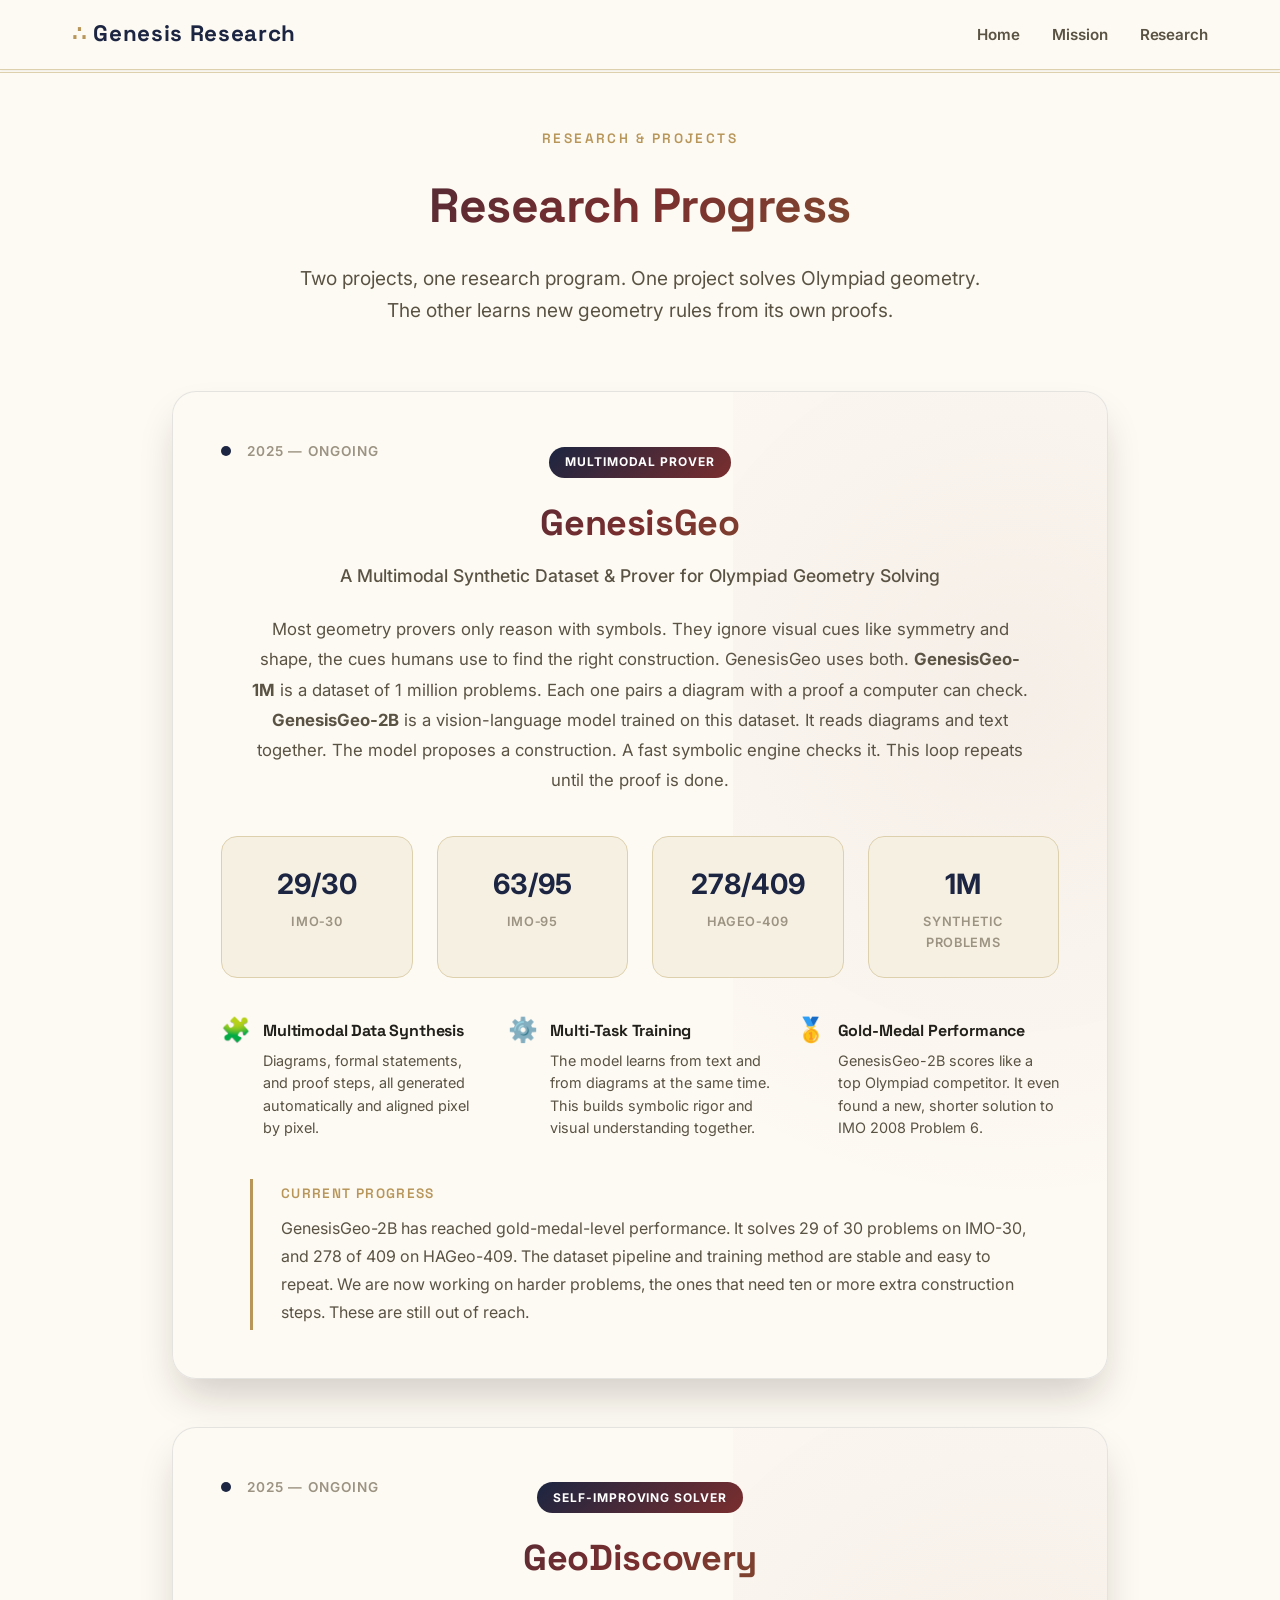
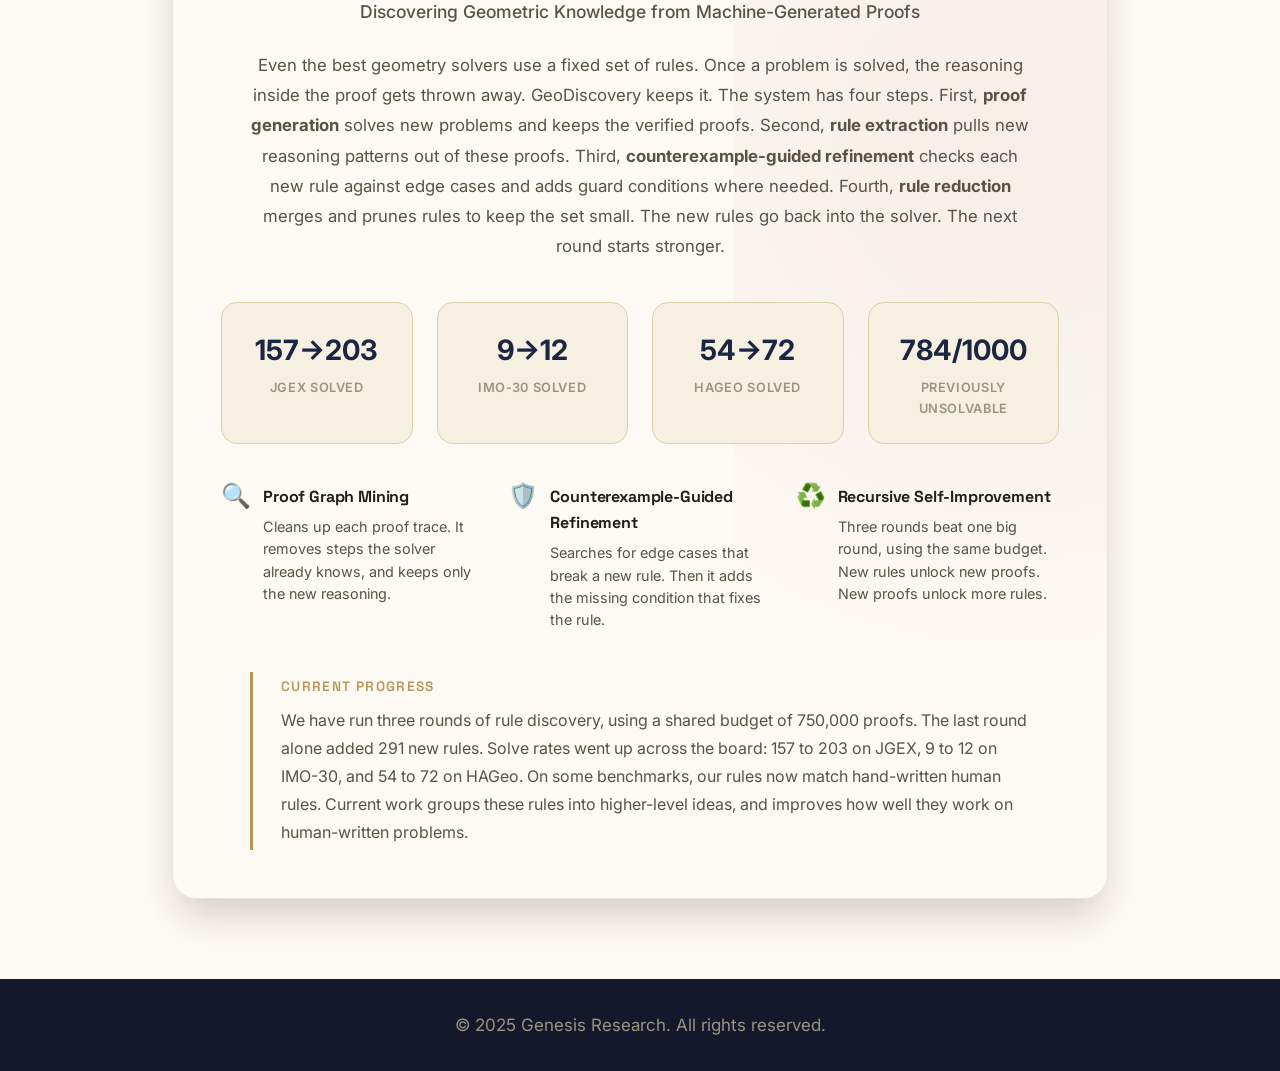
==== projects.html @ e5c0f978 "Redesign homepage and add projects page Rework the site into a startup-style homepage (Home / Missio" ====
<!DOCTYPE html>
<html lang="en">
<head>
    <meta charset="UTF-8">
    <meta name="viewport" content="width=device-width, initial-scale=1.0">
    <title>Projects — Genesis Research</title>
    <link href="https://fonts.googleapis.com/css2?family=Space+Grotesk:wght@500;600;700&family=Inter:wght@400;500;600;700&display=swap" rel="stylesheet">
    <link rel="stylesheet" href="styles.css">
</head>
<body>
    <header class="header">
        <nav class="nav">
            <div class="nav-brand">
                <a href="index.html#home" class="logo">Genesis Research</a>
            </div>
            <ul class="nav-menu">
                <li><a href="index.html#home" class="nav-link">Home</a></li>
                <li><a href="index.html#mission" class="nav-link">Mission</a></li>
                <li><a href="index.html#research" class="nav-link">Research</a></li>
            </ul>
        </nav>
    </header>

    <main>
        <section class="projects-page-hero">
            <span class="eyebrow">Research &amp; Projects</span>
            <h1>Research Progress</h1>
            <p>
                Two projects, one research program. One project solves Olympiad geometry. The other
                learns new geometry rules from its own proofs.
            </p>
        </section>

        <div class="projects-list">

            <!-- GenesisGeo -->
            <section class="project-showcase" id="genesisgeo">
                <div class="project-timeline-marker">2025 &mdash; Ongoing</div>
                <div class="project-showcase-header">
                    <div class="project-badge">Multimodal Prover</div>
                    <h3 class="project-title">GenesisGeo</h3>
                    <p class="project-subtitle">A Multimodal Synthetic Dataset &amp; Prover for Olympiad Geometry Solving</p>
                </div>

                <p class="project-description">
                    Most geometry provers only reason with symbols. They ignore visual cues like
                    symmetry and shape, the cues humans use to find the right construction. GenesisGeo
                    uses both. <strong>GenesisGeo-1M</strong> is a dataset of 1 million problems. Each
                    one pairs a diagram with a proof a computer can check.
                    <strong>GenesisGeo-2B</strong> is a vision-language model trained on this dataset.
                    It reads diagrams and text together. The model proposes a construction. A fast
                    symbolic engine checks it. This loop repeats until the proof is done.
                </p>

                <div class="project-stats">
                    <div class="project-stat">
                        <span class="stat-number">29/30</span>
                        <span class="stat-label">IMO&#8209;30</span>
                    </div>
                    <div class="project-stat">
                        <span class="stat-number">63/95</span>
                        <span class="stat-label">IMO&#8209;95</span>
                    </div>
                    <div class="project-stat">
                        <span class="stat-number">278/409</span>
                        <span class="stat-label">HAGeo&#8209;409</span>
                    </div>
                    <div class="project-stat">
                        <span class="stat-number">1M</span>
                        <span class="stat-label">Synthetic Problems</span>
                    </div>
                </div>

                <div class="project-highlights">
                    <div class="project-highlight">
                        <span class="highlight-icon">🧩</span>
                        <div>
                            <h4>Multimodal Data Synthesis</h4>
                            <p>Diagrams, formal statements, and proof steps, all generated automatically and aligned pixel by pixel.</p>
                        </div>
                    </div>
                    <div class="project-highlight">
                        <span class="highlight-icon">⚙️</span>
                        <div>
                            <h4>Multi-Task Training</h4>
                            <p>The model learns from text and from diagrams at the same time. This builds symbolic rigor and visual understanding together.</p>
                        </div>
                    </div>
                    <div class="project-highlight">
                        <span class="highlight-icon">🥇</span>
                        <div>
                            <h4>Gold-Medal Performance</h4>
                            <p>GenesisGeo-2B scores like a top Olympiad competitor. It even found a new, shorter solution to IMO 2008 Problem 6.</p>
                        </div>
                    </div>
                </div>

                <div class="progress-statement">
                    <span class="progress-label">Current Progress</span>
                    <p>GenesisGeo-2B has reached gold-medal-level performance. It solves 29 of 30
                    problems on IMO-30, and 278 of 409 on HAGeo-409. The dataset pipeline and training
                    method are stable and easy to repeat. We are now working on harder problems, the
                    ones that need ten or more extra construction steps. These are still out of reach.</p>
                </div>
            </section>

            <!-- GeoDiscovery -->
            <section class="project-showcase" id="geodiscovery">
                <div class="project-timeline-marker">2025 &mdash; Ongoing</div>
                <div class="project-showcase-header">
                    <div class="project-badge">Self-Improving Solver</div>
                    <h3 class="project-title">GeoDiscovery</h3>
                    <p class="project-subtitle">Discovering Geometric Knowledge from Machine-Generated Proofs</p>
                </div>

                <p class="project-description">
                    Even the best geometry solvers use a fixed set of rules. Once a problem is solved,
                    the reasoning inside the proof gets thrown away. GeoDiscovery keeps it. The system
                    has four steps. First, <strong>proof generation</strong> solves new problems and
                    keeps the verified proofs. Second, <strong>rule extraction</strong> pulls new
                    reasoning patterns out of these proofs. Third,
                    <strong>counterexample-guided refinement</strong> checks each new rule against edge
                    cases and adds guard conditions where needed. Fourth,
                    <strong>rule reduction</strong> merges and prunes rules to keep the set small. The
                    new rules go back into the solver. The next round starts stronger.
                </p>

                <div class="project-stats">
                    <div class="project-stat">
                        <span class="stat-number">157&rarr;203</span>
                        <span class="stat-label">JGEX Solved</span>
                    </div>
                    <div class="project-stat">
                        <span class="stat-number">9&rarr;12</span>
                        <span class="stat-label">IMO&#8209;30 Solved</span>
                    </div>
                    <div class="project-stat">
                        <span class="stat-number">54&rarr;72</span>
                        <span class="stat-label">HAGeo Solved</span>
                    </div>
                    <div class="project-stat">
                        <span class="stat-number">784/1000</span>
                        <span class="stat-label">Previously Unsolvable</span>
                    </div>
                </div>

                <div class="project-highlights">
                    <div class="project-highlight">
                        <span class="highlight-icon">🔍</span>
                        <div>
                            <h4>Proof Graph Mining</h4>
                            <p>Cleans up each proof trace. It removes steps the solver already knows, and keeps only the new reasoning.</p>
                        </div>
                    </div>
                    <div class="project-highlight">
                        <span class="highlight-icon">🛡️</span>
                        <div>
                            <h4>Counterexample-Guided Refinement</h4>
                            <p>Searches for edge cases that break a new rule. Then it adds the missing condition that fixes the rule.</p>
                        </div>
                    </div>
                    <div class="project-highlight">
                        <span class="highlight-icon">♻️</span>
                        <div>
                            <h4>Recursive Self-Improvement</h4>
                            <p>Three rounds beat one big round, using the same budget. New rules unlock new proofs. New proofs unlock more rules.</p>
                        </div>
                    </div>
                </div>

                <div class="progress-statement">
                    <span class="progress-label">Current Progress</span>
                    <p>We have run three rounds of rule discovery, using a shared budget of 750,000
                    proofs. The last round alone added 291 new rules. Solve rates went up across the
                    board: 157 to 203 on JGEX, 9 to 12 on IMO-30, and 54 to 72 on HAGeo. On some
                    benchmarks, our rules now match hand-written human rules. Current work groups these
                    rules into higher-level ideas, and improves how well they work on human-written
                    problems.</p>
                </div>
            </section>

        </div>
    </main>

    <footer class="footer">
        <div class="container">
            <p>&copy; 2025 Genesis Research. All rights reserved.</p>
        </div>
    </footer>

    <script src="script.js"></script>
</body>
</html>
---- styles.css ----
/* Reset and Base Styles */
* {
    margin: 0;
    padding: 0;
    box-sizing: border-box;
}

:root {
    /* Mathematician's study: ink, parchment, gold leaf, and a touch of burgundy */
    --primary-color: #1c2541;
    --primary-dark: #10182c;
    --secondary-color: #7a2e2e;
    --accent-color: #b8965a;
    --text-primary: #22201a;
    --text-secondary: #5a5344;
    --text-muted: #9c9382;
    --bg-primary: #fdfaf3;
    --bg-secondary: #f6f0e2;
    --bg-tertiary: #efe6d2;
    --bg-dark: #14182a;
    --border-color: #ddd0ad;
    --math-blue: #1c2541;
    --math-purple: #7a2e2e;
    --ai-green: #8a7433;
    --gold: #b8965a;
    --shadow-sm: 0 1px 2px 0 rgb(28 20 10 / 0.06);
    --shadow-md: 0 4px 10px -2px rgb(28 20 10 / 0.12);
    --shadow-lg: 0 12px 24px -6px rgb(28 20 10 / 0.16);
    --shadow-xl: 0 22px 40px -8px rgb(28 20 10 / 0.2);
}

html {
    scroll-behavior: smooth;
}

body {
    font-family: 'Inter', -apple-system, BlinkMacSystemFont, 'Segoe UI', Roboto, sans-serif;
    font-size: 1.0625rem;
    line-height: 1.65;
    color: var(--text-primary);
    background-color: var(--bg-primary);
    overflow-x: hidden;
    position: relative;
}

h1, h2, h3, h4, h5, h6,
.logo, .hero-title, .section-title, .history-title,
.project-title, .paradigm-content h3, .stage-content h3,
.revolution-card h3, .research-card h3, .projects-page-hero h1,
.tab-content h3, .paradigm-card h3, .stage-content h3,
.project-mini-card h3, .phase-header h3 {
    font-family: 'Space Grotesk', 'Inter', sans-serif;
    font-weight: 700;
    letter-spacing: -0.01em;
}

.eyebrow {
    display: block;
    font-family: 'Space Grotesk', sans-serif;
    font-size: 0.85rem;
    font-weight: 600;
    text-transform: uppercase;
    letter-spacing: 0.18em;
    color: var(--gold);
    margin-bottom: 1rem;
    text-align: center;
}

#home .eyebrow {
    text-align: left;
}

.section-intro {
    text-align: center;
    font-size: 1.15rem;
    line-height: 1.75;
    color: var(--text-secondary);
    margin-bottom: 3rem;
    max-width: 760px;
    margin-left: auto;
    margin-right: auto;
}

/* Header and Navigation */
.header {
    position: fixed;
    top: 0;
    left: 0;
    right: 0;
    background: rgba(253, 250, 243, 0.96);
    backdrop-filter: blur(10px);
    border-bottom: 1px solid var(--border-color);
    box-shadow: var(--shadow-sm);
    z-index: 1000;
    transition: all 0.3s ease;
}

.header::after {
    content: '';
    position: absolute;
    left: 0;
    right: 0;
    bottom: -4px;
    height: 1px;
    background: var(--border-color);
}

.nav {
    display: flex;
    justify-content: space-between;
    align-items: center;
    padding: 1rem 2rem;
    max-width: 1200px;
    margin: 0 auto;
}

.logo {
    font-size: 1.4rem;
    font-weight: 700;
    color: var(--primary-color);
    text-decoration: none;
    letter-spacing: 0.03em;
}

.logo::before {
    content: '∴ ';
    color: var(--gold);
}

.nav-menu {
    display: flex;
    list-style: none;
    gap: 2rem;
}

.nav-link {
    text-decoration: none;
    color: var(--text-secondary);
    font-weight: 600;
    font-size: 0.95rem;
    letter-spacing: -0.005em;
    transition: color 0.3s ease;
    position: relative;
}

.nav-link:hover {
    color: var(--secondary-color);
}

.nav-link::after {
    content: '';
    position: absolute;
    bottom: -4px;
    left: 0;
    width: 0;
    height: 1px;
    background: var(--gold);
    transition: width 0.3s ease;
}

.nav-link:hover::after {
    width: 100%;
}

/* Hero Section */
main {
    background: var(--bg-primary);
}

.hero {
    padding: 4rem 2rem 3rem;
    display: flex;
    align-items: center;
    position: relative;
    overflow: hidden;
}

#home.hero {
    min-height: 88vh;
}

.mission-section,
.research-section {
    background: var(--bg-secondary);
}

/* Mission Section */
.mission-statement {
    font-size: 1.3rem;
    line-height: 1.7;
    color: var(--text-primary);
    max-width: 760px;
    margin: 0 auto 3.5rem;
    text-align: center;
}

.mission-statement em {
    font-style: normal;
    color: var(--gold);
    font-weight: 600;
}

.mission-principles {
    display: grid;
    grid-template-columns: repeat(3, 1fr);
    gap: 2rem;
    max-width: 1000px;
    margin: 0 auto;
}

.mission-principle {
    padding: 0.5rem;
}

.principle-index {
    display: block;
    font-family: 'Space Grotesk', sans-serif;
    font-size: 0.9rem;
    font-weight: 700;
    color: var(--gold);
    margin-bottom: 0.75rem;
    letter-spacing: 0.05em;
}

.mission-principle h3 {
    font-size: 1.2rem;
    margin-bottom: 0.6rem;
    color: var(--text-primary);
}

.mission-principle p {
    font-size: 0.95rem;
    line-height: 1.65;
    color: var(--text-secondary);
}

@media (max-width: 768px) {
    .mission-principles {
        grid-template-columns: 1fr;
        gap: 2.5rem;
    }

    .mission-statement {
        font-size: 1.1rem;
    }
}

.hero-content {
    max-width: 1200px;
    margin: 0 auto;
    position: relative;
    z-index: 1;
    text-align: center;
}

/* Home section specific layout - two columns */
#home .hero-content {
    display: grid;
    grid-template-columns: 1fr 1fr;
    gap: 4rem;
    align-items: center;
    text-align: left;
}

/* History content specific layout */
.history-content {
    display: block;
    text-align: center;
    max-width: 1000px;
    margin: 0 auto;
}

.history-text {
    margin-bottom: 0;
}

.hero-title {
    font-size: 3.4rem;
    font-weight: 700;
    line-height: 1.12;
    letter-spacing: -0.02em;
    margin-bottom: 1.5rem;
    color: var(--primary-color);
}

.hero-description {
    font-size: 1.2rem;
    color: var(--text-secondary);
    margin-bottom: 2rem;
    line-height: 1.7;
    max-width: 520px;
}

.hero-buttons {
    display: flex;
    gap: 1rem;
    flex-wrap: wrap;
}

/* Mathematical Animation */
.mathematical-animation {
    position: relative;
    height: 500px;
    display: flex;
    align-items: center;
    justify-content: center;
}

.geometry-container {
    position: absolute;
    width: 100%;
    height: 100%;
    display: flex;
    align-items: center;
    justify-content: center;
}

.geometry-svg {
    width: 100%;
    height: 100%;
    max-width: 600px;
    max-height: 400px;
    overflow: visible;
}

/* Game of Life Styling */
.life-game-wrapper {
    display: flex;
    flex-direction: column;
    align-items: center;
    gap: 1rem;
    padding: 1rem;
    background: var(--bg-primary);
    border-radius: 12px;
    box-shadow: var(--shadow-md);
    border: 1px solid var(--border-color);
}


#life-canvas {
    border: 2px solid var(--border-color);
    border-radius: 8px;
    cursor: crosshair;
    transition: border-color 0.3s ease;
    background: var(--bg-secondary);
}

#life-canvas:hover {
    border-color: var(--primary-color);
}

.life-game-caption {
    font-size: 0.8rem;
    color: var(--text-muted);
    text-align: center;
    max-width: 420px;
}

/* Game of Life Animations */
@keyframes cell-birth {
    0% {
        transform: scale(0);
        opacity: 0;
    }
    50% {
        transform: scale(1.2);
    }
    100% {
        transform: scale(1);
        opacity: 1;
    }
}

@keyframes cell-death {
    0% {
        transform: scale(1);
        opacity: 1;
    }
    100% {
        transform: scale(0);
        opacity: 0;
    }
}


/* Game of Life Interactive Features */
.life-game-wrapper:hover {
    transform: translateY(-2px);
    box-shadow: var(--shadow-lg);
}


/* Buttons */
.btn {
    display: inline-flex;
    align-items: center;
    padding: 0.75rem 1.75rem;
    border: none;
    border-radius: 2px;
    text-decoration: none;
    font-weight: 600;
    font-size: 0.85rem;
    text-transform: uppercase;
    letter-spacing: 0.1em;
    cursor: pointer;
    transition: all 0.3s ease;
}

.btn-primary {
    background: var(--primary-color);
    color: var(--bg-primary);
    box-shadow: var(--shadow-md);
    position: relative;
    overflow: hidden;
    border: 1px solid var(--primary-color);
}

.btn-primary::before {
    content: '';
    position: absolute;
    top: 0;
    left: -100%;
    width: 100%;
    height: 100%;
    background: linear-gradient(90deg, transparent, rgba(253, 250, 243, 0.2), transparent);
    transition: left 0.5s;
}

.btn-primary:hover::before {
    left: 100%;
}

.btn-primary:hover {
    background: var(--primary-dark);
    transform: translateY(-2px);
    box-shadow: var(--shadow-lg);
}

.btn-secondary {
    background: rgba(253, 250, 243, 0.8);
    color: var(--primary-color);
    border: 2px solid var(--primary-color);
    backdrop-filter: blur(10px);
}

.btn-secondary:hover {
    background: var(--primary-color);
    color: white;
    transform: translateY(-2px);
}

.btn-small {
    padding: 0.5rem 1rem;
    font-size: 0.875rem;
}

/* Container */
.container {
    max-width: 1200px;
    margin: 0 auto;
    padding: 0 2rem;
}

/* Section Styles */
section {
    padding: 3rem 0;
}

.section-title {
    font-size: 2.5rem;
    font-weight: 700;
    letter-spacing: -0.015em;
    text-align: center;
    margin-bottom: 1.25rem;
    color: var(--text-primary);
}

.research-title-outside {
    background: var(--bg-primary);
    padding: 2rem 0;
    margin: 0;
    position: relative;
    z-index: 10;
}

/* Revolution Cards for History */
.revolution-cards {
    display: grid;
    grid-template-columns: 1fr 1fr;
    gap: 2rem;
    margin-top: 3rem;
}

.revolution-card {
    background: var(--bg-primary);
    padding: 2rem;
    border-radius: 16px;
    box-shadow: var(--shadow-xl);
    border: 1px solid rgba(28, 37, 65, 0.1);
    transition: transform 0.3s ease;
}

.revolution-card:hover {
    transform: translateY(-4px);
    box-shadow: var(--shadow-xl);
}

.revolution-card h3 {
    font-size: 1.25rem;
    font-weight: 700;
    color: var(--text-primary);
    margin-bottom: 1rem;
}

.revolution-card p {
    color: var(--text-secondary);
    line-height: 1.7;
}

/* Paradigms Section */
.paradigms-content {
    max-width: 1000px;
    margin: 0 auto;
}

.paradigms-intro {
    text-align: center;
    font-size: 1.125rem;
    line-height: 1.8;
    color: var(--text-secondary);
    margin-bottom: 3rem;
    max-width: 800px;
    margin-left: auto;
    margin-right: auto;
}

.paradigm-tabs {
    display: grid;
    grid-template-columns: repeat(auto-fit, minmax(250px, 1fr));
    gap: 1rem;
    margin-bottom: 3rem;
}

.paradigm-tab {
    display: flex;
    align-items: center;
    gap: 1rem;
    padding: 1.5rem;
    background: rgba(253, 250, 243, 0.8);
    border: 2px solid transparent;
    border-radius: 16px;
    cursor: pointer;
    transition: all 0.3s ease;
    box-shadow: var(--shadow-md);
    backdrop-filter: blur(10px);
}

.paradigm-tab:hover {
    transform: translateY(-2px);
    box-shadow: var(--shadow-lg);
    border-color: rgba(28, 37, 65, 0.2);
}

.paradigm-tab.active {
    background: var(--primary-color);
    color: white;
    border-color: var(--primary-color);
    transform: translateY(-4px);
}

.paradigm-tab.active:nth-child(2) {
    background: var(--secondary-color);
    border-color: var(--secondary-color);
}

.paradigm-tab.active:nth-child(3) {
    background: var(--accent-color);
    border-color: var(--accent-color);
}

.paradigm-icon {
    font-size: 2rem;
    flex-shrink: 0;
}

.paradigm-label h3 {
    font-size: 1.125rem;
    font-weight: 700;
    margin: 0 0 0.25rem 0;
}

.paradigm-label p {
    font-size: 0.875rem;
    opacity: 0.8;
    margin: 0;
}

.paradigm-content {
    background: var(--bg-primary);
    padding: 3rem;
    border-radius: 20px;
    box-shadow: var(--shadow-xl);
    border: 1px solid rgba(28, 37, 65, 0.1);
    min-height: 200px;
    transition: opacity 0.3s ease;
}

.paradigm-content h3 {
    font-size: 1.75rem;
    font-weight: 700;
    color: var(--text-primary);
    margin-bottom: 1.5rem;
    display: flex;
    align-items: center;
    gap: 1rem;
}

.paradigm-content p {
    font-size: 1.125rem;
    line-height: 1.7;
    color: var(--text-secondary);
}

/* Future Section */
.future-intro {
    text-align: center;
    font-size: 1.125rem;
    line-height: 1.8;
    color: var(--text-secondary);
    margin-bottom: 4rem;
    max-width: 800px;
    margin-left: auto;
    margin-right: auto;
}

.future-roadmap {
    position: relative;
    max-width: 900px;
    margin: 0 auto;
}

.roadmap-line {
    position: absolute;
    top: 50%;
    left: 0;
    right: 0;
    height: 3px;
    background: linear-gradient(90deg, var(--primary-color), var(--secondary-color), var(--accent-color));
    transform: translateY(-50%);
    border-radius: 2px;
    opacity: 0.3;
}

.roadmap-stages {
    display: flex;
    justify-content: space-between;
    align-items: flex-start;
    position: relative;
    z-index: 2;
}

.roadmap-stage {
    flex: 1;
    display: flex;
    flex-direction: column;
    align-items: center;
    text-align: center;
    max-width: 280px;
}

.stage-marker {
    width: 60px;
    height: 60px;
    background: var(--primary-color);
    color: white;
    border-radius: 50%;
    display: flex;
    align-items: center;
    justify-content: center;
    font-size: 1.5rem;
    font-weight: 700;
    margin-bottom: 1.5rem;
    box-shadow: var(--shadow-lg);
}

.roadmap-stage:nth-child(2) .stage-marker {
    background: var(--secondary-color);
}

.roadmap-stage:nth-child(3) .stage-marker {
    background: var(--accent-color);
}

.stage-content h3 {
    font-size: 1.25rem;
    font-weight: 700;
    color: var(--text-primary);
    margin-bottom: 1rem;
}

.stage-content p {
    color: var(--text-secondary);
    line-height: 1.6;
    font-size: 0.95rem;
}

/* Projects Section */
.projects-intro {
    text-align: center;
    font-size: 1.125rem;
    line-height: 1.8;
    color: var(--text-secondary);
    margin-bottom: 3rem;
    max-width: 800px;
    margin-left: auto;
    margin-right: auto;
}

.project-showcase {
    max-width: 1000px;
    margin: 0 auto;
    background: rgba(253, 250, 243, 0.9);
    border-radius: 24px;
    padding: 3rem;
    box-shadow: var(--shadow-xl);
    border: 1px solid rgba(28, 37, 65, 0.1);
    backdrop-filter: blur(10px);
    position: relative;
    overflow: hidden;
    scroll-margin-top: 100px;
}

.project-showcase::before {
    content: '';
    position: absolute;
    top: -40%;
    right: -20%;
    width: 60%;
    height: 140%;
    background: radial-gradient(circle, rgba(122, 46, 46, 0.06) 0%, transparent 70%);
    pointer-events: none;
}

.project-showcase-header {
    text-align: center;
    margin-bottom: 1.5rem;
    position: relative;
    z-index: 1;
}

.project-badge {
    display: inline-block;
    padding: 0.35rem 1rem;
    background: linear-gradient(135deg, var(--math-blue), var(--math-purple));
    color: white;
    font-size: 0.75rem;
    font-weight: 700;
    text-transform: uppercase;
    letter-spacing: 0.08em;
    border-radius: 999px;
    margin-bottom: 1rem;
}

.project-title {
    font-size: 2.25rem;
    font-weight: 700;
    background: linear-gradient(135deg, var(--math-blue) 0%, var(--math-purple) 50%, var(--ai-green) 100%);
    -webkit-background-clip: text;
    -webkit-text-fill-color: transparent;
    background-clip: text;
    margin-bottom: 0.5rem;
}

.project-subtitle {
    font-size: 1.1rem;
    color: var(--text-secondary);
    font-weight: 500;
}

.project-description {
    font-size: 1.05rem;
    line-height: 1.8;
    color: var(--text-secondary);
    max-width: 780px;
    margin: 0 auto 2.5rem;
    text-align: center;
    position: relative;
    z-index: 1;
}

.project-stats {
    display: grid;
    grid-template-columns: repeat(4, 1fr);
    gap: 1.5rem;
    margin-bottom: 2.5rem;
    position: relative;
    z-index: 1;
}

.project-stat {
    text-align: center;
    padding: 1.5rem 1rem;
    background: var(--bg-secondary);
    border-radius: 16px;
    border: 1px solid var(--border-color);
    transition: transform 0.3s ease, box-shadow 0.3s ease;
}

.project-stat:hover {
    transform: translateY(-4px);
    box-shadow: var(--shadow-lg);
}

.stat-number {
    display: block;
    font-size: 1.75rem;
    font-weight: 700;
    color: var(--math-blue);
    margin-bottom: 0.25rem;
}

.stat-label {
    display: block;
    font-size: 0.8rem;
    color: var(--text-muted);
    text-transform: uppercase;
    letter-spacing: 0.05em;
    font-weight: 600;
}

.project-highlights {
    display: grid;
    grid-template-columns: repeat(3, 1fr);
    gap: 1.5rem;
    margin-bottom: 2.5rem;
    position: relative;
    z-index: 1;
}

.project-highlight {
    display: flex;
    gap: 0.75rem;
    align-items: flex-start;
}

.highlight-icon {
    font-size: 1.5rem;
    flex-shrink: 0;
    line-height: 1;
}

.project-highlight h4 {
    font-size: 1rem;
    font-weight: 700;
    color: var(--text-primary);
    margin-bottom: 0.35rem;
}

.project-highlight p {
    font-size: 0.9rem;
    color: var(--text-secondary);
    line-height: 1.55;
}

.project-links {
    display: flex;
    justify-content: center;
    gap: 1rem;
    flex-wrap: wrap;
    position: relative;
    z-index: 1;
}

.progress-statement {
    position: relative;
    z-index: 1;
    border-left: 3px solid var(--gold);
    padding: 0.25rem 0 0.25rem 1.75rem;
    max-width: 780px;
    margin: 0 auto;
}

.progress-label {
    display: block;
    font-family: 'Space Grotesk', sans-serif;
    font-weight: 600;
    font-size: 0.85rem;
    text-transform: uppercase;
    letter-spacing: 0.1em;
    color: var(--gold);
    margin-bottom: 0.5rem;
}

.progress-statement p {
    font-size: 1rem;
    line-height: 1.75;
    color: var(--text-secondary);
}

@media (max-width: 768px) {
    .project-showcase {
        padding: 2rem 1.5rem;
    }

    .project-stats {
        grid-template-columns: repeat(2, 1fr);
    }

    .project-highlights {
        grid-template-columns: 1fr;
    }

    .project-title {
        font-size: 1.75rem;
    }
}

/* Projects Teaser (Homepage) */
.project-teaser-grid {
    display: grid;
    grid-template-columns: repeat(2, 1fr);
    gap: 2rem;
    max-width: 900px;
    margin: 0 auto 2.5rem;
}

.project-teaser-card {
    background: rgba(253, 250, 243, 0.85);
    border-radius: 20px;
    padding: 2rem;
    box-shadow: var(--shadow-lg);
    border: 1px solid rgba(28, 37, 65, 0.1);
    backdrop-filter: blur(10px);
    transition: transform 0.3s ease, box-shadow 0.3s ease;
}

.project-teaser-card:hover {
    transform: translateY(-6px);
    box-shadow: var(--shadow-xl);
}

.project-teaser-card h3 {
    font-size: 1.5rem;
    font-weight: 700;
    color: var(--text-primary);
    margin: 0.75rem 0;
}

.project-teaser-card p {
    color: var(--text-secondary);
    line-height: 1.65;
    font-size: 0.95rem;
}

@media (max-width: 768px) {
    .project-teaser-grid {
        grid-template-columns: 1fr;
    }
}

/* Projects Page */
.projects-page-hero {
    padding: 8rem 2rem 3rem;
    text-align: center;
}

.projects-page-hero h1 {
    font-size: 3rem;
    font-weight: 700;
    background: linear-gradient(135deg, var(--math-blue) 0%, var(--math-purple) 50%, var(--ai-green) 100%);
    -webkit-background-clip: text;
    -webkit-text-fill-color: transparent;
    background-clip: text;
    margin-bottom: 1rem;
}

.projects-page-hero p {
    font-size: 1.2rem;
    color: var(--text-secondary);
    max-width: 700px;
    margin: 0 auto;
    line-height: 1.7;
}

.projects-list {
    display: flex;
    flex-direction: column;
    gap: 3rem;
    padding: 1rem 2rem 5rem;
    max-width: 1000px;
    margin: 0 auto;
}

.project-timeline-marker {
    display: flex;
    align-items: center;
    gap: 1rem;
    margin-bottom: -1rem;
    color: var(--text-muted);
    font-size: 0.85rem;
    font-weight: 600;
    text-transform: uppercase;
    letter-spacing: 0.08em;
}

.project-timeline-marker::before {
    content: '';
    width: 10px;
    height: 10px;
    border-radius: 50%;
    background: var(--primary-color);
    flex-shrink: 0;
}

/* Research Section */
.research {
    position: relative;
}

.research-grid {
    display: grid;
    grid-template-columns: repeat(auto-fit, minmax(280px, 1fr));
    gap: 2rem;
}

.research-card {
    background: rgba(253, 250, 243, 0.8);
    padding: 2rem;
    border-radius: 16px;
    box-shadow: var(--shadow-md);
    transition: all 0.3s ease;
    border: 1px solid rgba(229, 231, 235, 0.5);
    position: relative;
    overflow: hidden;
    backdrop-filter: blur(10px);
}

.research-card::before {
    content: '';
    position: absolute;
    top: 0;
    left: 0;
    right: 0;
    bottom: 0;
    background: linear-gradient(135deg, rgba(28, 37, 65, 0.03) 0%, rgba(122, 46, 46, 0.03) 100%);
    opacity: 0;
    transition: opacity 0.3s ease;
}

.research-card:hover::before {
    opacity: 1;
}

.research-card:hover {
    transform: translateY(-8px);
    box-shadow: var(--shadow-xl);
    border-color: var(--primary-color);
}

.card-icon {
    font-size: 3rem;
    margin-bottom: 1rem;
}

.research-card h3 {
    font-size: 1.5rem;
    font-weight: 600;
    margin-bottom: 1rem;
    color: var(--text-primary);
}

.research-card p {
    color: var(--text-secondary);
    line-height: 1.6;
}

.research-card-featured {
    display: block;
    text-decoration: none;
    color: inherit;
}

.research-card-tag {
    display: inline-block;
    font-size: 0.7rem;
    font-weight: 700;
    text-transform: uppercase;
    letter-spacing: 0.08em;
    color: var(--gold);
    margin-bottom: 0.5rem;
}

.research-card-stats {
    display: flex;
    gap: 1.5rem;
    font-size: 0.85rem;
    color: var(--text-muted);
    border-top: 1px solid var(--border-color);
    margin-top: 1.5rem;
    padding-top: 1rem;
    position: relative;
    z-index: 1;
}

.research-card-stats strong {
    color: var(--primary-color);
    font-family: 'Space Grotesk', sans-serif;
}

.research-card-link {
    display: inline-flex;
    align-items: center;
    gap: 0.35rem;
    margin-top: 1rem;
    font-size: 0.9rem;
    font-weight: 600;
    color: var(--primary-color);
    transition: transform 0.25s ease, color 0.25s ease;
    position: relative;
    z-index: 1;
}

.research-card-featured:hover .research-card-link {
    transform: translateX(4px);
    color: var(--gold);
}

/* Publications Section */
.publications-list {
    space-y: 2rem;
}

.publication-item {
    background: var(--bg-primary);
    padding: 2rem;
    border-radius: 12px;
    box-shadow: var(--shadow-sm);
    border: 1px solid var(--border-color);
    margin-bottom: 2rem;
    display: flex;
    justify-content: space-between;
    align-items: flex-start;
    gap: 2rem;
}

.publication-content {
    flex: 1;
}

.publication-title {
    font-size: 1.25rem;
    font-weight: 600;
    color: var(--text-primary);
    margin-bottom: 0.5rem;
}

.publication-authors {
    color: var(--text-secondary);
    font-weight: 500;
    margin-bottom: 0.25rem;
}

.publication-venue {
    color: var(--primary-color);
    font-weight: 500;
    margin-bottom: 1rem;
}

.publication-abstract {
    color: var(--text-secondary);
    line-height: 1.6;
}

.publication-links {
    display: flex;
    gap: 0.5rem;
    flex-shrink: 0;
}

/* Demos Section */
.demos {
    background: var(--bg-secondary);
}

.demos-grid {
    display: grid;
    grid-template-columns: repeat(auto-fit, minmax(350px, 1fr));
    gap: 2rem;
}

.demo-card {
    background: var(--bg-primary);
    padding: 2rem;
    border-radius: 12px;
    box-shadow: var(--shadow-md);
    border: 1px solid var(--border-color);
    text-align: center;
}

.demo-card h3 {
    font-size: 1.5rem;
    font-weight: 600;
    margin-bottom: 1rem;
    color: var(--text-primary);
}

.demo-card p {
    color: var(--text-secondary);
    margin-bottom: 1.5rem;
}

.demo-preview {
    background: var(--bg-dark);
    border-radius: 8px;
    padding: 1.5rem;
    margin-bottom: 2rem;
    min-height: 120px;
    display: flex;
    align-items: center;
    justify-content: center;
}

.code-block {
    display: flex;
    flex-direction: column;
    gap: 0.5rem;
    font-family: 'Monaco', 'Menlo', monospace;
    font-size: 0.875rem;
}

.code-line {
    color: #8a7433;
    text-align: left;
}

.equation-solver {
    display: flex;
    align-items: center;
    gap: 1rem;
    color: white;
    font-size: 1.1rem;
}

.solver-input {
    color: #b8965a;
}

.solver-arrow {
    color: #8a7433;
    font-size: 1.5rem;
}

.solver-output {
    color: #7a2e2e;
}

.pattern-display {
    display: flex;
    flex-direction: column;
    gap: 1rem;
    color: white;
}

.sequence {
    color: #b8965a;
    font-family: monospace;
    font-size: 1.1rem;
}

.pattern-result {
    color: #8a7433;
    font-weight: 600;
}

/* Contact Section */
.contact {
    background: var(--bg-primary);
    position: relative;
}

.contact-content {
    display: grid;
    grid-template-columns: 1fr 1fr;
    gap: 4rem;
    align-items: start;
}

.contact-info h3 {
    font-size: 1.5rem;
    font-weight: 600;
    margin-bottom: 1rem;
    color: var(--text-primary);
}

.contact-info p {
    color: var(--text-secondary);
    line-height: 1.6;
    margin-bottom: 1rem;
}

.contact-details {
    margin-top: 2rem;
}

.contact-form {
    display: flex;
    flex-direction: column;
    gap: 1rem;
}

.form-group input,
.form-group textarea {
    width: 100%;
    padding: 1rem;
    border: 1px solid var(--border-color);
    border-radius: 8px;
    font-size: 1rem;
    transition: border-color 0.3s ease;
    font-family: inherit;
    background: var(--bg-primary);
    color: var(--text-primary);
}

.form-group input:focus,
.form-group textarea:focus {
    outline: none;
    border-color: var(--primary-color);
    box-shadow: 0 0 0 3px rgba(28, 37, 65, 0.1);
}

/* Footer */
.footer {
    background: var(--bg-dark);
    color: var(--text-muted);
    text-align: center;
    padding: 2rem 0;
}

/* Responsive Design */
@media (max-width: 768px) {
    .nav {
        flex-direction: column;
        gap: 1rem;
        padding: 1rem;
    }
    
    .nav-menu {
        gap: 1rem;
    }
    
    .hero {
        padding: 6rem 1rem 4rem;
        text-align: center;
    }
    
    .hero-content {
        grid-template-columns: 1fr;
        gap: 3rem;
    }
    
    .hero-title {
        font-size: 2.5rem;
        min-height: 2.75rem;
    }
    
    .mathematical-animation {
        height: 300px;
    }
    
    .floating-equation {
        font-size: 0.9rem;
    }
    
    .research-grid {
        grid-template-columns: 1fr;
    }
    
    .demos-grid {
        grid-template-columns: 1fr;
    }
    
    .publication-item {
        flex-direction: column;
        gap: 1rem;
    }
    
    .contact-content {
        grid-template-columns: 1fr;
        gap: 2rem;
    }
    
    .container {
        padding: 0 1rem;
    }
}

@media (max-width: 480px) {
    .hero-title {
        font-size: 2rem;
        min-height: 2.2rem;
    }
    
    .section-title {
        font-size: 2rem;
    }
    
    .hero-buttons {
        justify-content: center;
    }
}

/* History Section */
.history {
    position: relative;
}


.history-title {
    font-size: 2.5rem;
    font-weight: 700;
    font-style: italic;
    color: var(--text-primary);
    margin-bottom: 2rem;
    text-align: center;
    position: relative;
    padding-bottom: 1.25rem;
}

.history-title::before {
    display: block;
    font-family: 'EB Garamond', serif;
    font-style: normal;
    font-size: 0.8rem;
    letter-spacing: 0.25em;
    text-transform: uppercase;
    color: var(--gold);
    margin-bottom: 0.75rem;
}

.history-title::after {
    content: '';
    position: absolute;
    bottom: 0;
    left: 50%;
    transform: translateX(-50%);
    width: 60px;
    height: 1px;
    background: var(--gold);
}

.history-intro {
    font-size: 1.125rem;
    line-height: 1.8;
    color: var(--text-secondary);
    margin-bottom: 2rem;
}

.discovery-highlight {
    background: var(--bg-primary);
    padding: 2rem;
    border-radius: 16px;
    box-shadow: var(--shadow-md);
    border-left: 4px solid var(--primary-color);
}

.discovery-highlight h3 {
    font-size: 1.5rem;
    color: var(--text-primary);
    margin-bottom: 1rem;
    font-weight: 600;
}

.discovery-highlight p {
    margin-bottom: 1.5rem;
    color: var(--text-secondary);
}

.btn-outline {
    background: transparent;
    color: var(--primary-color);
    border: 2px solid var(--primary-color);
    padding: 0.75rem 1.5rem;
    border-radius: 8px;
    text-decoration: none;
    font-weight: 500;
    transition: all 0.3s ease;
    display: inline-block;
}

.btn-outline:hover {
    background: var(--primary-color);
    color: white;
    transform: translateY(-2px);
    box-shadow: var(--shadow-lg);
}

.history-timeline {
    list-style: none;
    padding-left: 1.5rem;
    margin-bottom: 2rem;
    position: relative;
}

.history-timeline::before {
    content: '';
    position: absolute;
    left: 0;
    top: 0.5rem;
    bottom: 0;
    width: 2px;
    background: var(--primary-color);
}

.history-timeline li {
    position: relative;
    padding-left: 2rem;
    margin-bottom: 1rem;
    color: var(--text-secondary);
    line-height: 1.6;
}

.history-timeline li::before {
    content: '';
    position: absolute;
    left: -0.5rem;
    top: 0.5rem;
    width: 10px;
    height: 10px;
    background: var(--primary-color);
    border-radius: 50%;
    border: 3px solid var(--bg-primary);
}


/* Future Section */
.future {
    position: relative;
}

.future-content {
    position: relative;
    z-index: 1;
    max-width: 1000px;
    margin: 0 auto;
}

.research-description {
    text-align: center;
    margin-bottom: 4rem;
}

.research-description p {
    font-size: 1.125rem;
    line-height: 1.8;
    color: var(--text-secondary);
}

/* Master Plan Section */
.master-plan-content {
    max-width: 1200px;
    margin: 0 auto;
}

.research-description {
    text-align: center;
    margin-bottom: 4rem;
}

.research-description p {
    font-size: 1.125rem;
    line-height: 1.8;
    color: var(--text-secondary);
}

.tab-container {
    background: rgba(253, 250, 243, 0.95);
    border-radius: 20px;
    box-shadow: var(--shadow-xl);
    overflow: hidden;
    border: 1px solid rgba(28, 37, 65, 0.1);
    backdrop-filter: blur(10px);
}

.tab-navigation {
    display: flex;
    background: rgba(248, 250, 252, 0.8);
    border-bottom: 1px solid rgba(28, 37, 65, 0.1);
    backdrop-filter: blur(5px);
}

.tab-button {
    flex: 1;
    display: flex;
    align-items: center;
    gap: 1rem;
    padding: 2rem;
    background: transparent;
    border: none;
    cursor: pointer;
    transition: all 0.3s ease;
    position: relative;
    border-bottom: 3px solid transparent;
}

.tab-button:hover {
    background: rgba(28, 37, 65, 0.05);
}

.tab-button.active {
    background: rgba(253, 250, 243, 0.9);
    border-bottom-color: var(--primary-color);
    backdrop-filter: blur(5px);
}

.tab-button.active:nth-child(2) {
    border-bottom-color: var(--secondary-color);
}

.tab-button.active:nth-child(3) {
    border-bottom-color: var(--accent-color);
}

.tab-icon {
    font-size: 2rem;
    flex-shrink: 0;
}

.tab-content h3 {
    font-size: 1.25rem;
    font-weight: 700;
    color: var(--text-primary);
    margin: 0 0 0.25rem 0;
    text-align: left;
}

.tab-content p {
    font-size: 0.95rem;
    color: var(--text-secondary);
    margin: 0;
    text-align: left;
}

.tab-panels {
    position: relative;
}

.tab-panel {
    display: none;
    padding: 3rem;
    animation: fadeIn 0.3s ease;
}

.tab-panel.active {
    display: block;
    background: transparent;
}

@keyframes fadeIn {
    from { opacity: 0; transform: translateY(10px); }
    to { opacity: 1; transform: translateY(0); }
}

/* Paradigms grid (inside Program tabs) */
.paradigm-grid {
    display: grid;
    grid-template-columns: repeat(3, 1fr);
    gap: 1.5rem;
}

.paradigm-card {
    background: var(--bg-primary);
    padding: 2rem;
    border-radius: 12px;
    border: 1px solid var(--border-color);
    transition: transform 0.25s ease, box-shadow 0.25s ease;
}

.paradigm-card:hover {
    transform: translateY(-4px);
    box-shadow: var(--shadow-lg);
}

.paradigm-symbol {
    display: inline-block;
    font-size: 1.75rem;
    color: var(--gold);
    margin-bottom: 0.75rem;
}

.paradigm-card h3 {
    font-size: 1.15rem;
    margin-bottom: 0.6rem;
    color: var(--text-primary);
}

.paradigm-card p {
    font-size: 0.95rem;
    line-height: 1.6;
    color: var(--text-secondary);
}

/* Projects strip (inside merged Research section) */
.projects-strip {
    display: grid;
    grid-template-columns: repeat(2, 1fr);
    gap: 1.5rem;
    max-width: 900px;
    margin: 3rem auto 0;
}

.project-mini-card {
    display: block;
    background: var(--bg-primary);
    border: 1px solid var(--border-color);
    border-radius: 14px;
    padding: 1.75rem;
    text-decoration: none;
    color: inherit;
    transition: transform 0.25s ease, box-shadow 0.25s ease, border-color 0.25s ease;
}

.project-mini-card:hover {
    transform: translateY(-4px);
    box-shadow: var(--shadow-lg);
    border-color: var(--gold);
}

.project-mini-top {
    display: flex;
    justify-content: space-between;
    align-items: center;
    margin-bottom: 0.75rem;
}

.project-mini-badge {
    font-size: 0.7rem;
    font-weight: 700;
    text-transform: uppercase;
    letter-spacing: 0.08em;
    color: var(--gold);
}

.project-mini-arrow {
    color: var(--text-muted);
    transition: transform 0.25s ease, color 0.25s ease;
}

.project-mini-card:hover .project-mini-arrow {
    transform: translateX(4px);
    color: var(--gold);
}

.project-mini-card h3 {
    font-size: 1.3rem;
    margin-bottom: 0.5rem;
    color: var(--text-primary);
}

.project-mini-card p {
    font-size: 0.92rem;
    line-height: 1.55;
    color: var(--text-secondary);
    margin-bottom: 1.25rem;
}

.project-mini-stats {
    display: flex;
    gap: 1.5rem;
    font-size: 0.85rem;
    color: var(--text-muted);
    border-top: 1px solid var(--border-color);
    padding-top: 1rem;
}

.project-mini-stats strong {
    color: var(--primary-color);
    font-family: 'Space Grotesk', sans-serif;
}

@media (max-width: 768px) {
    .paradigm-grid {
        grid-template-columns: 1fr;
    }

    .projects-strip {
        grid-template-columns: 1fr;
    }
}

.phase-details {
    max-width: 800px;
    margin: 0 auto;
}

.phase-header {
    display: flex;
    justify-content: space-between;
    align-items: center;
    margin-bottom: 2rem;
}

.phase-header h3 {
    font-size: 2rem;
    font-weight: 700;
    color: var(--text-primary);
    margin: 0;
}

.phase-period {
    background: var(--primary-color);
    color: white;
    padding: 0.5rem 1rem;
    border-radius: 20px;
    font-size: 0.875rem;
    font-weight: 600;
}

.phase-description {
    margin-bottom: 2.5rem;
}

.phase-description p {
    font-size: 1.125rem;
    line-height: 1.7;
    color: var(--text-secondary);
}

.phase-objectives {
    margin-bottom: 2.5rem;
}

.phase-objectives h4 {
    font-size: 1.25rem;
    font-weight: 600;
    color: var(--text-primary);
    margin-bottom: 1rem;
}

.phase-objectives ul {
    list-style: none;
    padding: 0;
}

.phase-objectives li {
    padding: 0.75rem 0;
    padding-left: 2rem;
    position: relative;
    color: var(--text-secondary);
    line-height: 1.6;
}

.phase-objectives li::before {
    content: '✓';
    position: absolute;
    left: 0;
    color: var(--accent-color);
    font-weight: bold;
    font-size: 1.2rem;
}

.phase-metrics {
    display: flex;
    gap: 2rem;
    justify-content: center;
}

.metric-card {
    background: var(--bg-secondary);
    padding: 2rem;
    border-radius: 16px;
    text-align: center;
    min-width: 150px;
    box-shadow: var(--shadow-md);
    border: 2px solid transparent;
    transition: all 0.3s ease;
}

.metric-card:hover {
    transform: translateY(-4px);
    box-shadow: var(--shadow-lg);
    border-color: rgba(28, 37, 65, 0.2);
}

.metric-number {
    display: block;
    font-size: 2.5rem;
    font-weight: 700;
    color: var(--primary-color);
    line-height: 1;
    margin-bottom: 0.5rem;
}

.metric-label {
    display: block;
    font-size: 0.875rem;
    color: var(--text-muted);
    text-transform: uppercase;
    letter-spacing: 0.05em;
    font-weight: 600;
}


/* Responsive styles for new sections */
@media (max-width: 768px) {
    .history-title {
        font-size: 2rem;
    }
    
    .revolution-cards {
        grid-template-columns: 1fr;
        gap: 1.5rem;
    }
    
    .paradigm-tabs {
        grid-template-columns: 1fr;
        gap: 1rem;
    }
    
    .paradigm-tab {
        padding: 1.25rem;
    }
    
    .paradigm-content {
        padding: 2rem;
    }
    
    .paradigm-content h3 {
        font-size: 1.5rem;
    }
    
    .roadmap-stages {
        flex-direction: column;
        align-items: center;
        gap: 3rem;
    }
    
    .roadmap-stage {
        max-width: 100%;
    }
    
    .roadmap-line {
        display: none;
    }
}

@media (max-width: 480px) {
    .tab-button {
        padding: 1rem;
        gap: 0.75rem;
    }
    
    .tab-icon {
        font-size: 1.5rem;
    }
    
    .tab-content h3 {
        font-size: 1rem;
    }
    
    .tab-content p {
        font-size: 0.85rem;
    }
    
    .tab-panel {
        padding: 1.5rem;
    }
    
    .phase-header h3 {
        font-size: 1.5rem;
    }
    
    .phase-metrics {
        gap: 1rem;
    }
    
    .metric-card {
        padding: 1.5rem;
        min-width: 140px;
    }
    
    .metric-number {
        font-size: 2rem;
    }
}
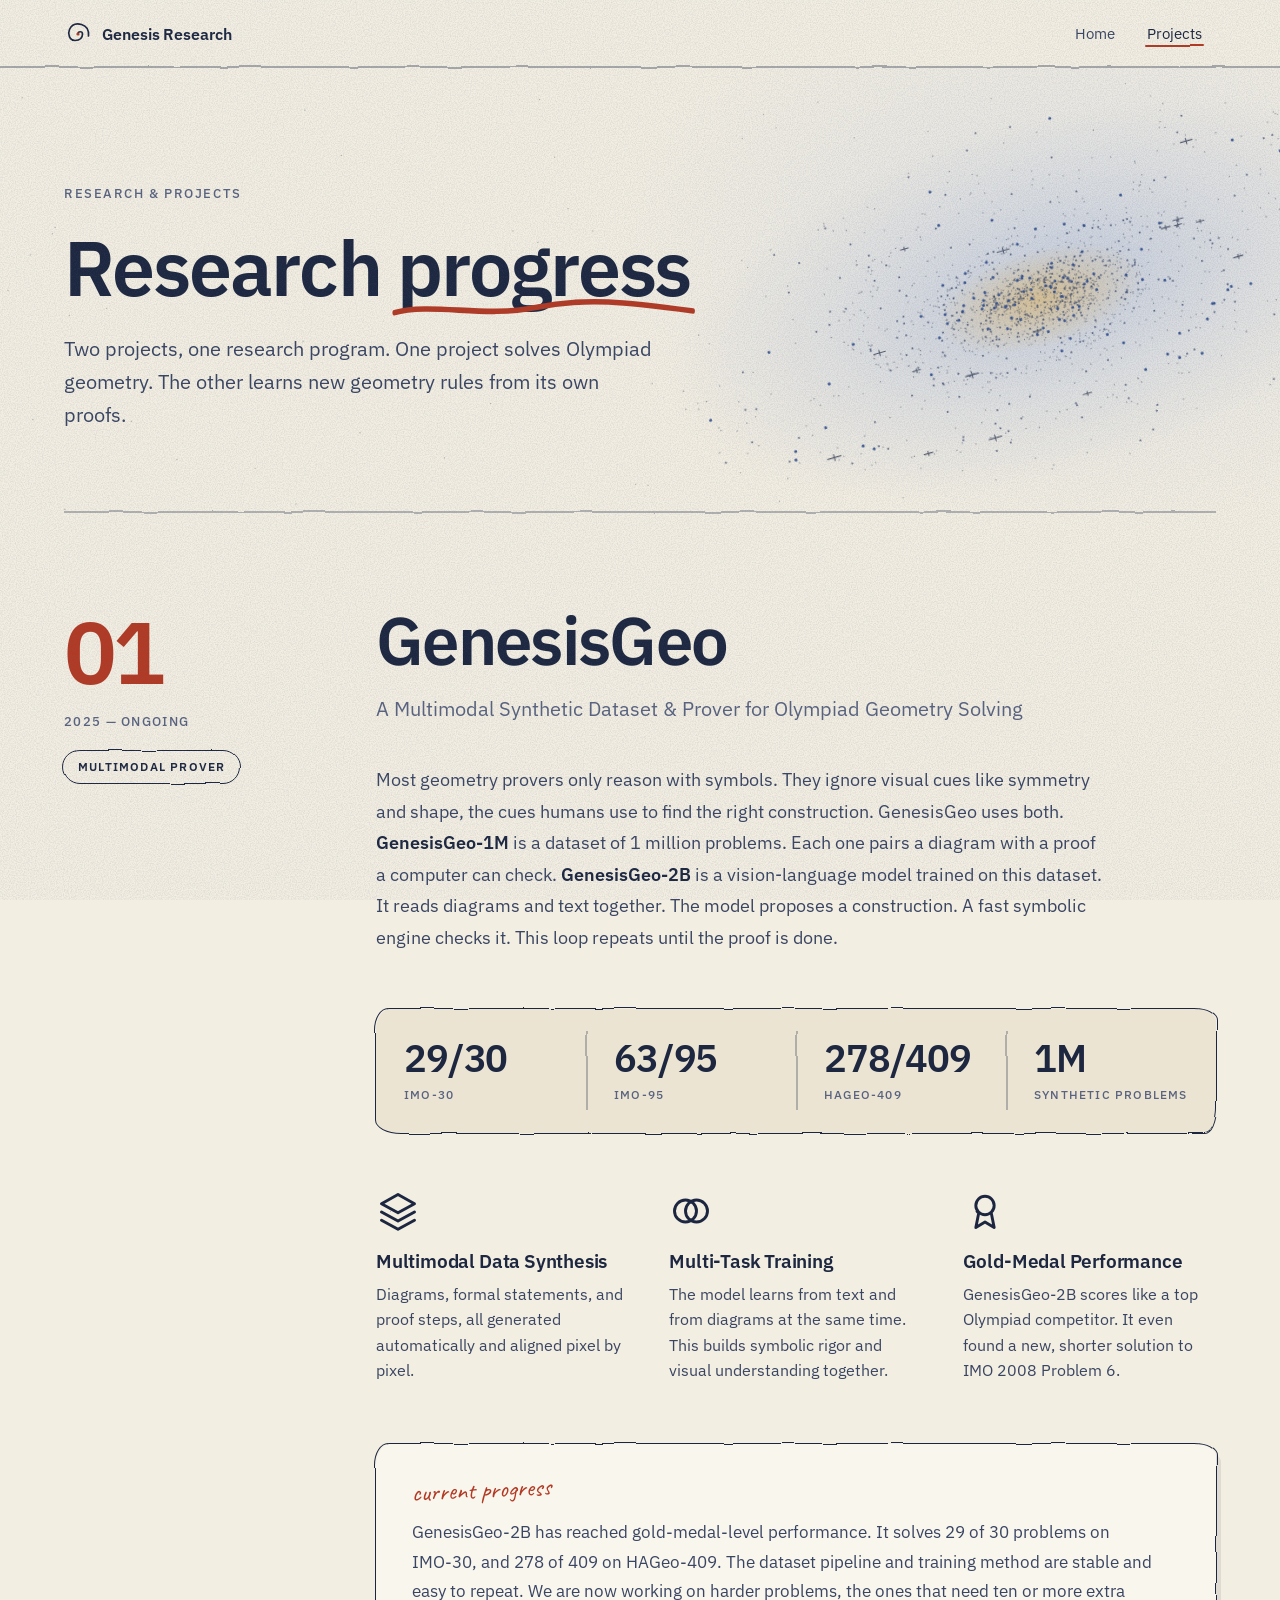
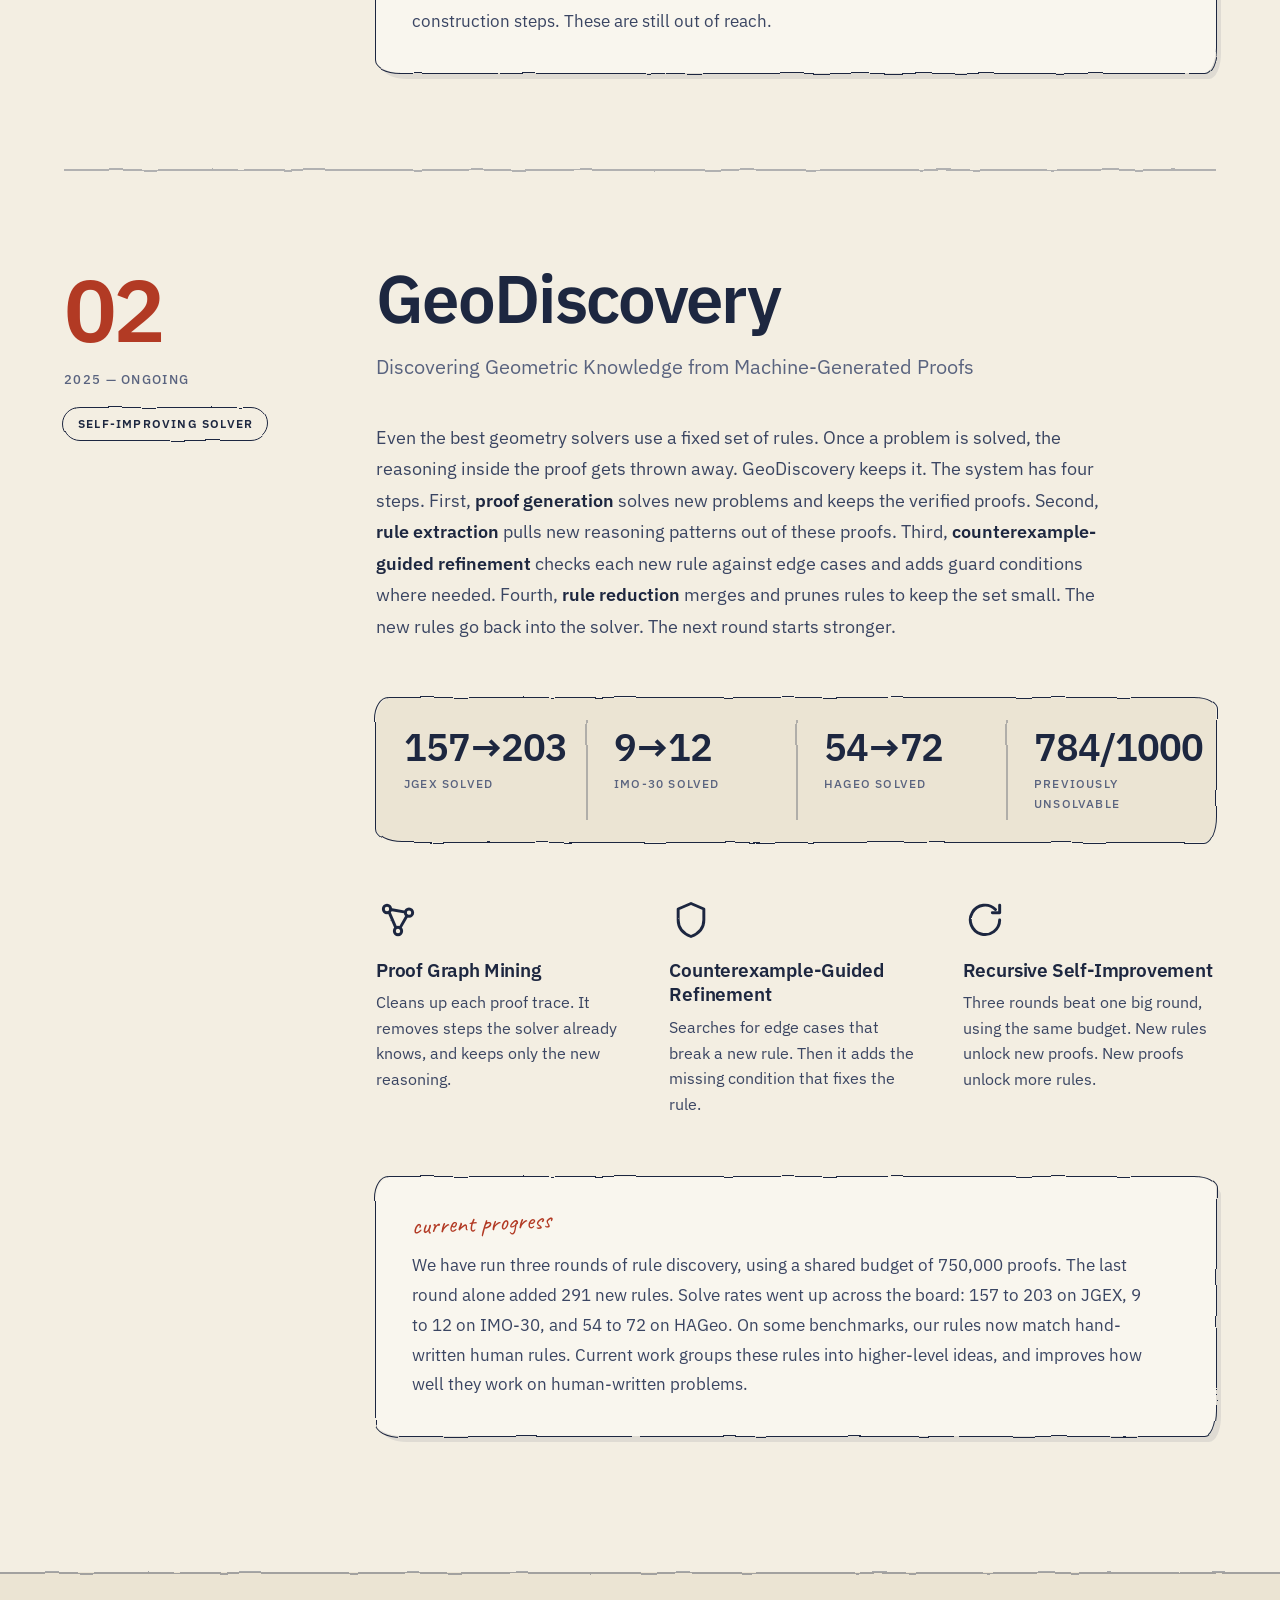
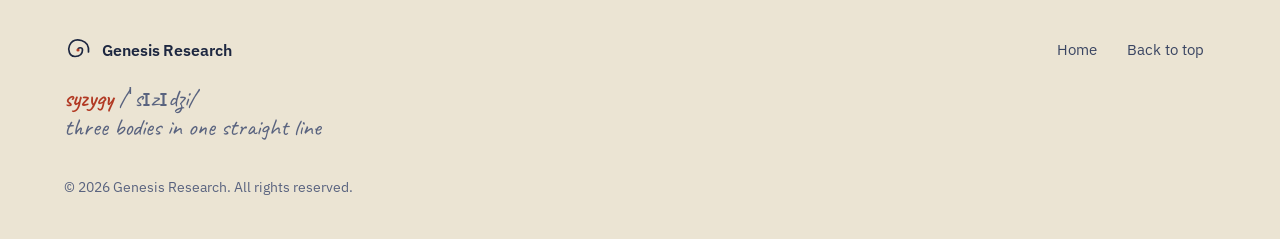
==== commit bfeb2b10: "designed by cluade" ====
--- a/projects.html
+++ b/projects.html
@@ -1,193 +1,204 @@
-<!DOCTYPE html>
+<!doctype html>
 <html lang="en">
 <head>
-    <meta charset="UTF-8">
-    <meta name="viewport" content="width=device-width, initial-scale=1.0">
-    <title>Projects — Genesis Research</title>
-    <link href="https://fonts.googleapis.com/css2?family=Space+Grotesk:wght@500;600;700&family=Inter:wght@400;500;600;700&display=swap" rel="stylesheet">
-    <link rel="stylesheet" href="styles.css">
+<meta charset="utf-8">
+<meta name="viewport" content="width=device-width, initial-scale=1">
+<title>Projects: Genesis Research</title>
+<meta name="description" content="GenesisGeo and GeoDiscovery: two projects on Olympiad geometry and on learning new geometry rules from machine-generated proofs.">
+<meta property="og:title" content="Projects: Genesis Research">
+<meta property="og:description" content="GenesisGeo and GeoDiscovery: two projects on Olympiad geometry and on learning new geometry rules from machine-generated proofs.">
+<meta property="og:type" content="website">
+<meta name="theme-color" content="#f3eee2">
+<link rel="icon" href="favicon.svg" type="image/svg+xml">
+<link rel="preconnect" href="https://fonts.googleapis.com">
+<link rel="preconnect" href="https://fonts.gstatic.com" crossorigin>
+<link href="https://fonts.googleapis.com/css2?family=IBM+Plex+Sans:wght@400;500;600&family=Caveat:wght@500;600&family=Noto+Sans+SC:wght@400;500&display=swap" rel="stylesheet">
+<link rel="stylesheet" href="styles.css">
 </head>
 <body>
-    <header class="header">
-        <nav class="nav">
-            <div class="nav-brand">
-                <a href="index.html#home" class="logo">Genesis Research</a>
-            </div>
-            <ul class="nav-menu">
-                <li><a href="index.html#home" class="nav-link">Home</a></li>
-                <li><a href="index.html#mission" class="nav-link">Mission</a></li>
-                <li><a href="index.html#research" class="nav-link">Research</a></li>
-            </ul>
-        </nav>
-    </header>
-
-    <main>
-        <section class="projects-page-hero">
-            <span class="eyebrow">Research &amp; Projects</span>
-            <h1>Research Progress</h1>
-            <p>
-                Two projects, one research program. One project solves Olympiad geometry. The other
-                learns new geometry rules from its own proofs.
-            </p>
-        </section>
-
-        <div class="projects-list">
-
-            <!-- GenesisGeo -->
-            <section class="project-showcase" id="genesisgeo">
-                <div class="project-timeline-marker">2025 &mdash; Ongoing</div>
-                <div class="project-showcase-header">
-                    <div class="project-badge">Multimodal Prover</div>
-                    <h3 class="project-title">GenesisGeo</h3>
-                    <p class="project-subtitle">A Multimodal Synthetic Dataset &amp; Prover for Olympiad Geometry Solving</p>
-                </div>
-
-                <p class="project-description">
-                    Most geometry provers only reason with symbols. They ignore visual cues like
-                    symmetry and shape, the cues humans use to find the right construction. GenesisGeo
-                    uses both. <strong>GenesisGeo-1M</strong> is a dataset of 1 million problems. Each
-                    one pairs a diagram with a proof a computer can check.
-                    <strong>GenesisGeo-2B</strong> is a vision-language model trained on this dataset.
-                    It reads diagrams and text together. The model proposes a construction. A fast
-                    symbolic engine checks it. This loop repeats until the proof is done.
-                </p>
-
-                <div class="project-stats">
-                    <div class="project-stat">
-                        <span class="stat-number">29/30</span>
-                        <span class="stat-label">IMO&#8209;30</span>
-                    </div>
-                    <div class="project-stat">
-                        <span class="stat-number">63/95</span>
-                        <span class="stat-label">IMO&#8209;95</span>
-                    </div>
-                    <div class="project-stat">
-                        <span class="stat-number">278/409</span>
-                        <span class="stat-label">HAGeo&#8209;409</span>
-                    </div>
-                    <div class="project-stat">
-                        <span class="stat-number">1M</span>
-                        <span class="stat-label">Synthetic Problems</span>
-                    </div>
-                </div>
-
-                <div class="project-highlights">
-                    <div class="project-highlight">
-                        <span class="highlight-icon">🧩</span>
-                        <div>
-                            <h4>Multimodal Data Synthesis</h4>
-                            <p>Diagrams, formal statements, and proof steps, all generated automatically and aligned pixel by pixel.</p>
-                        </div>
-                    </div>
-                    <div class="project-highlight">
-                        <span class="highlight-icon">⚙️</span>
-                        <div>
-                            <h4>Multi-Task Training</h4>
-                            <p>The model learns from text and from diagrams at the same time. This builds symbolic rigor and visual understanding together.</p>
-                        </div>
-                    </div>
-                    <div class="project-highlight">
-                        <span class="highlight-icon">🥇</span>
-                        <div>
-                            <h4>Gold-Medal Performance</h4>
-                            <p>GenesisGeo-2B scores like a top Olympiad competitor. It even found a new, shorter solution to IMO 2008 Problem 6.</p>
-                        </div>
-                    </div>
-                </div>
-
-                <div class="progress-statement">
-                    <span class="progress-label">Current Progress</span>
-                    <p>GenesisGeo-2B has reached gold-medal-level performance. It solves 29 of 30
-                    problems on IMO-30, and 278 of 409 on HAGeo-409. The dataset pipeline and training
-                    method are stable and easy to repeat. We are now working on harder problems, the
-                    ones that need ten or more extra construction steps. These are still out of reach.</p>
-                </div>
-            </section>
-
-            <!-- GeoDiscovery -->
-            <section class="project-showcase" id="geodiscovery">
-                <div class="project-timeline-marker">2025 &mdash; Ongoing</div>
-                <div class="project-showcase-header">
-                    <div class="project-badge">Self-Improving Solver</div>
-                    <h3 class="project-title">GeoDiscovery</h3>
-                    <p class="project-subtitle">Discovering Geometric Knowledge from Machine-Generated Proofs</p>
-                </div>
-
-                <p class="project-description">
-                    Even the best geometry solvers use a fixed set of rules. Once a problem is solved,
-                    the reasoning inside the proof gets thrown away. GeoDiscovery keeps it. The system
-                    has four steps. First, <strong>proof generation</strong> solves new problems and
-                    keeps the verified proofs. Second, <strong>rule extraction</strong> pulls new
-                    reasoning patterns out of these proofs. Third,
-                    <strong>counterexample-guided refinement</strong> checks each new rule against edge
-                    cases and adds guard conditions where needed. Fourth,
-                    <strong>rule reduction</strong> merges and prunes rules to keep the set small. The
-                    new rules go back into the solver. The next round starts stronger.
-                </p>
-
-                <div class="project-stats">
-                    <div class="project-stat">
-                        <span class="stat-number">157&rarr;203</span>
-                        <span class="stat-label">JGEX Solved</span>
-                    </div>
-                    <div class="project-stat">
-                        <span class="stat-number">9&rarr;12</span>
-                        <span class="stat-label">IMO&#8209;30 Solved</span>
-                    </div>
-                    <div class="project-stat">
-                        <span class="stat-number">54&rarr;72</span>
-                        <span class="stat-label">HAGeo Solved</span>
-                    </div>
-                    <div class="project-stat">
-                        <span class="stat-number">784/1000</span>
-                        <span class="stat-label">Previously Unsolvable</span>
-                    </div>
-                </div>
-
-                <div class="project-highlights">
-                    <div class="project-highlight">
-                        <span class="highlight-icon">🔍</span>
-                        <div>
-                            <h4>Proof Graph Mining</h4>
-                            <p>Cleans up each proof trace. It removes steps the solver already knows, and keeps only the new reasoning.</p>
-                        </div>
-                    </div>
-                    <div class="project-highlight">
-                        <span class="highlight-icon">🛡️</span>
-                        <div>
-                            <h4>Counterexample-Guided Refinement</h4>
-                            <p>Searches for edge cases that break a new rule. Then it adds the missing condition that fixes the rule.</p>
-                        </div>
-                    </div>
-                    <div class="project-highlight">
-                        <span class="highlight-icon">♻️</span>
-                        <div>
-                            <h4>Recursive Self-Improvement</h4>
-                            <p>Three rounds beat one big round, using the same budget. New rules unlock new proofs. New proofs unlock more rules.</p>
-                        </div>
-                    </div>
-                </div>
-
-                <div class="progress-statement">
-                    <span class="progress-label">Current Progress</span>
-                    <p>We have run three rounds of rule discovery, using a shared budget of 750,000
-                    proofs. The last round alone added 291 new rules. Solve rates went up across the
-                    board: 157 to 203 on JGEX, 9 to 12 on IMO-30, and 54 to 72 on HAGeo. On some
-                    benchmarks, our rules now match hand-written human rules. Current work groups these
-                    rules into higher-level ideas, and improves how well they work on human-written
-                    problems.</p>
-                </div>
-            </section>
-
-        </div>
-    </main>
-
-    <footer class="footer">
-        <div class="container">
-            <p>&copy; 2025 Genesis Research. All rights reserved.</p>
-        </div>
-    </footer>
-
-    <script src="script.js"></script>
+<div class="page">
+
+  <svg width="0" height="0" style="position:absolute" aria-hidden="true" focusable="false">
+    <defs>
+      <filter id="rough" x="-3%" y="-8%" width="106%" height="116%">
+        <feTurbulence type="fractalNoise" baseFrequency="0.03" numOctaves="2" seed="4" result="n"></feTurbulence>
+        <feDisplacementMap in="SourceGraphic" in2="n" scale="3.4" xChannelSelector="R" yChannelSelector="G"></feDisplacementMap>
+      </filter>
+      <filter id="rough2" x="-6%" y="-6%" width="112%" height="112%">
+        <feTurbulence type="fractalNoise" baseFrequency="0.06" numOctaves="2" seed="9" result="n"></feTurbulence>
+        <feDisplacementMap in="SourceGraphic" in2="n" scale="2" xChannelSelector="R" yChannelSelector="G"></feDisplacementMap>
+      </filter>
+    </defs>
+  </svg>
+  <svg class="grain" aria-hidden="true" focusable="false">
+    <filter id="grainf"><feTurbulence type="fractalNoise" baseFrequency=".85" numOctaves="2" stitchTiles="stitch"></feTurbulence><feColorMatrix type="matrix" values="0 0 0 0 .11  0 0 0 0 .15  0 0 0 0 .25  0 0 0 .55 -.2"></feColorMatrix></filter>
+    <rect width="100%" height="100%" filter="url(#grainf)"></rect>
+  </svg>
+
+  <header class="nav">
+    <div class="nav-in">
+      <a class="brand" href="index.html" aria-label="Genesis Research, home">
+        <svg width="28" height="28" viewBox="0 0 28 28" fill="none" stroke="#1d2740" stroke-width="1.7" stroke-linecap="round" aria-hidden="true" style="filter:url(#rough2)">
+          <path d="M14 14c0-3 4.5-3 4.5 0s-2 6.5-7.5 6.5S3.5 14 5.5 9.5 12 3 17.5 4.5 25 10 24.5 16"></path>
+          <circle cx="14" cy="14" r="1.6" fill="#b23a24" stroke="none"></circle>
+        </svg>
+        <span>Genesis Research</span>
+      </a>
+      <ul class="nav-links">
+        <li><a href="index.html">Home</a></li>
+        <li><a href="projects.html" aria-current="page">Projects</a></li>
+      </ul>
+    </div>
+  </header>
+
+  <main id="top">
+
+    <section class="page-hero">
+      <svg class="sky" viewBox="0 0 1440 520" preserveAspectRatio="xMaxYMid slice" aria-hidden="true">
+<defs>
+      <radialGradient id="wash"><stop offset="0" stop-color="#7f9ad0" stop-opacity=".30"></stop><stop offset=".55" stop-color="#7f9ad0" stop-opacity=".11"></stop><stop offset="1" stop-color="#7f9ad0" stop-opacity="0"></stop></radialGradient>
+      <radialGradient id="core"><stop offset="0" stop-color="#e2b45a" stop-opacity=".55"></stop><stop offset="1" stop-color="#e2b45a" stop-opacity="0"></stop></radialGradient>
+    </defs>
+    <path class="far" d="M667 194h.01M199 451h.01M9 261h.01M1294 42h.01M798 321h.01M59 197h.01M1013 235h.01M1044 82h.01M343 58h.01M729 480h.01M850 403h.01M552 388h.01M146 151h.01M971 377h.01M607 46h.01M384 109h.01M405 421h.01M287 461h.01M1266 28h.01M545 256h.01M34 221h.01M1305 58h.01M859 63h.01M833 466h.01M292 4h.01M120 281h.01M25 44h.01M715 479h.01M605 207h.01M920 49h.01M835 90h.01M877 498h.01M78 289h.01M873 78h.01M386 517h.01M1437 63h.01M1016 494h.01M341 318h.01M62 190h.01M971 307h.01M1115 45h.01M500 449h.01M841 235h.01M579 513h.01M827 10h.01M1151 171h.01M624 111h.01M639 169h.01M128 327h.01M148 408h.01M37 406h.01M1163 259h.01M1022 129h.01M1062 221h.01M333 501h.01M577 194h.01M1238 192h.01M961 89h.01M1214 135h.01M73 507h.01"></path>
+    <g class="gintro">
+    <g transform="translate(1170 270) rotate(-16) scale(1 0.46)">
+      <circle r="430" fill="url(#wash)"></circle>
+      <circle r="120" fill="url(#core)"></circle>
+      <g class="gspin gA">
+        <path class="gd1" d="M457.3 -55.4h.01M-64.5 156.7h.01M-57.1 -22.4h.01M33.4 22.1h.01M61.8 103.5h.01M-187.3 -202.5h.01M79.2 -57.2h.01M-161.1 99.1h.01M-225.3 -29.3h.01M-48.2 -24.8h.01M-15.9 -80.5h.01M-199.8 -5.1h.01M329.7 -122.0h.01M52.9 133.8h.01M89.6 -31.9h.01M-32.4 -36.3h.01M-28.3 33.7h.01M268.1 -245.7h.01M-42.0 -294.8h.01M104.9 -15.9h.01M-21.9 -260.3h.01M-13.9 34.2h.01M-13.9 148.9h.01M18.3 10.6h.01M145.0 -258.7h.01M100.0 46.7h.01M85.1 67.7h.01M39.8 151.9h.01M-185.2 64.9h.01M60.0 -33.4h.01M77.5 -16.5h.01M10.4 154.0h.01M-44.7 -27.8h.01M-32.3 33.1h.01M-12.1 -64.4h.01M-110.4 -225.6h.01M26.7 -273.1h.01M-42.0 -15.2h.01M-237.9 -48.9h.01M-173.4 -178.3h.01M-54.4 -32.4h.01M47.2 121.4h.01M-146.5 72.1h.01M300.7 -261.0h.01M93.0 -52.0h.01M95.0 -35.6h.01M-48.7 -37.5h.01M112.4 5.0h.01M-30.8 -50.3h.01M25.3 124.6h.01M422.5 -90.6h.01M9.4 29.2h.01M-216.4 -101.2h.01M-55.1 -6.8h.01M55.0 115.0h.01M104.9 86.3h.01M-97.3 117.1h.01M-63.5 -10.1h.01M-7.3 144.3h.01M-27.5 29.4h.01M-147.2 -265.2h.01M-131.7 104.8h.01M-183.2 -40.2h.01M-31.8 -39.5h.01M30.0 -10.1h.01M-11.5 131.1h.01M-150.1 -201.0h.01M278.7 -155.5h.01M-42.3 -51.0h.01M-63.1 6.2h.01M86.1 17.9h.01M-175.0 -31.1h.01M62.3 117.2h.01M-176.3 -141.5h.01M212.7 -253.4h.01M-177.4 -180.1h.01M-122.8 106.7h.01M405.5 33.0h.01M-175.3 -171.0h.01M93.8 69.6h.01M32.0 7.1h.01M-26.9 21.2h.01M-111.2 122.2h.01M12.6 124.9h.01M-123.3 112.4h.01M-224.3 -83.7h.01M-42.9 7.2h.01M-187.1 -212.4h.01M112.0 9.9h.01M-145.3 42.1h.01M-212.4 -77.7h.01M4.4 125.2h.01M79.9 -20.7h.01M8.9 37.0h.01M120.3 -285.1h.01M39.0 -73.2h.01M307.2 -215.7h.01M-79.8 -283.1h.01M108.7 55.3h.01M-35.6 -20.1h.01M-110.5 -218.6h.01M-106.5 151.6h.01M-48.5 -34.9h.01M144.9 -254.7h.01M-34.8 -64.2h.01M13.4 25.7h.01M19.1 9.7h.01M97.8 10.4h.01M-37.7 23.8h.01M25.6 31.6h.01M53.3 91.8h.01M95.2 2.0h.01M-180.7 -117.7h.01M9.9 -321.5h.01M-8.6 24.1h.01M49.6 -74.6h.01M15.2 27.6h.01M-184.4 33.6h.01M65.5 127.2h.01M-16.3 36.2h.01M23.6 17.4h.01M6.5 18.4h.01M-51.4 1.3h.01M35.6 142.8h.01M114.1 49.4h.01M-109.8 -250.5h.01M-198.4 88.0h.01M-36.4 155.3h.01M-173.1 -178.7h.01M-58.4 -28.4h.01M-193.6 54.0h.01M-51.1 15.1h.01M88.6 82.9h.01M94.4 17.9h.01M-89.7 170.4h.01M33.6 16.4h.01M-199.0 -55.4h.01M2.4 24.5h.01M-185.3 50.2h.01M-24.9 -44.4h.01M87.1 -52.4h.01M-112.6 -245.0h.01M-19.9 -55.5h.01M78.0 -55.5h.01M-30.4 44.7h.01M-193.8 -85.1h.01M-19.4 45.3h.01M79.4 -69.1h.01M80.2 106.9h.01M-21.2 167.3h.01M66.6 -79.4h.01M-43.2 162.6h.01M-217.4 -5.1h.01M-159.2 87.0h.01M100.9 7.2h.01M-39.1 -45.7h.01M82.1 -33.1h.01M102.4 50.3h.01M-190.3 -136.1h.01M-167.7 36.6h.01M8.7 33.1h.01M-55.4 -287.9h.01M-152.9 -177.4h.01M25.6 12.7h.01M77.0 -57.4h.01M-42.9 -55.8h.01M436.6 15.3h.01M-38.0 166.6h.01M-3.8 -72.3h.01M-215.1 -100.7h.01M37.2 -257.7h.01M172.7 -268.3h.01M-159.9 -191.9h.01M-49.2 -6.6h.01M5.7 -66.2h.01M-203.8 -115.9h.01M8.9 24.1h.01M-43.5 -292.1h.01M-125.1 136.0h.01M63.2 -272.8h.01M13.2 29.5h.01M-199.5 -13.2h.01M-51.2 -22.5h.01M66.9 94.2h.01M14.0 160.5h.01M19.9 23.2h.01M106.1 61.0h.01M31.8 114.0h.01M-26.1 -52.1h.01M99.7 -295.6h.01M-180.5 -117.8h.01M8.7 39.9h.01M192.7 -273.0h.01M-56.1 -41.5h.01M74.8 -61.7h.01M-52.8 4.6h.01M58.1 -80.5h.01M-97.8 123.8h.01M-16.3 -56.5h.01M-50.4 -22.4h.01M-60.9 -5.0h.01M-181.2 -130.5h.01M-196.4 22.5h.01M25.1 133.1h.01M-118.3 136.6h.01M70.1 105.3h.01M-94.4 131.5h.01M104.9 -6.0h.01M39.2 112.2h.01M-19.6 -58.2h.01M-31.3 -70.3h.01M48.5 -284.9h.01M102.7 47.0h.01M-22.2 34.1h.01M-140.6 -215.3h.01M-147.2 -208.3h.01M-53.1 -16.8h.01M120.9 77.3h.01M-66.5 150.8h.01M-107.7 140.7h.01M-30.2 -49.4h.01M-5.1 41.6h.01M82.3 57.4h.01M37.7 137.8h.01M64.2 121.7h.01M1.2 155.6h.01M19.5 17.4h.01M106.9 -20.7h.01M103.4 71.3h.01M-129.1 158.0h.01M-36.4 30.1h.01M-59.2 12.5h.01M-210.5 7.8h.01M-38.9 -28.2h.01M75.9 88.0h.01M-216.4 -101.9h.01M-222.0 -20.0h.01M58.1 119.5h.01M4.7 38.4h.01M-120.0 98.4h.01M32.0 0.3h.01M41.2 140.2h.01M-16.7 36.1h.01M91.1 57.3h.01M-49.9 -37.2h.01M-1.4 155.8h.01M-182.5 -160.5h.01M45.1 135.4h.01M91.7 -13.0h.01M188.3 -318.1h.01M-171.9 -135.2h.01M-2.3 134.3h.01M-70.3 148.3h.01M27.7 -82.4h.01M-50.0 11.3h.01M28.8 -62.2h.01M14.2 -75.7h.01M-30.8 -64.5h.01M-35.4 149.9h.01M-1.8 -85.2h.01M3.9 52.6h.01M115.9 10.6h.01M81.7 90.3h.01M73.3 86.1h.01M-206.1 -87.3h.01M88.4 72.6h.01M82.0 -275.8h.01M32.1 -81.7h.01M51.8 128.1h.01M-80.1 162.3h.01M40.9 125.7h.01M-169.2 -201.8h.01M-61.6 -254.9h.01M67.9 -62.0h.01M24.8 9.7h.01M-177.4 51.3h.01M-47.8 -4.1h.01M-15.9 126.0h.01M-7.7 144.4h.01M-60.4 162.2h.01M29.7 -4.0h.01M24.0 -67.2h.01M30.5 121.1h.01M38.0 117.9h.01M-51.4 21.1h.01M84.4 -28.6h.01M-16.0 -68.9h.01M223.6 -233.6h.01M217.7 -268.1h.01M96.2 -44.9h.01M-176.2 65.4h.01M-60.0 -31.7h.01M98.6 -51.5h.01M-96.2 132.7h.01M0.3 36.2h.01M-103.5 141.8h.01M113.1 46.8h.01M-74.2 143.0h.01M74.1 94.3h.01M19.6 -0.2h.01M-50.8 -24.0h.01M57.8 -74.3h.01M-50.8 -26.3h.01M-28.9 -63.9h.01M-27.0 -285.0h.01M241.2 -271.4h.01M-196.2 -3.6h.01M116.7 -12.1h.01M46.7 136.3h.01M116.6 20.9h.01M-192.0 -135.1h.01M47.9 -69.7h.01M-194.1 -134.7h.01M9.4 152.0h.01M-27.7 16.2h.01M-57.8 -1.6h.01M-163.4 69.9h.01M-38.9 -24.8h.01M112.4 9.2h.01M102.6 -3.1h.01M30.5 -306.1h.01M340.0 -128.9h.01M-173.8 -129.6h.01M-65.1 149.0h.01M-197.5 30.2h.01M2.6 157.5h.01M-84.1 186.3h.01M0.3 148.1h.01M-139.6 91.0h.01M-101.7 131.1h.01M-197.8 -2.6h.01M-166.5 -203.3h.01M-28.8 -48.6h.01M-197.5 43.8h.01M-8.9 -75.0h.01M99.9 -38.7h.01M-0.4 129.6h.01M-44.0 -15.2h.01M-86.0 136.1h.01M86.1 -31.9h.01M121.0 50.3h.01M-218.2 -8.9h.01M-195.3 47.4h.01M70.8 128.0h.01M-3.3 34.5h.01M-32.1 -51.5h.01M93.8 -18.9h.01M-208.2 -26.3h.01M-197.6 -93.5h.01M-168.1 49.3h.01M-162.0 69.2h.01M-154.0 65.5h.01M-51.5 1.3h.01M98.0 11.0h.01M-50.4 -24.4h.01M27.6 18.7h.01M-59.4 2.9h.01M-19.7 19.3h.01M373.3 -52.7h.01M32.1 108.2h.01M-10.1 49.1h.01M79.9 -6.2h.01M85.0 -42.8h.01M125.7 17.6h.01M111.1 30.7h.01M80.5 -48.9h.01M29.4 -285.4h.01M-20.8 146.6h.01M-53.6 -0.6h.01M-21.9 26.7h.01M-185.1 52.8h.01M-49.3 9.6h.01M118.9 240.0h.01M110.2 -95.3h.01M-15.3 -26.1h.01M1.8 -33.2h.01M127.9 214.3h.01M-51.9 58.6h.01M-10.7 -41.6h.01M-82.3 -64.1h.01M12.6 76.2h.01M46.5 -6.2h.01M211.3 -0.1h.01M-22.4 83.4h.01M174.5 111.0h.01M55.3 65.6h.01M45.0 -33.2h.01M60.4 10.5h.01M35.1 -28.3h.01M-84.6 -87.4h.01M207.2 94.1h.01M58.0 37.6h.01M-12.4 -19.9h.01M59.3 5.5h.01M-4.2 -41.3h.01M-19.0 -31.0h.01M1.6 -33.3h.01M-4.8 -162.8h.01M178.7 -77.6h.01M3.5 -27.3h.01M12.9 -39.4h.01M-119.3 -42.7h.01M-133.5 307.5h.01M52.5 284.2h.01M-7.5 83.3h.01M-98.7 3.3h.01M192.1 -59.4h.01M-162.4 294.6h.01M-128.9 287.3h.01M53.7 252.7h.01M139.8 234.1h.01M-2.9 -133.9h.01M30.5 -22.6h.01M-16.1 -143.2h.01M-82.8 -102.7h.01M-89.0 21.0h.01M48.4 -10.7h.01M-20.1 292.8h.01M-5.1 279.4h.01M-24.1 88.0h.01M86.2 -123.8h.01M58.6 29.4h.01M154.5 -121.0h.01M81.6 254.6h.01M60.4 8.1h.01M-27.6 -130.8h.01M-105.0 10.1h.01M-387.5 87.3h.01M-24.0 -11.5h.01M-11.9 -23.6h.01M39.7 34.1h.01M-44.4 -139.6h.01M-267.2 243.9h.01M25.1 -26.5h.01M58.9 12.5h.01M208.5 21.6h.01M-24.7 73.4h.01M32.2 -35.6h.01M-288.3 168.4h.01M96.5 -143.3h.01M-70.4 -97.5h.01M-79.9 59.2h.01M31.7 67.2h.01M45.0 -23.7h.01M-13.2 -33.7h.01M195.8 -22.2h.01M-1.2 68.3h.01M138.6 -96.3h.01M38.4 9.3h.01M201.3 -4.3h.01M-131.6 247.9h.01M-385.9 95.0h.01M-68.3 -100.0h.01M-28.9 -9.9h.01M37.7 53.6h.01M-114.4 298.0h.01M-45.5 62.1h.01M-2.1 -41.7h.01M-242.2 284.5h.01M164.0 142.3h.01M-233.5 277.7h.01M25.3 49.4h.01M-13.6 279.4h.01M-74.2 56.9h.01M-108.5 45.8h.01M204.5 -39.1h.01M-373.5 -10.8h.01M27.0 -144.0h.01M49.1 275.2h.01M-45.2 70.8h.01M-23.3 101.7h.01M-45.9 -125.5h.01M133.3 -101.4h.01M50.9 30.3h.01M-65.9 59.5h.01M60.2 35.5h.01M87.3 -143.8h.01M49.1 -135.9h.01M141.3 -121.5h.01M-159.0 287.8h.01M5.8 80.4h.01M13.7 55.7h.01M54.6 -15.1h.01M-105.5 -6.4h.01M-94.9 16.2h.01M23.0 65.8h.01M32.0 296.3h.01M-368.5 107.1h.01M14.2 -38.1h.01M123.7 -128.4h.01M-261.1 238.7h.01M39.2 68.1h.01M-88.1 -17.8h.01M-25.6 -27.1h.01M-95.2 -80.7h.01M-19.7 -8.5h.01M-55.3 266.2h.01M51.8 46.1h.01M-3.2 -45.2h.01M-90.8 -45.4h.01M14.3 -150.5h.01M204.4 186.7h.01M-55.4 295.5h.01M6.3 67.6h.01M3.9 -136.8h.01M-25.5 -27.4h.01M22.4 -21.9h.01M29.4 -23.2h.01M44.1 -7.2h.01M21.8 73.4h.01M-93.7 -47.8h.01M-93.9 -57.5h.01M-34.0 76.2h.01M47.2 0.2h.01M-188.1 243.8h.01M52.2 36.5h.01M-8.5 -30.4h.01M104.6 -122.0h.01M-113.1 31.9h.01M-110.8 -61.9h.01M50.5 51.3h.01M230.1 30.3h.01M-90.2 26.5h.01M4.4 -38.3h.01M-83.9 45.1h.01M-51.3 -128.2h.01M-74.4 312.7h.01M-181.6 318.9h.01M217.7 109.5h.01M-11.4 -165.7h.01M157.4 -114.0h.01M-15.6 -36.4h.01M-53.2 -139.1h.01M-414.4 -22.9h.01M-97.3 -83.7h.01M-44.4 -113.1h.01M-285.2 213.5h.01M57.7 -21.6h.01M41.4 34.8h.01M-76.0 74.7h.01M161.2 -120.4h.01M39.9 52.5h.01M-402.6 15.6h.01M-29.9 73.4h.01M-97.8 -79.6h.01M-22.8 -26.6h.01M64.6 24.0h.01M-18.0 -161.1h.01M19.4 -29.7h.01M-81.0 62.0h.01M-21.2 -8.7h.01M-67.3 -108.1h.01M187.0 47.6h.01M-18.5 -12.1h.01M13.3 -147.3h.01M-5.7 -38.9h.01M-90.8 5.0h.01M-6.9 79.5h.01M118.6 -101.4h.01M18.0 61.8h.01M-106.9 -50.0h.01M-27.6 269.0h.01M-123.6 -14.5h.01M-104.9 26.2h.01M-86.7 36.5h.01M45.4 40.5h.01M-82.2 -91.7h.01M55.8 -146.5h.01M61.6 301.8h.01M189.1 -13.0h.01M-18.0 4.2h.01M-11.4 -2.6h.01M232.0 -5.1h.01M-97.9 -60.3h.01M157.3 145.8h.01M-349.7 156.3h.01M205.1 58.6h.01M-125.7 -5.5h.01M-73.2 25.3h.01M63.1 273.5h.01M151.8 -85.8h.01M-11.9 -39.5h.01M-86.7 47.3h.01M-51.2 -116.5h.01M55.6 37.5h.01M159.8 173.1h.01M-94.0 -83.3h.01M31.8 -13.0h.01M-90.6 27.6h.01M36.4 -18.3h.01M25.9 60.1h.01M170.9 144.6h.01M121.2 -155.4h.01M-79.8 -59.6h.01M128.6 244.5h.01M-90.7 -10.3h.01M-24.1 -18.7h.01M18.6 -43.2h.01M-4.4 -32.6h.01M-24.6 -7.0h.01M-6.1 -49.3h.01M-93.9 -42.2h.01M50.0 5.9h.01M189.2 189.1h.01M98.0 -150.9h.01M173.0 -71.8h.01M-187.8 286.6h.01M-24.7 -28.6h.01M60.2 -3.0h.01M8.5 -56.0h.01M-107.0 -12.8h.01M81.1 253.1h.01M-97.3 -51.2h.01M166.5 -28.9h.01M127.2 267.9h.01M-4.1 -31.8h.01M-215.8 243.8h.01M91.7 -130.7h.01M-29.3 -147.1h.01M168.2 -55.9h.01M-65.7 -123.7h.01M-241.5 244.1h.01M15.6 -22.5h.01M-72.0 63.5h.01M-79.4 58.1h.01M84.0 264.8h.01M-99.1 -18.6h.01M52.7 -136.0h.01M56.5 -20.9h.01M-112.9 -48.8h.01M-91.4 60.3h.01M-265.3 214.0h.01M-69.7 56.8h.01M3.8 57.0h.01M-445.8 -62.0h.01M40.7 42.2h.01M-92.1 -106.6h.01M77.9 -168.4h.01M11.9 -39.4h.01M191.4 51.5h.01M-99.7 -1.6h.01M-103.4 7.9h.01M57.0 39.8h.01M-96.4 293.4h.01M17.6 -51.5h.01M-103.9 -43.8h.01M186.6 129.7h.01M85.2 -104.9h.01M132.1 228.7h.01M-70.0 -108.5h.01M-24.1 -146.1h.01M-89.6 29.8h.01M138.0 -96.7h.01M-228.4 274.9h.01M134.8 -125.2h.01M-97.9 19.3h.01M13.2 59.9h.01M195.6 -50.6h.01M-292.2 142.1h.01M-25.8 82.8h.01M-403.5 30.3h.01M-69.0 74.4h.01M-364.2 167.1h.01M-53.9 -116.8h.01M-103.2 34.3h.01M-90.2 19.6h.01M67.2 303.7h.01M51.8 3.3h.01M-98.0 52.2h.01M-110.6 -69.7h.01M-40.8 302.7h.01M34.9 59.0h.01M54.1 26.7h.01M49.5 46.2h.01M16.0 -35.0h.01M-184.8 285.9h.01M-20.6 -140.7h.01M-63.8 75.5h.01M-115.0 -51.9h.01M-103.8 11.3h.01M-355.5 95.3h.01M120.4 -143.7h.01M2.4 -36.3h.01M55.6 34.9h.01M-8.9 87.3h.01M-81.6 20.7h.01M-232.1 204.8h.01M-41.9 61.7h.01M-91.2 -12.1h.01M-98.8 2.7h.01M-61.2 80.5h.01M-23.7 -6.6h.01M-105.6 -28.5h.01M137.1 -65.7h.01M-104.4 26.4h.01M93.1 -168.9h.01M14.6 59.8h.01M195.9 133.0h.01M212.3 116.4h.01M-1.7 -37.6h.01M-108.2 -12.6h.01M-394.4 146.8h.01M21.5 79.3h.01M165.5 -64.6h.01M-60.6 -118.0h.01M61.9 66.0h.01M66.7 -33.1h.01M45.7 70.9h.01M137.2 -211.0h.01M-72.4 92.3h.01M-41.2 6.0h.01M-36.6 -6.3h.01M50.6 -227.1h.01M123.9 332.8h.01M270.0 -40.3h.01M-48.2 -29.9h.01M53.0 79.1h.01M77.8 -197.7h.01M192.8 -157.5h.01M-17.0 33.7h.01M-98.0 69.4h.01M46.6 -43.1h.01M-137.2 16.5h.01M-62.8 107.3h.01M42.4 -25.7h.01M144.9 -206.7h.01M84.8 12.6h.01M42.0 76.6h.01M25.3 106.8h.01M-48.8 10.5h.01M-116.6 -130.0h.01M282.7 -8.8h.01M-50.0 82.2h.01M-109.6 -163.0h.01M266.6 -64.9h.01M-39.7 -23.6h.01M91.5 46.6h.01M57.4 -15.3h.01M-124.8 24.6h.01M3.2 394.3h.01M-151.4 2.7h.01M69.2 32.5h.01M-26.9 21.9h.01M66.0 -21.0h.01M46.4 -30.7h.01M-26.4 12.6h.01M-2.0 -59.5h.01M-35.3 -4.8h.01M-37.6 2.9h.01M256.6 191.9h.01M-38.7 2.5h.01M50.5 -213.3h.01M14.8 104.5h.01M154.5 -174.4h.01M-114.4 53.0h.01M16.4 -28.5h.01M41.8 84.2h.01M62.9 5.0h.01M-133.8 -14.4h.01M67.0 9.8h.01M-35.2 4.9h.01M-146.6 51.7h.01M-145.0 -24.3h.01M57.2 49.0h.01M286.5 -48.5h.01M49.9 -37.7h.01M295.1 148.5h.01M-109.6 85.9h.01M62.4 54.9h.01M-98.4 62.5h.01M3.7 21.7h.01M-120.4 68.2h.01M-36.8 400.2h.01M267.3 169.8h.01M-7.9 100.4h.01M254.8 249.1h.01M255.2 -121.5h.01M152.8 -184.0h.01M-38.5 -30.4h.01M222.2 357.6h.01M-6.0 95.6h.01M-87.2 88.2h.01M1.0 -46.8h.01M-52.4 83.9h.01M-110.2 -164.0h.01M43.4 79.1h.01M-131.3 -120.5h.01M237.3 30.1h.01M77.1 -206.9h.01M32.0 -54.0h.01M64.4 -2.8h.01M-53.6 85.4h.01M7.1 -47.9h.01M-18.2 28.1h.01M-45.4 -17.8h.01M-23.6 -35.7h.01M-96.9 73.6h.01M135.4 363.3h.01M-20.8 21.2h.01M-40.7 -8.1h.01M11.4 -47.4h.01M-134.1 -87.3h.01M-84.0 74.7h.01M-28.2 -37.7h.01M-13.3 -45.3h.01M-26.2 18.4h.01M223.5 -113.2h.01M65.4 -187.0h.01M-177.5 -28.5h.01M-39.7 408.6h.01M-134.9 50.3h.01M18.9 -59.0h.01M58.0 8.5h.01M-143.7 -80.4h.01M71.8 45.5h.01M53.1 -177.5h.01M15.4 -58.1h.01M-8.9 71.9h.01M64.7 76.9h.01M245.9 -69.3h.01M6.2 -59.6h.01M-36.6 -28.5h.01M63.4 -6.5h.01M-0.9 -203.5h.01M31.5 -49.6h.01M-53.9 -183.8h.01M-101.0 -167.8h.01M-38.9 -38.8h.01M-14.9 -234.9h.01M-103.3 -131.7h.01M-134.2 -116.8h.01M50.3 -38.5h.01M41.0 22.8h.01M56.9 204.5h.01M-268.9 -199.5h.01M-333.1 -19.9h.01M6.2 45.2h.01M28.7 25.4h.01M-9.5 54.5h.01M-202.6 -298.4h.01M-278.3 -59.5h.01M-279.8 85.1h.01M47.9 -393.3h.01M-276.4 -296.1h.01M24.4 35.2h.01M17.6 -5.0h.01M98.6 -81.7h.01M119.0 -84.4h.01M64.4 161.0h.01M90.0 167.8h.01M132.5 78.6h.01M146.5 98.5h.01M39.5 -6.8h.01M-66.6 -39.0h.01M37.0 16.2h.01M93.2 -71.0h.01M151.1 62.6h.01M40.9 -11.9h.01M-24.0 54.7h.01M17.2 50.8h.01M127.9 160.1h.01M65.1 -93.3h.01M17.5 -23.5h.01M-59.0 27.4h.01M-12.8 -95.0h.01M47.8 173.1h.01M-25.3 -96.0h.01M9.4 42.0h.01M-61.4 23.8h.01M132.7 -41.0h.01M121.4 87.2h.01M29.6 -29.0h.01M49.3 17.5h.01M-33.9 44.9h.01M19.9 -11.3h.01M18.2 15.6h.01M-151.0 -322.4h.01M-13.7 58.2h.01M24.0 194.9h.01M153.8 103.2h.01M15.3 -18.4h.01M109.1 167.8h.01M-129.1 170.5h.01M-57.5 -54.1h.01M-57.6 21.7h.01M-40.2 219.3h.01M124.0 126.2h.01M25.2 35.3h.01M42.9 31.9h.01M99.4 125.6h.01M61.4 -108.7h.01M12.7 55.1h.01M146.0 -28.2h.01M-22.3 -89.8h.01M139.1 87.3h.01M-161.6 179.8h.01M56.6 166.0h.01M-77.3 -20.1h.01M-253.2 89.8h.01M72.1 -92.6h.01M-6.0 -98.3h.01M97.7 -56.4h.01M32.6 -97.7h.01M77.1 -73.2h.01M27.8 47.5h.01M-38.3 -85.5h.01M108.3 121.5h.01M36.4 -6.1h.01M-184.2 160.9h.01M-70.7 -43.0h.01M-67.3 -21.7h.01M-295.7 -189.6h.01M-54.6 -48.5h.01M-38.8 45.3h.01M54.6 160.7h.01M-1.8 43.0h.01M158.6 29.3h.01M149.9 124.6h.01M13.0 -21.3h.01M23.8 37.0h.01M-273.7 -117.3h.01M-221.2 -213.8h.01M-64.3 -29.6h.01M43.7 23.9h.01M-218.6 -310.8h.01M9.1 -390.6h.01M-73.3 200.9h.01M-18.6 51.3h.01M146.5 35.6h.01M36.2 -113.0h.01M-22.0 38.5h.01M11.4 222.0h.01M-3.2 52.6h.01M-11.1 44.2h.01M-37.7 33.3h.01M9.3 -26.0h.01M-77.5 -24.3h.01M69.6 194.4h.01M-52.4 -85.3h.01M-199.1 178.6h.01M114.0 -71.6h.01M-247.8 92.8h.01M-76.2 -18.2h.01M-211.0 -316.1h.01M56.9 -92.9h.01M-59.5 -64.7h.01M7.8 -18.1h.01M93.7 177.0h.01M-187.7 -321.5h.01M19.1 -108.0h.01M-65.7 -24.8h.01M50.9 -107.7h.01M73.5 -109.7h.01M30.8 30.0h.01M-93.5 225.5h.01M117.3 131.7h.01M-37.0 -43.8h.01M51.4 -33.4h.01M-136.1 -49.8h.01M67.4 -8.3h.01M23.3 36.8h.01M78.0 28.0h.01M21.8 -3.5h.01M54.6 23.0h.01M30.9 -34.1h.01M-4.6 -33.1h.01M-1.1 -42.0h.01M10.4 -51.3h.01M40.3 -45.5h.01M-19.4 1.1h.01M16.8 36.8h.01M91.9 -28.7h.01M118.7 38.7h.01M35.8 -1.9h.01M73.5 61.5h.01M17.9 -13.7h.01M-4.2 206.7h.01M44.3 46.4h.01M54.7 -27.7h.01M-2.3 40.2h.01M7.0 -11.2h.01M37.8 -22.1h.01M-26.4 -21.8h.01M-61.7 -26.5h.01M65.9 -2.5h.01M-44.1 -26.5h.01M13.0 -67.8h.01M80.5 -138.0h.01M10.2 -16.0h.01M-43.5 -41.8h.01M-14.8 28.3h.01M95.6 93.0h.01M-59.0 -91.9h.01M-56.8 -11.3h.01M-64.3 -72.2h.01M61.0 42.9h.01M7.6 -1.1h.01M181.4 8.9h.01M-18.6 -83.0h.01M79.3 -34.2h.01M4.7 -1.1h.01M3.4 -23.6h.01M179.4 73.2h.01M-23.6 16.7h.01M142.5 -83.4h.01M-145.9 -33.1h.01M-124.2 69.8h.01M-32.9 -111.1h.01M-28.1 -9.7h.01M8.4 -12.3h.01M28.0 11.1h.01M-26.2 166.7h.01M120.3 -7.5h.01M4.1 -48.6h.01M-74.3 -26.2h.01M-29.5 85.8h.01M7.0 -23.7h.01M6.4 28.0h.01M-19.6 38.5h.01M30.7 34.8h.01M46.2 -1.1h.01M47.0 -33.4h.01M6.3 1.7h.01M-49.2 -2.1h.01M-102.5 -61.5h.01M115.1 -120.3h.01M29.9 -24.7h.01M-84.6 -97.1h.01M-47.2 -51.1h.01M21.7 -24.1h.01M-43.9 -10.8h.01M-33.8 -14.1h.01M62.3 -7.4h.01M-1.0 16.2h.01M-30.8 -4.6h.01M-16.8 -19.7h.01M15.6 8.4h.01M24.3 61.3h.01M45.4 -115.2h.01M13.9 42.1h.01M-20.8 29.9h.01M-23.3 -25.2h.01M-38.1 27.9h.01M-13.7 -8.3h.01M5.2 39.1h.01M-23.0 45.0h.01M-117.2 -54.1h.01M32.9 -83.8h.01M-1.4 3.6h.01M42.4 -23.9h.01M-24.7 -55.5h.01M212.8 217.5h.01M-31.2 14.3h.01M23.4 51.7h.01M-14.9 -15.0h.01M12.5 -25.1h.01M-24.3 10.5h.01M-20.1 -22.2h.01M-11.6 12.3h.01M-74.8 -11.8h.01M41.3 -1.5h.01M-11.5 65.5h.01M-17.6 52.4h.01M40.7 -60.8h.01M65.0 -101.1h.01M29.9 19.4h.01M40.0 -0.0h.01M18.3 26.3h.01M-63.0 50.3h.01M-28.4 12.2h.01M-14.7 29.2h.01M-45.8 39.2h.01M5.4 -42.1h.01M19.2 -51.3h.01M-0.8 -13.4h.01M-2.8 -32.1h.01M-26.9 66.2h.01M33.4 73.6h.01M-26.1 34.2h.01M86.0 25.1h.01M27.0 44.3h.01M1.1 39.0h.01M11.9 -40.2h.01M-18.3 96.2h.01M-99.4 52.0h.01M-66.3 -106.5h.01M-121.9 -72.9h.01M31.9 100.1h.01M-10.6 4.1h.01M32.5 35.4h.01M33.3 -51.9h.01M31.1 -9.2h.01M56.1 28.0h.01M-65.5 -7.4h.01M153.3 -1.8h.01M-21.0 -63.5h.01M32.4 26.7h.01M56.8 22.0h.01M145.2 35.0h.01M-25.6 -41.6h.01M-133.8 -47.3h.01M-16.1 -61.8h.01M1.2 -61.5h.01M-55.3 38.8h.01M-38.2 -74.5h.01M38.4 -25.0h.01M67.8 46.4h.01M130.3 118.5h.01M-48.8 -38.1h.01M-66.2 23.0h.01M-74.6 52.5h.01M-74.1 -62.1h.01M-5.2 -137.3h.01M-72.1 -14.8h.01M-120.9 -59.1h.01M-8.1 -19.3h.01M-71.9 37.8h.01M-85.6 6.9h.01M-127.8 93.3h.01M-3.8 41.4h.01M-2.5 -47.1h.01M34.0 70.6h.01M16.4 1.2h.01M-51.7 29.7h.01M-15.6 -35.9h.01M8.1 102.0h.01M-35.8 -11.1h.01M-146.7 37.3h.01M4.0 -18.4h.01M-198.2 28.9h.01M37.8 -130.5h.01M-62.8 2.8h.01M17.9 -115.4h.01M34.7 188.3h.01M-8.5 18.9h.01M134.7 -193.9h.01M5.2 -27.0h.01M12.7 31.3h.01M-33.3 -9.9h.01M66.1 -16.2h.01M5.3 12.3h.01M0.8 30.6h.01M-28.0 -92.4h.01M42.0 -69.6h.01M24.8 -87.8h.01M26.2 -47.5h.01M-21.9 -132.3h.01M31.4 51.5h.01M10.2 -10.9h.01M16.8 -30.1h.01M39.4 -1.3h.01M30.3 -73.3h.01M-86.3 -16.3h.01M47.9 25.2h.01M44.5 30.0h.01M1.9 -24.8h.01M19.0 111.5h.01M49.8 23.8h.01M4.6 -25.3h.01M14.4 -19.3h.01M-9.3 -75.3h.01M-162.7 -17.9h.01M99.4 29.9h.01M11.5 26.8h.01M66.4 5.1h.01M-69.0 -3.2h.01M5.3 -46.8h.01M-34.8 40.9h.01M-36.4 13.8h.01M-50.0 -26.5h.01M-82.2 160.8h.01M-45.1 -37.8h.01M-49.6 -99.3h.01M-89.4 78.9h.01M-26.2 6.2h.01M-69.0 22.8h.01M122.4 -110.7h.01M-14.7 -20.5h.01M-192.0 -71.6h.01M24.2 32.3h.01M-29.1 49.4h.01M43.1 85.3h.01M3.1 25.4h.01M50.3 -4.6h.01M-54.6 -24.8h.01M-23.1 -61.3h.01M105.7 -66.3h.01M-84.3 -137.7h.01M-17.1 8.5h.01M-8.8 -27.9h.01M110.8 56.9h.01M-81.5 181.6h.01M-66.6 68.0h.01M33.4 19.7h.01M25.3 -28.6h.01M41.9 -58.9h.01M-26.5 101.6h.01M30.9 10.5h.01M76.1 38.0h.01M163.9 18.7h.01M4.2 -8.1h.01M43.4 -15.8h.01M-108.2 -86.4h.01M-14.0 -32.4h.01M23.0 -23.6h.01M75.6 -110.5h.01M115.7 4.6h.01M6.6 -22.9h.01M-12.4 55.0h.01M76.5 31.7h.01M13.6 -6.6h.01M-34.8 3.1h.01M67.0 80.3h.01M-39.4 4.0h.01M-23.6 44.4h.01M48.2 -56.1h.01M-102.5 3.6h.01M-41.2 13.6h.01M-113.7 -32.5h.01M-7.1 6.8h.01M16.0 5.3h.01M-23.6 75.8h.01M110.5 13.3h.01M46.4 35.9h.01M-6.1 -8.7h.01M77.4 11.4h.01M97.8 -30.9h.01M140.5 -185.7h.01M-111.6 -47.0h.01M311.8 -276.2h.01M-9.0 112.3h.01M-101.3 252.6h.01M277.0 -143.9h.01M192.0 -53.0h.01M11.6 365.8h.01M192.9 -77.4h.01M-98.5 -275.9h.01M-34.8 -337.2h.01M-380.3 -144.2h.01M-58.8 -359.7h.01M-234.3 79.2h.01M-188.3 -290.4h.01M-78.6 293.3h.01M-357.6 40.0h.01M36.8 29.8h.01M-92.0 -116.8h.01M322.3 275.1h.01M-392.6 17.1h.01M-310.7 224.0h.01M-51.4 -31.9h.01M255.1 162.1h.01M207.9 -287.0h.01M110.4 -86.2h.01M207.0 158.5h.01M-71.9 -407.2h.01M42.6 277.7h.01M-137.2 352.3h.01M62.0 -46.0h.01M14.3 175.1h.01M-104.0 396.5h.01M388.8 -13.6h.01M285.7 -76.1h.01M187.4 -129.8h.01M347.6 -35.9h.01M295.4 43.4h.01M-158.3 -331.2h.01M164.1 176.5h.01M146.8 137.2h.01M87.5 -40.1h.01M27.0 -166.5h.01M193.4 -376.0h.01M-131.5 -35.4h.01M35.2 231.5h.01M245.2 158.5h.01M143.6 -199.7h.01M213.2 214.9h.01M128.4 -12.6h.01M-63.9 -334.8h.01M-12.8 -184.5h.01M317.8 33.8h.01M-153.6 92.5h.01M328.6 -190.6h.01M-169.4 -273.1h.01M62.5 -172.7h.01M-101.0 -278.6h.01M261.0 -335.4h.01M148.6 -222.0h.01M82.5 -146.9h.01M117.0 47.6h.01M-66.7 38.5h.01M246.3 -22.3h.01M-102.5 -119.9h.01M110.0 -360.1h.01M-48.4 -13.5h.01M130.7 270.9h.01M-1.6 -51.8h.01M-417.2 21.6h.01M310.1 -281.9h.01M-35.1 -239.8h.01M392.0 47.3h.01M-82.6 -86.7h.01M-130.8 -52.9h.01M-131.4 -235.9h.01M-136.8 300.3h.01M49.2 424.7h.01M-28.7 -171.6h.01M323.1 80.3h.01M-30.6 -311.6h.01M355.5 153.3h.01M-156.0 162.5h.01M358.5 -22.4h.01M330.6 253.9h.01M51.4 -183.9h.01M184.7 -334.6h.01M253.8 -180.9h.01M-92.4 75.2h.01M-54.5 372.0h.01M-320.4 43.1h.01M303.3 215.7h.01M348.3 161.4h.01M343.7 -143.2h.01M-310.5 -290.3h.01M-270.5 102.8h.01M-126.2 -70.0h.01M-328.5 253.0h.01M-29.9 -331.6h.01M182.1 -321.8h.01M-210.4 -322.1h.01M405.4 14.6h.01M46.5 208.3h.01M280.1 -93.8h.01M227.1 -14.3h.01M-15.7 -162.2h.01M142.2 -198.7h.01M-231.9 -155.3h.01M417.6 -55.7h.01M178.6 256.5h.01M-275.4 83.2h.01M-188.3 -202.4h.01M201.2 201.9h.01M351.9 -138.8h.01M351.8 49.0h.01M375.9 -47.5h.01M242.5 -159.3h.01M85.0 3.7h.01M-23.2 -230.9h.01M186.0 -119.7h.01M297.6 -206.4h.01M138.4 273.9h.01M418.0 -41.1h.01M73.0 313.9h.01"></path>
+        <path class="gx" d="M193.0 -74.1h8.6M197.3 -78.4v8.6M222.2 34.6h10.7M227.6 29.2v10.7M-279.5 235.2h15.5M-271.7 227.4v15.5M167.8 -93.4h11.8M173.7 -99.3v11.8M200.0 -271.8h13.7M206.8 -278.7v13.7M-98.7 297.4h14.7M-91.4 290.1v14.7M17.0 255.1h9.9M22.0 250.1v9.9M-197.0 19.7h13.3M-190.4 13.1v13.3M-32.0 -137.4h14.0M-25.0 -144.4v14.0M167.9 -80.7h8.3M172.1 -84.8v8.3M-160.4 86.4h9.1M-155.8 81.8v9.1M-104.6 133.6h15.1M-97.1 126.1v15.1M-173.6 289.0h10.0M-168.6 284.0v10.0M-16.3 74.4h8.0M-12.3 70.4v8.0M152.9 -82.2h10.3M158.0 -87.3v10.3M-135.8 -208.0h9.0M-131.3 -212.6v9.0"></path>
+      </g>
+      <g class="gspin gB">
+        <path class="gd2" d="M-49.9 -9.7h.01M81.4 -33.7h.01M17.3 147.4h.01M8.8 33.7h.01M-161.9 42.8h.01M-91.0 -234.6h.01M92.0 58.6h.01M200.0 -298.1h.01M110.8 29.1h.01M-183.7 68.2h.01M-130.7 137.2h.01M50.9 -65.5h.01M-4.2 -74.1h.01M19.6 -75.5h.01M41.1 -80.6h.01M9.9 118.0h.01M1.8 -264.7h.01M87.1 -42.6h.01M-14.2 38.2h.01M-111.7 121.4h.01M-235.9 -80.3h.01M-175.5 -189.0h.01M88.5 52.6h.01M-18.2 31.9h.01M-8.8 41.7h.01M-2.9 33.4h.01M-21.9 -60.3h.01M30.0 128.6h.01M-156.0 -181.7h.01M110.1 -14.6h.01M-60.7 11.0h.01M-199.2 5.0h.01M84.2 33.8h.01M-48.6 -29.4h.01M-59.2 -19.4h.01M106.4 -31.4h.01M52.2 -50.1h.01M16.6 30.4h.01M-14.5 -82.5h.01M46.1 116.0h.01M-49.1 -34.6h.01M-27.9 -53.8h.01M8.0 30.9h.01M-45.4 13.1h.01M-72.1 156.5h.01M-76.3 141.6h.01M56.5 -73.2h.01M26.0 25.9h.01M-139.7 117.7h.01M403.7 -40.8h.01M-131.4 134.1h.01M-43.9 -5.4h.01M23.6 20.7h.01M-210.0 -183.4h.01M33.6 128.8h.01M33.3 -74.9h.01M302.0 -228.1h.01M-252.2 -72.8h.01M33.9 12.8h.01M-57.7 -44.0h.01M-131.5 93.5h.01M50.6 -75.6h.01M113.9 -20.6h.01M56.3 -324.0h.01M-199.2 9.0h.01M-153.2 80.6h.01M28.2 15.6h.01M262.1 -151.8h.01M57.6 -60.7h.01M-213.1 -106.9h.01M68.5 -53.3h.01M-173.4 -153.4h.01M50.8 104.1h.01M-18.1 -58.5h.01M60.1 115.8h.01M100.9 2.6h.01M-46.6 -13.3h.01M20.7 -67.3h.01M98.6 85.8h.01M96.8 38.4h.01M-99.8 135.2h.01M-48.4 149.4h.01M-171.8 -216.2h.01M-49.9 -13.5h.01M68.0 106.8h.01M96.0 42.0h.01M-54.7 118.0h.01M85.6 -9.7h.01M33.9 -75.2h.01M-100.6 -19.0h.01M-34.3 66.4h.01M69.7 -143.4h.01M78.6 -130.9h.01M41.2 31.1h.01M-40.3 -116.7h.01M207.6 92.4h.01M-390.6 174.2h.01M21.0 47.4h.01M-106.1 -71.3h.01M-36.1 74.8h.01M-83.7 -105.6h.01M49.1 56.0h.01M202.2 -22.8h.01M-3.1 -111.5h.01M-126.8 281.1h.01M-42.4 -140.5h.01M7.0 275.6h.01M50.7 12.3h.01M-93.9 329.0h.01M151.3 223.6h.01M-128.3 -19.7h.01M172.3 -89.9h.01M-40.7 -100.5h.01M28.2 -39.6h.01M-87.0 264.1h.01M-10.7 -34.4h.01M184.5 149.0h.01M118.7 -128.4h.01M-19.5 -35.5h.01M-344.1 -26.9h.01M-58.9 60.6h.01M49.6 -135.3h.01M-69.0 -113.1h.01M46.3 -12.3h.01M-12.6 -146.2h.01M-92.1 -84.0h.01M-96.5 -4.2h.01M99.4 -124.5h.01M218.7 10.2h.01M66.0 260.4h.01M8.6 307.8h.01M-106.5 -37.4h.01M26.5 71.7h.01M32.2 28.8h.01M-355.9 143.9h.01M-70.8 53.2h.01M40.1 67.6h.01M170.3 -77.3h.01M-33.0 -29.3h.01M-57.4 269.3h.01M10.5 -34.4h.01M186.9 21.1h.01M35.7 10.3h.01M-56.7 68.2h.01M-75.2 290.2h.01M38.6 52.7h.01M-321.4 214.6h.01M-220.1 238.3h.01M-19.5 81.9h.01M-20.4 -17.4h.01M-22.8 -13.6h.01M-17.1 74.3h.01M114.3 -127.8h.01M203.5 -13.2h.01M152.0 -87.0h.01M-27.7 -8.0h.01M121.2 -119.8h.01M138.5 -66.1h.01M34.6 -35.0h.01M62.9 -134.5h.01M-94.5 48.3h.01M-20.5 -13.2h.01M46.6 26.5h.01M-35.9 -141.5h.01M212.2 -21.8h.01M151.0 175.6h.01M-63.4 39.4h.01M142.1 228.5h.01M10.0 -40.5h.01M-87.2 -82.2h.01M-105.6 -50.3h.01M-12.4 -27.4h.01M-64.1 67.2h.01M-125.8 273.9h.01M-83.0 278.5h.01M37.8 33.6h.01M155.1 -95.9h.01M50.5 3.3h.01M198.9 127.3h.01M34.3 11.0h.01M65.1 294.0h.01M44.3 -10.7h.01M-93.3 -59.2h.01M207.5 57.2h.01M-303.8 164.9h.01M209.9 138.8h.01M-88.6 -20.8h.01M-59.7 66.6h.01M-20.1 64.4h.01M-99.0 -69.6h.01M-254.2 261.0h.01M12.8 -46.1h.01M-4.6 -42.8h.01M6.4 270.5h.01M72.6 -227.4h.01M70.1 -11.8h.01M-143.5 -96.4h.01M56.9 -13.0h.01M-120.5 70.9h.01M89.4 8.9h.01M-5.7 -182.6h.01M-118.8 32.9h.01M284.0 -6.3h.01M-59.4 -174.7h.01M64.7 401.1h.01M242.4 -110.4h.01M-79.5 96.1h.01M20.9 -50.1h.01M-161.5 -43.6h.01M73.1 -14.3h.01M48.5 -23.2h.01M10.7 -42.5h.01M73.8 44.4h.01M-36.1 -15.1h.01M-153.3 -49.8h.01M41.2 -219.9h.01M81.8 384.2h.01M33.6 -38.9h.01M-34.6 -1.0h.01M-149.5 -113.1h.01M-80.5 -179.5h.01M3.6 11.9h.01M10.0 106.2h.01M160.1 -200.9h.01M3.6 -46.3h.01M-29.6 -16.3h.01M91.4 342.4h.01M-121.7 61.3h.01M173.1 -200.4h.01M-153.4 31.4h.01M-154.7 -32.8h.01M53.3 87.8h.01M101.3 -57.6h.01M20.7 -14.7h.01M-60.5 20.5h.01M-104.6 -374.1h.01M-38.5 -88.3h.01M152.2 110.7h.01M-57.6 -83.7h.01M-47.0 -79.1h.01M-41.3 52.5h.01M17.3 -5.7h.01M42.6 10.2h.01M-135.0 204.3h.01M-2.7 51.5h.01M83.9 114.2h.01M134.1 34.8h.01M35.9 34.4h.01M-210.5 -310.0h.01M12.0 -110.6h.01M111.1 -55.0h.01M-65.9 226.8h.01M7.8 58.0h.01M-273.9 -281.6h.01M-94.3 -23.0h.01M-18.4 -432.5h.01M27.3 202.3h.01M29.7 -6.9h.01M-80.7 233.7h.01M-80.2 4.2h.01M-33.1 -397.2h.01M-41.3 223.5h.01M-71.6 18.7h.01M-168.5 141.9h.01M149.3 47.9h.01M-269.8 -183.5h.01M146.7 41.1h.01M-20.4 -77.9h.01M-17.7 -11.7h.01M85.1 -128.8h.01M11.1 15.6h.01M-33.3 46.7h.01M37.0 -22.9h.01M128.3 -87.8h.01M29.1 14.5h.01M17.0 -66.5h.01M-31.3 -31.4h.01M-141.8 132.6h.01M103.0 -81.9h.01M71.9 -54.2h.01M2.7 -43.9h.01M19.3 -14.6h.01M-20.1 27.6h.01M39.7 60.6h.01M-18.0 -123.3h.01M-4.8 60.3h.01M21.3 21.4h.01M-31.4 -2.4h.01M-86.4 12.9h.01M39.3 -40.8h.01M62.2 1.6h.01M-6.6 -15.3h.01M46.9 -100.6h.01M109.1 44.4h.01M17.9 -42.5h.01M15.9 37.6h.01M-71.5 34.4h.01M-52.2 40.9h.01M-63.3 44.6h.01M37.7 2.7h.01M-102.4 13.9h.01M-21.4 -27.0h.01M53.2 45.9h.01M-70.4 -56.0h.01M36.6 -21.9h.01M38.7 40.2h.01M97.3 -18.7h.01M-21.2 -38.7h.01M-9.1 -8.1h.01M88.1 -70.0h.01M47.1 -54.0h.01M-60.1 83.9h.01M-4.9 14.7h.01M24.2 1.2h.01M114.4 -26.7h.01M-56.6 -6.2h.01M-57.5 2.6h.01M-17.9 -28.9h.01M-7.0 -2.6h.01M28.7 -24.8h.01M-30.8 39.5h.01M27.6 -25.8h.01M-65.0 15.4h.01M96.3 44.3h.01M40.1 -3.0h.01M-59.4 -20.1h.01M119.8 105.6h.01M51.4 -22.9h.01M-115.5 14.7h.01M-28.6 -17.4h.01M60.8 -13.5h.01M44.3 -47.2h.01M6.5 -63.0h.01M70.7 -7.9h.01M20.9 54.7h.01M-40.1 -39.2h.01M-12.4 -16.7h.01M-166.7 -4.0h.01M18.1 -27.4h.01M59.3 5.9h.01M36.9 -68.0h.01M15.4 -59.3h.01M9.5 -36.0h.01M112.9 -15.9h.01M-31.0 32.6h.01M-175.4 -84.5h.01M-5.3 18.2h.01M79.4 -45.3h.01M-145.7 -145.1h.01M-156.1 -3.8h.01M-14.0 80.4h.01M42.7 -0.0h.01M-24.4 -2.9h.01M7.5 -6.3h.01M94.9 43.7h.01M16.4 18.5h.01M-188.2 -254.8h.01M94.1 329.0h.01M-117.7 176.6h.01M5.5 -18.1h.01M185.1 -37.5h.01M250.6 296.2h.01M-216.8 179.3h.01M-76.2 318.3h.01M35.3 -4.6h.01M383.0 140.6h.01M-231.1 -110.7h.01M362.4 118.3h.01M209.6 -334.5h.01M291.6 -226.0h.01M382.1 179.7h.01M-249.4 -245.6h.01M-210.7 250.6h.01M20.8 -423.9h.01M228.0 346.6h.01M54.5 190.3h.01M248.4 195.3h.01M-58.2 153.0h.01M-70.2 -307.4h.01M-353.1 62.7h.01M346.4 131.8h.01M-81.7 -71.8h.01M399.7 43.2h.01M-341.1 68.8h.01M-36.2 86.7h.01"></path>
+        <path class="gd3" d="M7.4 137.3h.01M-48.5 -18.1h.01M16.0 34.8h.01M-141.1 105.5h.01M61.7 129.9h.01M-13.4 -60.1h.01M-36.6 26.4h.01M-40.3 -3.0h.01M60.1 -82.2h.01M257.1 -243.3h.01M-86.9 -240.1h.01M20.5 114.6h.01M46.2 -57.2h.01M-65.9 -14.9h.01M23.5 -74.9h.01M-52.2 -8.5h.01M-63.2 -22.1h.01M-216.2 -18.3h.01M-12.4 -64.8h.01M185.0 127.7h.01M152.7 -96.7h.01M21.6 -31.3h.01M-101.1 -96.8h.01M205.9 106.0h.01M32.6 42.8h.01M-237.0 227.6h.01M120.8 216.4h.01M174.7 160.6h.01M-76.4 -88.3h.01M-46.8 -121.1h.01M232.6 106.9h.01M-73.0 -109.4h.01M-107.9 -3.9h.01M-6.8 -27.0h.01M158.4 237.6h.01M210.7 100.2h.01M-5.6 71.4h.01M132.8 232.9h.01M-7.7 -143.0h.01M92.3 237.9h.01M70.3 -141.7h.01M-94.4 -3.4h.01M-314.0 215.2h.01M-65.5 36.4h.01M140.3 175.3h.01M-225.9 241.5h.01M-15.5 -27.6h.01M16.7 -166.8h.01M-1.3 83.3h.01M14.6 62.4h.01M39.4 -18.7h.01M186.9 128.7h.01M49.3 -158.8h.01M36.4 -29.2h.01M52.4 -4.3h.01M-107.6 -26.4h.01M56.4 -8.8h.01M-29.2 -2.2h.01M-14.0 83.1h.01M-311.6 195.3h.01M-393.9 64.4h.01M22.2 -64.5h.01M-34.2 -16.6h.01M119.2 -189.1h.01M-120.9 24.6h.01M-27.7 -216.7h.01M-61.6 -33.5h.01M-309.8 -56.5h.01M-254.5 59.0h.01M10.1 -26.3h.01M-44.3 -81.3h.01M140.7 40.8h.01M-71.6 -45.8h.01M125.0 -47.7h.01M-87.5 -21.7h.01M76.7 160.3h.01M100.3 2.3h.01M31.2 62.3h.01M-8.9 -5.5h.01M15.3 -18.7h.01M64.0 16.9h.01M17.7 -5.8h.01M-134.1 -38.4h.01M-43.3 -36.4h.01M65.8 -22.0h.01M25.0 9.7h.01M-44.5 49.0h.01M-4.7 -55.1h.01M-38.9 -5.1h.01M-57.8 -51.5h.01M-18.8 -57.8h.01M23.4 9.5h.01M-84.7 -34.7h.01M15.2 -22.0h.01M-27.5 37.0h.01M19.8 68.7h.01M31.7 -33.8h.01M308.2 258.9h.01M-86.0 -324.9h.01M66.4 -417.1h.01M-271.8 159.2h.01M116.7 24.2h.01M40.0 45.4h.01M305.6 -185.0h.01"></path>
+      </g>
+    </g>
+    </g>
+      </svg>
+      <div class="wrap">
+        <span class="kicker in d1">Research &amp; Projects</span>
+        <h1 class="h1 in d2">Research <span class="scr">progress<svg viewBox="0 0 300 14" preserveAspectRatio="none" aria-hidden="true"><path class="draw" pathLength="1" d="M3 9 C 40 3, 92 12, 142 6 S 232 3, 297 8"></path></svg></span></h1>
+        <p class="in d3">Two projects, one research program. One project solves Olympiad geometry. The other learns new geometry rules from its own proofs.</p>
+      </div>
+    </section>
+
+    <div class="wrap">
+
+      <section class="proj" id="genesisgeo">
+        <div class="proj-side">
+          <div class="proj-num">01</div>
+          <div class="when">2025 &mdash; Ongoing</div>
+          <span class="badge">Multimodal Prover</span>
+        </div>
+        <div>
+          <h2 class="h2 proj-title reveal">GenesisGeo</h2>
+          <p class="proj-sub">A Multimodal Synthetic Dataset &amp; Prover for Olympiad Geometry Solving</p>
+
+          <p class="proj-desc">Most geometry provers only reason with symbols. They ignore visual cues like symmetry and shape, the cues humans use to find the right construction. GenesisGeo uses both. <strong>GenesisGeo-1M</strong> is a dataset of 1 million problems. Each one pairs a diagram with a proof a computer can check. <strong>GenesisGeo-2B</strong> is a vision-language model trained on this dataset. It reads diagrams and text together. The model proposes a construction. A fast symbolic engine checks it. This loop repeats until the proof is done.</p>
+
+          <div class="pstats reveal">
+            <div class="pstat"><b>29/30</b><span>IMO&#8209;30</span></div>
+            <div class="pstat"><b>63/95</b><span>IMO&#8209;95</span></div>
+            <div class="pstat"><b>278/409</b><span>HAGeo&#8209;409</span></div>
+            <div class="pstat"><b>1M</b><span>Synthetic Problems</span></div>
+          </div>
+
+          <div class="hl">
+            <div class="hl-item reveal">
+              <svg viewBox="0 0 24 24" aria-hidden="true"><path d="M12 3 3 8l9 5 9-5-9-5z"></path><path d="M3 12.5l9 5 9-5"></path><path d="M3 17l9 5 9-5"></path></svg>
+              <h4>Multimodal Data Synthesis</h4>
+              <p>Diagrams, formal statements, and proof steps, all generated automatically and aligned pixel by pixel.</p>
+            </div>
+            <div class="hl-item reveal">
+              <svg viewBox="0 0 24 24" aria-hidden="true"><circle cx="9" cy="12" r="6"></circle><circle cx="15" cy="12" r="6"></circle></svg>
+              <h4>Multi-Task Training</h4>
+              <p>The model learns from text and from diagrams at the same time. This builds symbolic rigor and visual understanding together.</p>
+            </div>
+            <div class="hl-item reveal">
+              <svg viewBox="0 0 24 24" aria-hidden="true"><circle cx="12" cy="9" r="5"></circle><path d="M8.5 13.5 7 21l5-3 5 3-1.5-7.5"></path></svg>
+              <h4>Gold-Medal Performance</h4>
+              <p>GenesisGeo-2B scores like a top Olympiad competitor. It even found a new, shorter solution to IMO 2008 Problem 6.</p>
+            </div>
+          </div>
+
+          <div class="progress sk reveal">
+            <span class="annot">current progress</span>
+            <p>GenesisGeo-2B has reached gold-medal-level performance. It solves 29 of 30 problems on IMO-30, and 278 of 409 on HAGeo-409. The dataset pipeline and training method are stable and easy to repeat. We are now working on harder problems, the ones that need ten or more extra construction steps. These are still out of reach.</p>
+          </div>
+        </div>
+      </section>
+
+      <section class="proj" id="geodiscovery">
+        <div class="proj-side">
+          <div class="proj-num">02</div>
+          <div class="when">2025 &mdash; Ongoing</div>
+          <span class="badge">Self-Improving Solver</span>
+        </div>
+        <div>
+          <h2 class="h2 proj-title reveal">GeoDiscovery</h2>
+          <p class="proj-sub">Discovering Geometric Knowledge from Machine-Generated Proofs</p>
+
+          <p class="proj-desc">Even the best geometry solvers use a fixed set of rules. Once a problem is solved, the reasoning inside the proof gets thrown away. GeoDiscovery keeps it. The system has four steps. First, <strong>proof generation</strong> solves new problems and keeps the verified proofs. Second, <strong>rule extraction</strong> pulls new reasoning patterns out of these proofs. Third, <strong>counterexample-guided refinement</strong> checks each new rule against edge cases and adds guard conditions where needed. Fourth, <strong>rule reduction</strong> merges and prunes rules to keep the set small. The new rules go back into the solver. The next round starts stronger.</p>
+
+          <div class="pstats reveal">
+            <div class="pstat"><b>157&rarr;203</b><span>JGEX Solved</span></div>
+            <div class="pstat"><b>9&rarr;12</b><span>IMO&#8209;30 Solved</span></div>
+            <div class="pstat"><b>54&rarr;72</b><span>HAGeo Solved</span></div>
+            <div class="pstat"><b>784/1000</b><span>Previously Unsolvable</span></div>
+          </div>
+
+          <div class="hl">
+            <div class="hl-item reveal">
+              <svg viewBox="0 0 24 24" aria-hidden="true"><circle cx="6" cy="6" r="2"></circle><circle cx="18" cy="8" r="2"></circle><circle cx="12" cy="18" r="2"></circle><path d="M8 6.3 16 7.7"></path><path d="M7.2 7.8 10.8 16.2"></path><path d="M16.9 9.7 13.1 16.3"></path></svg>
+              <h4>Proof Graph Mining</h4>
+              <p>Cleans up each proof trace. It removes steps the solver already knows, and keeps only the new reasoning.</p>
+            </div>
+            <div class="hl-item reveal">
+              <svg viewBox="0 0 24 24" aria-hidden="true"><path d="M12 3 5 6v6c0 4.5 3 7.5 7 9 4-1.5 7-4.5 7-9V6l-7-3z"></path></svg>
+              <h4>Counterexample-Guided Refinement</h4>
+              <p>Searches for edge cases that break a new rule. Then it adds the missing condition that fixes the rule.</p>
+            </div>
+            <div class="hl-item reveal">
+              <svg viewBox="0 0 24 24" aria-hidden="true"><path d="M20 12a8 8 0 1 1-2.3-5.7"></path><path d="M20 4v4h-4"></path></svg>
+              <h4>Recursive Self-Improvement</h4>
+              <p>Three rounds beat one big round, using the same budget. New rules unlock new proofs. New proofs unlock more rules.</p>
+            </div>
+          </div>
+
+          <div class="progress sk reveal">
+            <span class="annot">current progress</span>
+            <p>We have run three rounds of rule discovery, using a shared budget of 750,000 proofs. The last round alone added 291 new rules. Solve rates went up across the board: 157 to 203 on JGEX, 9 to 12 on IMO-30, and 54 to 72 on HAGeo. On some benchmarks, our rules now match hand-written human rules. Current work groups these rules into higher-level ideas, and improves how well they work on human-written problems.</p>
+          </div>
+        </div>
+      </section>
+
+    </div>
+  </main>
+
+  <footer class="footer" style="margin-top:40px">
+    <div class="wrap">
+      <div class="foot-top">
+        <div>
+          <a class="brand" href="index.html">
+            <svg width="28" height="28" viewBox="0 0 28 28" fill="none" stroke="#1d2740" stroke-width="1.7" stroke-linecap="round" aria-hidden="true" style="filter:url(#rough2)">
+              <path d="M14 14c0-3 4.5-3 4.5 0s-2 6.5-7.5 6.5S3.5 14 5.5 9.5 12 3 17.5 4.5 25 10 24.5 16"></path>
+              <circle cx="14" cy="14" r="1.6" fill="#b23a24" stroke="none"></circle>
+            </svg>
+            <span>Genesis Research</span>
+          </a>
+          <p class="def"><b>syzygy</b> /&#712;s&#618;z&#618;d&#658;i/<br>three bodies in one straight line</p>
+        </div>
+        <ul class="foot-links">
+          <li><a href="index.html">Home</a></li>
+          <li><a href="#top">Back to top</a></li>
+        </ul>
+      </div>
+      <div class="copy">&copy; 2026 Genesis Research. All rights reserved.</div>
+    </div>
+  </footer>
+
+</div>
+
+<script src="script.js" defer></script>
 </body>
 </html>
--- a/styles.css
+++ b/styles.css
@@ -1,1984 +1,296 @@
-/* Reset and Base Styles */
-* {
-    margin: 0;
-    padding: 0;
-    box-sizing: border-box;
-}
-
-:root {
-    /* Mathematician's study: ink, parchment, gold leaf, and a touch of burgundy */
-    --primary-color: #1c2541;
-    --primary-dark: #10182c;
-    --secondary-color: #7a2e2e;
-    --accent-color: #b8965a;
-    --text-primary: #22201a;
-    --text-secondary: #5a5344;
-    --text-muted: #9c9382;
-    --bg-primary: #fdfaf3;
-    --bg-secondary: #f6f0e2;
-    --bg-tertiary: #efe6d2;
-    --bg-dark: #14182a;
-    --border-color: #ddd0ad;
-    --math-blue: #1c2541;
-    --math-purple: #7a2e2e;
-    --ai-green: #8a7433;
-    --gold: #b8965a;
-    --shadow-sm: 0 1px 2px 0 rgb(28 20 10 / 0.06);
-    --shadow-md: 0 4px 10px -2px rgb(28 20 10 / 0.12);
-    --shadow-lg: 0 12px 24px -6px rgb(28 20 10 / 0.16);
-    --shadow-xl: 0 22px 40px -8px rgb(28 20 10 / 0.2);
-}
-
-html {
-    scroll-behavior: smooth;
-}
-
-body {
-    font-family: 'Inter', -apple-system, BlinkMacSystemFont, 'Segoe UI', Roboto, sans-serif;
-    font-size: 1.0625rem;
-    line-height: 1.65;
-    color: var(--text-primary);
-    background-color: var(--bg-primary);
-    overflow-x: hidden;
-    position: relative;
-}
-
-h1, h2, h3, h4, h5, h6,
-.logo, .hero-title, .section-title, .history-title,
-.project-title, .paradigm-content h3, .stage-content h3,
-.revolution-card h3, .research-card h3, .projects-page-hero h1,
-.tab-content h3, .paradigm-card h3, .stage-content h3,
-.project-mini-card h3, .phase-header h3 {
-    font-family: 'Space Grotesk', 'Inter', sans-serif;
-    font-weight: 700;
-    letter-spacing: -0.01em;
-}
-
-.eyebrow {
-    display: block;
-    font-family: 'Space Grotesk', sans-serif;
-    font-size: 0.85rem;
-    font-weight: 600;
-    text-transform: uppercase;
-    letter-spacing: 0.18em;
-    color: var(--gold);
-    margin-bottom: 1rem;
-    text-align: center;
-}
-
-#home .eyebrow {
-    text-align: left;
-}
-
-.section-intro {
-    text-align: center;
-    font-size: 1.15rem;
-    line-height: 1.75;
-    color: var(--text-secondary);
-    margin-bottom: 3rem;
-    max-width: 760px;
-    margin-left: auto;
-    margin-right: auto;
-}
-
-/* Header and Navigation */
-.header {
-    position: fixed;
-    top: 0;
-    left: 0;
-    right: 0;
-    background: rgba(253, 250, 243, 0.96);
-    backdrop-filter: blur(10px);
-    border-bottom: 1px solid var(--border-color);
-    box-shadow: var(--shadow-sm);
-    z-index: 1000;
-    transition: all 0.3s ease;
-}
-
-.header::after {
-    content: '';
-    position: absolute;
-    left: 0;
-    right: 0;
-    bottom: -4px;
-    height: 1px;
-    background: var(--border-color);
-}
-
-.nav {
-    display: flex;
-    justify-content: space-between;
-    align-items: center;
-    padding: 1rem 2rem;
-    max-width: 1200px;
-    margin: 0 auto;
-}
-
-.logo {
-    font-size: 1.4rem;
-    font-weight: 700;
-    color: var(--primary-color);
-    text-decoration: none;
-    letter-spacing: 0.03em;
-}
-
-.logo::before {
-    content: '∴ ';
-    color: var(--gold);
-}
-
-.nav-menu {
-    display: flex;
-    list-style: none;
-    gap: 2rem;
-}
-
-.nav-link {
-    text-decoration: none;
-    color: var(--text-secondary);
-    font-weight: 600;
-    font-size: 0.95rem;
-    letter-spacing: -0.005em;
-    transition: color 0.3s ease;
-    position: relative;
-}
-
-.nav-link:hover {
-    color: var(--secondary-color);
-}
-
-.nav-link::after {
-    content: '';
-    position: absolute;
-    bottom: -4px;
-    left: 0;
-    width: 0;
-    height: 1px;
-    background: var(--gold);
-    transition: width 0.3s ease;
-}
-
-.nav-link:hover::after {
-    width: 100%;
-}
-
-/* Hero Section */
-main {
-    background: var(--bg-primary);
-}
-
-.hero {
-    padding: 4rem 2rem 3rem;
-    display: flex;
-    align-items: center;
-    position: relative;
-    overflow: hidden;
-}
-
-#home.hero {
-    min-height: 88vh;
-}
-
-.mission-section,
-.research-section {
-    background: var(--bg-secondary);
-}
-
-/* Mission Section */
-.mission-statement {
-    font-size: 1.3rem;
-    line-height: 1.7;
-    color: var(--text-primary);
-    max-width: 760px;
-    margin: 0 auto 3.5rem;
-    text-align: center;
-}
-
-.mission-statement em {
-    font-style: normal;
-    color: var(--gold);
-    font-weight: 600;
-}
-
-.mission-principles {
-    display: grid;
-    grid-template-columns: repeat(3, 1fr);
-    gap: 2rem;
-    max-width: 1000px;
-    margin: 0 auto;
-}
-
-.mission-principle {
-    padding: 0.5rem;
-}
-
-.principle-index {
-    display: block;
-    font-family: 'Space Grotesk', sans-serif;
-    font-size: 0.9rem;
-    font-weight: 700;
-    color: var(--gold);
-    margin-bottom: 0.75rem;
-    letter-spacing: 0.05em;
-}
-
-.mission-principle h3 {
-    font-size: 1.2rem;
-    margin-bottom: 0.6rem;
-    color: var(--text-primary);
-}
-
-.mission-principle p {
-    font-size: 0.95rem;
-    line-height: 1.65;
-    color: var(--text-secondary);
-}
-
-@media (max-width: 768px) {
-    .mission-principles {
-        grid-template-columns: 1fr;
-        gap: 2.5rem;
-    }
-
-    .mission-statement {
-        font-size: 1.1rem;
-    }
-}
-
-.hero-content {
-    max-width: 1200px;
-    margin: 0 auto;
-    position: relative;
-    z-index: 1;
-    text-align: center;
-}
-
-/* Home section specific layout - two columns */
-#home .hero-content {
-    display: grid;
-    grid-template-columns: 1fr 1fr;
-    gap: 4rem;
-    align-items: center;
-    text-align: left;
-}
-
-/* History content specific layout */
-.history-content {
-    display: block;
-    text-align: center;
-    max-width: 1000px;
-    margin: 0 auto;
-}
-
-.history-text {
-    margin-bottom: 0;
-}
-
-.hero-title {
-    font-size: 3.4rem;
-    font-weight: 700;
-    line-height: 1.12;
-    letter-spacing: -0.02em;
-    margin-bottom: 1.5rem;
-    color: var(--primary-color);
-}
-
-.hero-description {
-    font-size: 1.2rem;
-    color: var(--text-secondary);
-    margin-bottom: 2rem;
-    line-height: 1.7;
-    max-width: 520px;
-}
-
-.hero-buttons {
-    display: flex;
-    gap: 1rem;
-    flex-wrap: wrap;
-}
-
-/* Mathematical Animation */
-.mathematical-animation {
-    position: relative;
-    height: 500px;
-    display: flex;
-    align-items: center;
-    justify-content: center;
-}
-
-.geometry-container {
-    position: absolute;
-    width: 100%;
-    height: 100%;
-    display: flex;
-    align-items: center;
-    justify-content: center;
-}
-
-.geometry-svg {
-    width: 100%;
-    height: 100%;
-    max-width: 600px;
-    max-height: 400px;
-    overflow: visible;
-}
-
-/* Game of Life Styling */
-.life-game-wrapper {
-    display: flex;
-    flex-direction: column;
-    align-items: center;
-    gap: 1rem;
-    padding: 1rem;
-    background: var(--bg-primary);
-    border-radius: 12px;
-    box-shadow: var(--shadow-md);
-    border: 1px solid var(--border-color);
-}
-
-
-#life-canvas {
-    border: 2px solid var(--border-color);
-    border-radius: 8px;
-    cursor: crosshair;
-    transition: border-color 0.3s ease;
-    background: var(--bg-secondary);
-}
-
-#life-canvas:hover {
-    border-color: var(--primary-color);
-}
-
-.life-game-caption {
-    font-size: 0.8rem;
-    color: var(--text-muted);
-    text-align: center;
-    max-width: 420px;
-}
-
-/* Game of Life Animations */
-@keyframes cell-birth {
-    0% {
-        transform: scale(0);
-        opacity: 0;
-    }
-    50% {
-        transform: scale(1.2);
-    }
-    100% {
-        transform: scale(1);
-        opacity: 1;
-    }
-}
-
-@keyframes cell-death {
-    0% {
-        transform: scale(1);
-        opacity: 1;
-    }
-    100% {
-        transform: scale(0);
-        opacity: 0;
-    }
-}
-
-
-/* Game of Life Interactive Features */
-.life-game-wrapper:hover {
-    transform: translateY(-2px);
-    box-shadow: var(--shadow-lg);
-}
-
-
-/* Buttons */
-.btn {
-    display: inline-flex;
-    align-items: center;
-    padding: 0.75rem 1.75rem;
-    border: none;
-    border-radius: 2px;
-    text-decoration: none;
-    font-weight: 600;
-    font-size: 0.85rem;
-    text-transform: uppercase;
-    letter-spacing: 0.1em;
-    cursor: pointer;
-    transition: all 0.3s ease;
-}
-
-.btn-primary {
-    background: var(--primary-color);
-    color: var(--bg-primary);
-    box-shadow: var(--shadow-md);
-    position: relative;
-    overflow: hidden;
-    border: 1px solid var(--primary-color);
-}
-
-.btn-primary::before {
-    content: '';
-    position: absolute;
-    top: 0;
-    left: -100%;
-    width: 100%;
-    height: 100%;
-    background: linear-gradient(90deg, transparent, rgba(253, 250, 243, 0.2), transparent);
-    transition: left 0.5s;
-}
-
-.btn-primary:hover::before {
-    left: 100%;
-}
-
-.btn-primary:hover {
-    background: var(--primary-dark);
-    transform: translateY(-2px);
-    box-shadow: var(--shadow-lg);
-}
-
-.btn-secondary {
-    background: rgba(253, 250, 243, 0.8);
-    color: var(--primary-color);
-    border: 2px solid var(--primary-color);
-    backdrop-filter: blur(10px);
-}
-
-.btn-secondary:hover {
-    background: var(--primary-color);
-    color: white;
-    transform: translateY(-2px);
-}
-
-.btn-small {
-    padding: 0.5rem 1rem;
-    font-size: 0.875rem;
-}
-
-/* Container */
-.container {
-    max-width: 1200px;
-    margin: 0 auto;
-    padding: 0 2rem;
-}
-
-/* Section Styles */
-section {
-    padding: 3rem 0;
-}
-
-.section-title {
-    font-size: 2.5rem;
-    font-weight: 700;
-    letter-spacing: -0.015em;
-    text-align: center;
-    margin-bottom: 1.25rem;
-    color: var(--text-primary);
-}
-
-.research-title-outside {
-    background: var(--bg-primary);
-    padding: 2rem 0;
-    margin: 0;
-    position: relative;
-    z-index: 10;
-}
-
-/* Revolution Cards for History */
-.revolution-cards {
-    display: grid;
-    grid-template-columns: 1fr 1fr;
-    gap: 2rem;
-    margin-top: 3rem;
-}
-
-.revolution-card {
-    background: var(--bg-primary);
-    padding: 2rem;
-    border-radius: 16px;
-    box-shadow: var(--shadow-xl);
-    border: 1px solid rgba(28, 37, 65, 0.1);
-    transition: transform 0.3s ease;
-}
-
-.revolution-card:hover {
-    transform: translateY(-4px);
-    box-shadow: var(--shadow-xl);
-}
-
-.revolution-card h3 {
-    font-size: 1.25rem;
-    font-weight: 700;
-    color: var(--text-primary);
-    margin-bottom: 1rem;
-}
-
-.revolution-card p {
-    color: var(--text-secondary);
-    line-height: 1.7;
-}
-
-/* Paradigms Section */
-.paradigms-content {
-    max-width: 1000px;
-    margin: 0 auto;
-}
-
-.paradigms-intro {
-    text-align: center;
-    font-size: 1.125rem;
-    line-height: 1.8;
-    color: var(--text-secondary);
-    margin-bottom: 3rem;
-    max-width: 800px;
-    margin-left: auto;
-    margin-right: auto;
-}
-
-.paradigm-tabs {
-    display: grid;
-    grid-template-columns: repeat(auto-fit, minmax(250px, 1fr));
-    gap: 1rem;
-    margin-bottom: 3rem;
-}
-
-.paradigm-tab {
-    display: flex;
-    align-items: center;
-    gap: 1rem;
-    padding: 1.5rem;
-    background: rgba(253, 250, 243, 0.8);
-    border: 2px solid transparent;
-    border-radius: 16px;
-    cursor: pointer;
-    transition: all 0.3s ease;
-    box-shadow: var(--shadow-md);
-    backdrop-filter: blur(10px);
-}
-
-.paradigm-tab:hover {
-    transform: translateY(-2px);
-    box-shadow: var(--shadow-lg);
-    border-color: rgba(28, 37, 65, 0.2);
-}
-
-.paradigm-tab.active {
-    background: var(--primary-color);
-    color: white;
-    border-color: var(--primary-color);
-    transform: translateY(-4px);
-}
-
-.paradigm-tab.active:nth-child(2) {
-    background: var(--secondary-color);
-    border-color: var(--secondary-color);
-}
-
-.paradigm-tab.active:nth-child(3) {
-    background: var(--accent-color);
-    border-color: var(--accent-color);
-}
-
-.paradigm-icon {
-    font-size: 2rem;
-    flex-shrink: 0;
-}
-
-.paradigm-label h3 {
-    font-size: 1.125rem;
-    font-weight: 700;
-    margin: 0 0 0.25rem 0;
-}
-
-.paradigm-label p {
-    font-size: 0.875rem;
-    opacity: 0.8;
-    margin: 0;
-}
-
-.paradigm-content {
-    background: var(--bg-primary);
-    padding: 3rem;
-    border-radius: 20px;
-    box-shadow: var(--shadow-xl);
-    border: 1px solid rgba(28, 37, 65, 0.1);
-    min-height: 200px;
-    transition: opacity 0.3s ease;
-}
-
-.paradigm-content h3 {
-    font-size: 1.75rem;
-    font-weight: 700;
-    color: var(--text-primary);
-    margin-bottom: 1.5rem;
-    display: flex;
-    align-items: center;
-    gap: 1rem;
-}
-
-.paradigm-content p {
-    font-size: 1.125rem;
-    line-height: 1.7;
-    color: var(--text-secondary);
-}
-
-/* Future Section */
-.future-intro {
-    text-align: center;
-    font-size: 1.125rem;
-    line-height: 1.8;
-    color: var(--text-secondary);
-    margin-bottom: 4rem;
-    max-width: 800px;
-    margin-left: auto;
-    margin-right: auto;
-}
-
-.future-roadmap {
-    position: relative;
-    max-width: 900px;
-    margin: 0 auto;
-}
-
-.roadmap-line {
-    position: absolute;
-    top: 50%;
-    left: 0;
-    right: 0;
-    height: 3px;
-    background: linear-gradient(90deg, var(--primary-color), var(--secondary-color), var(--accent-color));
-    transform: translateY(-50%);
-    border-radius: 2px;
-    opacity: 0.3;
-}
-
-.roadmap-stages {
-    display: flex;
-    justify-content: space-between;
-    align-items: flex-start;
-    position: relative;
-    z-index: 2;
-}
-
-.roadmap-stage {
-    flex: 1;
-    display: flex;
-    flex-direction: column;
-    align-items: center;
-    text-align: center;
-    max-width: 280px;
-}
-
-.stage-marker {
-    width: 60px;
-    height: 60px;
-    background: var(--primary-color);
-    color: white;
-    border-radius: 50%;
-    display: flex;
-    align-items: center;
-    justify-content: center;
-    font-size: 1.5rem;
-    font-weight: 700;
-    margin-bottom: 1.5rem;
-    box-shadow: var(--shadow-lg);
-}
-
-.roadmap-stage:nth-child(2) .stage-marker {
-    background: var(--secondary-color);
-}
-
-.roadmap-stage:nth-child(3) .stage-marker {
-    background: var(--accent-color);
-}
-
-.stage-content h3 {
-    font-size: 1.25rem;
-    font-weight: 700;
-    color: var(--text-primary);
-    margin-bottom: 1rem;
-}
-
-.stage-content p {
-    color: var(--text-secondary);
-    line-height: 1.6;
-    font-size: 0.95rem;
-}
-
-/* Projects Section */
-.projects-intro {
-    text-align: center;
-    font-size: 1.125rem;
-    line-height: 1.8;
-    color: var(--text-secondary);
-    margin-bottom: 3rem;
-    max-width: 800px;
-    margin-left: auto;
-    margin-right: auto;
-}
-
-.project-showcase {
-    max-width: 1000px;
-    margin: 0 auto;
-    background: rgba(253, 250, 243, 0.9);
-    border-radius: 24px;
-    padding: 3rem;
-    box-shadow: var(--shadow-xl);
-    border: 1px solid rgba(28, 37, 65, 0.1);
-    backdrop-filter: blur(10px);
-    position: relative;
-    overflow: hidden;
-    scroll-margin-top: 100px;
-}
-
-.project-showcase::before {
-    content: '';
-    position: absolute;
-    top: -40%;
-    right: -20%;
-    width: 60%;
-    height: 140%;
-    background: radial-gradient(circle, rgba(122, 46, 46, 0.06) 0%, transparent 70%);
-    pointer-events: none;
-}
-
-.project-showcase-header {
-    text-align: center;
-    margin-bottom: 1.5rem;
-    position: relative;
-    z-index: 1;
-}
-
-.project-badge {
-    display: inline-block;
-    padding: 0.35rem 1rem;
-    background: linear-gradient(135deg, var(--math-blue), var(--math-purple));
-    color: white;
-    font-size: 0.75rem;
-    font-weight: 700;
-    text-transform: uppercase;
-    letter-spacing: 0.08em;
-    border-radius: 999px;
-    margin-bottom: 1rem;
-}
-
-.project-title {
-    font-size: 2.25rem;
-    font-weight: 700;
-    background: linear-gradient(135deg, var(--math-blue) 0%, var(--math-purple) 50%, var(--ai-green) 100%);
-    -webkit-background-clip: text;
-    -webkit-text-fill-color: transparent;
-    background-clip: text;
-    margin-bottom: 0.5rem;
-}
-
-.project-subtitle {
-    font-size: 1.1rem;
-    color: var(--text-secondary);
-    font-weight: 500;
-}
-
-.project-description {
-    font-size: 1.05rem;
-    line-height: 1.8;
-    color: var(--text-secondary);
-    max-width: 780px;
-    margin: 0 auto 2.5rem;
-    text-align: center;
-    position: relative;
-    z-index: 1;
-}
-
-.project-stats {
-    display: grid;
-    grid-template-columns: repeat(4, 1fr);
-    gap: 1.5rem;
-    margin-bottom: 2.5rem;
-    position: relative;
-    z-index: 1;
-}
-
-.project-stat {
-    text-align: center;
-    padding: 1.5rem 1rem;
-    background: var(--bg-secondary);
-    border-radius: 16px;
-    border: 1px solid var(--border-color);
-    transition: transform 0.3s ease, box-shadow 0.3s ease;
-}
-
-.project-stat:hover {
-    transform: translateY(-4px);
-    box-shadow: var(--shadow-lg);
-}
-
-.stat-number {
-    display: block;
-    font-size: 1.75rem;
-    font-weight: 700;
-    color: var(--math-blue);
-    margin-bottom: 0.25rem;
-}
-
-.stat-label {
-    display: block;
-    font-size: 0.8rem;
-    color: var(--text-muted);
-    text-transform: uppercase;
-    letter-spacing: 0.05em;
-    font-weight: 600;
-}
-
-.project-highlights {
-    display: grid;
-    grid-template-columns: repeat(3, 1fr);
-    gap: 1.5rem;
-    margin-bottom: 2.5rem;
-    position: relative;
-    z-index: 1;
-}
-
-.project-highlight {
-    display: flex;
-    gap: 0.75rem;
-    align-items: flex-start;
-}
-
-.highlight-icon {
-    font-size: 1.5rem;
-    flex-shrink: 0;
-    line-height: 1;
-}
-
-.project-highlight h4 {
-    font-size: 1rem;
-    font-weight: 700;
-    color: var(--text-primary);
-    margin-bottom: 0.35rem;
-}
-
-.project-highlight p {
-    font-size: 0.9rem;
-    color: var(--text-secondary);
-    line-height: 1.55;
-}
-
-.project-links {
-    display: flex;
-    justify-content: center;
-    gap: 1rem;
-    flex-wrap: wrap;
-    position: relative;
-    z-index: 1;
-}
-
-.progress-statement {
-    position: relative;
-    z-index: 1;
-    border-left: 3px solid var(--gold);
-    padding: 0.25rem 0 0.25rem 1.75rem;
-    max-width: 780px;
-    margin: 0 auto;
-}
-
-.progress-label {
-    display: block;
-    font-family: 'Space Grotesk', sans-serif;
-    font-weight: 600;
-    font-size: 0.85rem;
-    text-transform: uppercase;
-    letter-spacing: 0.1em;
-    color: var(--gold);
-    margin-bottom: 0.5rem;
-}
-
-.progress-statement p {
-    font-size: 1rem;
-    line-height: 1.75;
-    color: var(--text-secondary);
-}
-
-@media (max-width: 768px) {
-    .project-showcase {
-        padding: 2rem 1.5rem;
-    }
-
-    .project-stats {
-        grid-template-columns: repeat(2, 1fr);
-    }
-
-    .project-highlights {
-        grid-template-columns: 1fr;
-    }
-
-    .project-title {
-        font-size: 1.75rem;
-    }
-}
-
-/* Projects Teaser (Homepage) */
-.project-teaser-grid {
-    display: grid;
-    grid-template-columns: repeat(2, 1fr);
-    gap: 2rem;
-    max-width: 900px;
-    margin: 0 auto 2.5rem;
-}
-
-.project-teaser-card {
-    background: rgba(253, 250, 243, 0.85);
-    border-radius: 20px;
-    padding: 2rem;
-    box-shadow: var(--shadow-lg);
-    border: 1px solid rgba(28, 37, 65, 0.1);
-    backdrop-filter: blur(10px);
-    transition: transform 0.3s ease, box-shadow 0.3s ease;
-}
-
-.project-teaser-card:hover {
-    transform: translateY(-6px);
-    box-shadow: var(--shadow-xl);
-}
-
-.project-teaser-card h3 {
-    font-size: 1.5rem;
-    font-weight: 700;
-    color: var(--text-primary);
-    margin: 0.75rem 0;
-}
-
-.project-teaser-card p {
-    color: var(--text-secondary);
-    line-height: 1.65;
-    font-size: 0.95rem;
-}
-
-@media (max-width: 768px) {
-    .project-teaser-grid {
-        grid-template-columns: 1fr;
-    }
-}
-
-/* Projects Page */
-.projects-page-hero {
-    padding: 8rem 2rem 3rem;
-    text-align: center;
-}
-
-.projects-page-hero h1 {
-    font-size: 3rem;
-    font-weight: 700;
-    background: linear-gradient(135deg, var(--math-blue) 0%, var(--math-purple) 50%, var(--ai-green) 100%);
-    -webkit-background-clip: text;
-    -webkit-text-fill-color: transparent;
-    background-clip: text;
-    margin-bottom: 1rem;
-}
-
-.projects-page-hero p {
-    font-size: 1.2rem;
-    color: var(--text-secondary);
-    max-width: 700px;
-    margin: 0 auto;
-    line-height: 1.7;
-}
-
-.projects-list {
-    display: flex;
-    flex-direction: column;
-    gap: 3rem;
-    padding: 1rem 2rem 5rem;
-    max-width: 1000px;
-    margin: 0 auto;
-}
-
-.project-timeline-marker {
-    display: flex;
-    align-items: center;
-    gap: 1rem;
-    margin-bottom: -1rem;
-    color: var(--text-muted);
-    font-size: 0.85rem;
-    font-weight: 600;
-    text-transform: uppercase;
-    letter-spacing: 0.08em;
-}
-
-.project-timeline-marker::before {
-    content: '';
-    width: 10px;
-    height: 10px;
-    border-radius: 50%;
-    background: var(--primary-color);
-    flex-shrink: 0;
-}
-
-/* Research Section */
-.research {
-    position: relative;
-}
-
-.research-grid {
-    display: grid;
-    grid-template-columns: repeat(auto-fit, minmax(280px, 1fr));
-    gap: 2rem;
-}
-
-.research-card {
-    background: rgba(253, 250, 243, 0.8);
-    padding: 2rem;
-    border-radius: 16px;
-    box-shadow: var(--shadow-md);
-    transition: all 0.3s ease;
-    border: 1px solid rgba(229, 231, 235, 0.5);
-    position: relative;
-    overflow: hidden;
-    backdrop-filter: blur(10px);
-}
-
-.research-card::before {
-    content: '';
-    position: absolute;
-    top: 0;
-    left: 0;
-    right: 0;
-    bottom: 0;
-    background: linear-gradient(135deg, rgba(28, 37, 65, 0.03) 0%, rgba(122, 46, 46, 0.03) 100%);
-    opacity: 0;
-    transition: opacity 0.3s ease;
-}
-
-.research-card:hover::before {
-    opacity: 1;
-}
-
-.research-card:hover {
-    transform: translateY(-8px);
-    box-shadow: var(--shadow-xl);
-    border-color: var(--primary-color);
-}
-
-.card-icon {
-    font-size: 3rem;
-    margin-bottom: 1rem;
-}
-
-.research-card h3 {
-    font-size: 1.5rem;
-    font-weight: 600;
-    margin-bottom: 1rem;
-    color: var(--text-primary);
-}
-
-.research-card p {
-    color: var(--text-secondary);
-    line-height: 1.6;
-}
-
-.research-card-featured {
-    display: block;
-    text-decoration: none;
-    color: inherit;
-}
-
-.research-card-tag {
-    display: inline-block;
-    font-size: 0.7rem;
-    font-weight: 700;
-    text-transform: uppercase;
-    letter-spacing: 0.08em;
-    color: var(--gold);
-    margin-bottom: 0.5rem;
-}
-
-.research-card-stats {
-    display: flex;
-    gap: 1.5rem;
-    font-size: 0.85rem;
-    color: var(--text-muted);
-    border-top: 1px solid var(--border-color);
-    margin-top: 1.5rem;
-    padding-top: 1rem;
-    position: relative;
-    z-index: 1;
-}
-
-.research-card-stats strong {
-    color: var(--primary-color);
-    font-family: 'Space Grotesk', sans-serif;
-}
-
-.research-card-link {
-    display: inline-flex;
-    align-items: center;
-    gap: 0.35rem;
-    margin-top: 1rem;
-    font-size: 0.9rem;
-    font-weight: 600;
-    color: var(--primary-color);
-    transition: transform 0.25s ease, color 0.25s ease;
-    position: relative;
-    z-index: 1;
-}
-
-.research-card-featured:hover .research-card-link {
-    transform: translateX(4px);
-    color: var(--gold);
-}
-
-/* Publications Section */
-.publications-list {
-    space-y: 2rem;
-}
-
-.publication-item {
-    background: var(--bg-primary);
-    padding: 2rem;
-    border-radius: 12px;
-    box-shadow: var(--shadow-sm);
-    border: 1px solid var(--border-color);
-    margin-bottom: 2rem;
-    display: flex;
-    justify-content: space-between;
-    align-items: flex-start;
-    gap: 2rem;
-}
-
-.publication-content {
-    flex: 1;
-}
-
-.publication-title {
-    font-size: 1.25rem;
-    font-weight: 600;
-    color: var(--text-primary);
-    margin-bottom: 0.5rem;
-}
-
-.publication-authors {
-    color: var(--text-secondary);
-    font-weight: 500;
-    margin-bottom: 0.25rem;
-}
-
-.publication-venue {
-    color: var(--primary-color);
-    font-weight: 500;
-    margin-bottom: 1rem;
-}
-
-.publication-abstract {
-    color: var(--text-secondary);
-    line-height: 1.6;
-}
-
-.publication-links {
-    display: flex;
-    gap: 0.5rem;
-    flex-shrink: 0;
-}
-
-/* Demos Section */
-.demos {
-    background: var(--bg-secondary);
-}
-
-.demos-grid {
-    display: grid;
-    grid-template-columns: repeat(auto-fit, minmax(350px, 1fr));
-    gap: 2rem;
-}
-
-.demo-card {
-    background: var(--bg-primary);
-    padding: 2rem;
-    border-radius: 12px;
-    box-shadow: var(--shadow-md);
-    border: 1px solid var(--border-color);
-    text-align: center;
-}
-
-.demo-card h3 {
-    font-size: 1.5rem;
-    font-weight: 600;
-    margin-bottom: 1rem;
-    color: var(--text-primary);
-}
-
-.demo-card p {
-    color: var(--text-secondary);
-    margin-bottom: 1.5rem;
-}
-
-.demo-preview {
-    background: var(--bg-dark);
-    border-radius: 8px;
-    padding: 1.5rem;
-    margin-bottom: 2rem;
-    min-height: 120px;
-    display: flex;
-    align-items: center;
-    justify-content: center;
-}
-
-.code-block {
-    display: flex;
-    flex-direction: column;
-    gap: 0.5rem;
-    font-family: 'Monaco', 'Menlo', monospace;
-    font-size: 0.875rem;
-}
-
-.code-line {
-    color: #8a7433;
-    text-align: left;
-}
-
-.equation-solver {
-    display: flex;
-    align-items: center;
-    gap: 1rem;
-    color: white;
-    font-size: 1.1rem;
-}
-
-.solver-input {
-    color: #b8965a;
-}
-
-.solver-arrow {
-    color: #8a7433;
-    font-size: 1.5rem;
-}
-
-.solver-output {
-    color: #7a2e2e;
-}
-
-.pattern-display {
-    display: flex;
-    flex-direction: column;
-    gap: 1rem;
-    color: white;
-}
-
-.sequence {
-    color: #b8965a;
-    font-family: monospace;
-    font-size: 1.1rem;
-}
-
-.pattern-result {
-    color: #8a7433;
-    font-weight: 600;
-}
-
-/* Contact Section */
-.contact {
-    background: var(--bg-primary);
-    position: relative;
-}
-
-.contact-content {
-    display: grid;
-    grid-template-columns: 1fr 1fr;
-    gap: 4rem;
-    align-items: start;
-}
-
-.contact-info h3 {
-    font-size: 1.5rem;
-    font-weight: 600;
-    margin-bottom: 1rem;
-    color: var(--text-primary);
-}
-
-.contact-info p {
-    color: var(--text-secondary);
-    line-height: 1.6;
-    margin-bottom: 1rem;
-}
-
-.contact-details {
-    margin-top: 2rem;
-}
-
-.contact-form {
-    display: flex;
-    flex-direction: column;
-    gap: 1rem;
-}
-
-.form-group input,
-.form-group textarea {
-    width: 100%;
-    padding: 1rem;
-    border: 1px solid var(--border-color);
-    border-radius: 8px;
-    font-size: 1rem;
-    transition: border-color 0.3s ease;
-    font-family: inherit;
-    background: var(--bg-primary);
-    color: var(--text-primary);
-}
-
-.form-group input:focus,
-.form-group textarea:focus {
-    outline: none;
-    border-color: var(--primary-color);
-    box-shadow: 0 0 0 3px rgba(28, 37, 65, 0.1);
-}
-
-/* Footer */
-.footer {
-    background: var(--bg-dark);
-    color: var(--text-muted);
-    text-align: center;
-    padding: 2rem 0;
-}
-
-/* Responsive Design */
-@media (max-width: 768px) {
-    .nav {
-        flex-direction: column;
-        gap: 1rem;
-        padding: 1rem;
-    }
-    
-    .nav-menu {
-        gap: 1rem;
-    }
-    
-    .hero {
-        padding: 6rem 1rem 4rem;
-        text-align: center;
-    }
-    
-    .hero-content {
-        grid-template-columns: 1fr;
-        gap: 3rem;
-    }
-    
-    .hero-title {
-        font-size: 2.5rem;
-        min-height: 2.75rem;
-    }
-    
-    .mathematical-animation {
-        height: 300px;
-    }
-    
-    .floating-equation {
-        font-size: 0.9rem;
-    }
-    
-    .research-grid {
-        grid-template-columns: 1fr;
-    }
-    
-    .demos-grid {
-        grid-template-columns: 1fr;
-    }
-    
-    .publication-item {
-        flex-direction: column;
-        gap: 1rem;
-    }
-    
-    .contact-content {
-        grid-template-columns: 1fr;
-        gap: 2rem;
-    }
-    
-    .container {
-        padding: 0 1rem;
-    }
-}
-
-@media (max-width: 480px) {
-    .hero-title {
-        font-size: 2rem;
-        min-height: 2.2rem;
-    }
-    
-    .section-title {
-        font-size: 2rem;
-    }
-    
-    .hero-buttons {
-        justify-content: center;
-    }
-}
-
-/* History Section */
-.history {
-    position: relative;
-}
-
-
-.history-title {
-    font-size: 2.5rem;
-    font-weight: 700;
-    font-style: italic;
-    color: var(--text-primary);
-    margin-bottom: 2rem;
-    text-align: center;
-    position: relative;
-    padding-bottom: 1.25rem;
-}
-
-.history-title::before {
-    display: block;
-    font-family: 'EB Garamond', serif;
-    font-style: normal;
-    font-size: 0.8rem;
-    letter-spacing: 0.25em;
-    text-transform: uppercase;
-    color: var(--gold);
-    margin-bottom: 0.75rem;
-}
-
-.history-title::after {
-    content: '';
-    position: absolute;
-    bottom: 0;
-    left: 50%;
-    transform: translateX(-50%);
-    width: 60px;
-    height: 1px;
-    background: var(--gold);
-}
-
-.history-intro {
-    font-size: 1.125rem;
-    line-height: 1.8;
-    color: var(--text-secondary);
-    margin-bottom: 2rem;
-}
-
-.discovery-highlight {
-    background: var(--bg-primary);
-    padding: 2rem;
-    border-radius: 16px;
-    box-shadow: var(--shadow-md);
-    border-left: 4px solid var(--primary-color);
-}
-
-.discovery-highlight h3 {
-    font-size: 1.5rem;
-    color: var(--text-primary);
-    margin-bottom: 1rem;
-    font-weight: 600;
-}
-
-.discovery-highlight p {
-    margin-bottom: 1.5rem;
-    color: var(--text-secondary);
-}
-
-.btn-outline {
-    background: transparent;
-    color: var(--primary-color);
-    border: 2px solid var(--primary-color);
-    padding: 0.75rem 1.5rem;
-    border-radius: 8px;
-    text-decoration: none;
-    font-weight: 500;
-    transition: all 0.3s ease;
-    display: inline-block;
-}
-
-.btn-outline:hover {
-    background: var(--primary-color);
-    color: white;
-    transform: translateY(-2px);
-    box-shadow: var(--shadow-lg);
-}
-
-.history-timeline {
-    list-style: none;
-    padding-left: 1.5rem;
-    margin-bottom: 2rem;
-    position: relative;
-}
-
-.history-timeline::before {
-    content: '';
-    position: absolute;
-    left: 0;
-    top: 0.5rem;
-    bottom: 0;
-    width: 2px;
-    background: var(--primary-color);
-}
-
-.history-timeline li {
-    position: relative;
-    padding-left: 2rem;
-    margin-bottom: 1rem;
-    color: var(--text-secondary);
-    line-height: 1.6;
-}
-
-.history-timeline li::before {
-    content: '';
-    position: absolute;
-    left: -0.5rem;
-    top: 0.5rem;
-    width: 10px;
-    height: 10px;
-    background: var(--primary-color);
-    border-radius: 50%;
-    border: 3px solid var(--bg-primary);
-}
-
-
-/* Future Section */
-.future {
-    position: relative;
-}
-
-.future-content {
-    position: relative;
-    z-index: 1;
-    max-width: 1000px;
-    margin: 0 auto;
-}
-
-.research-description {
-    text-align: center;
-    margin-bottom: 4rem;
-}
-
-.research-description p {
-    font-size: 1.125rem;
-    line-height: 1.8;
-    color: var(--text-secondary);
-}
-
-/* Master Plan Section */
-.master-plan-content {
-    max-width: 1200px;
-    margin: 0 auto;
-}
-
-.research-description {
-    text-align: center;
-    margin-bottom: 4rem;
-}
-
-.research-description p {
-    font-size: 1.125rem;
-    line-height: 1.8;
-    color: var(--text-secondary);
-}
-
-.tab-container {
-    background: rgba(253, 250, 243, 0.95);
-    border-radius: 20px;
-    box-shadow: var(--shadow-xl);
-    overflow: hidden;
-    border: 1px solid rgba(28, 37, 65, 0.1);
-    backdrop-filter: blur(10px);
-}
-
-.tab-navigation {
-    display: flex;
-    background: rgba(248, 250, 252, 0.8);
-    border-bottom: 1px solid rgba(28, 37, 65, 0.1);
-    backdrop-filter: blur(5px);
-}
-
-.tab-button {
-    flex: 1;
-    display: flex;
-    align-items: center;
-    gap: 1rem;
-    padding: 2rem;
-    background: transparent;
-    border: none;
-    cursor: pointer;
-    transition: all 0.3s ease;
-    position: relative;
-    border-bottom: 3px solid transparent;
-}
-
-.tab-button:hover {
-    background: rgba(28, 37, 65, 0.05);
-}
-
-.tab-button.active {
-    background: rgba(253, 250, 243, 0.9);
-    border-bottom-color: var(--primary-color);
-    backdrop-filter: blur(5px);
-}
-
-.tab-button.active:nth-child(2) {
-    border-bottom-color: var(--secondary-color);
-}
-
-.tab-button.active:nth-child(3) {
-    border-bottom-color: var(--accent-color);
-}
-
-.tab-icon {
-    font-size: 2rem;
-    flex-shrink: 0;
-}
-
-.tab-content h3 {
-    font-size: 1.25rem;
-    font-weight: 700;
-    color: var(--text-primary);
-    margin: 0 0 0.25rem 0;
-    text-align: left;
-}
-
-.tab-content p {
-    font-size: 0.95rem;
-    color: var(--text-secondary);
-    margin: 0;
-    text-align: left;
-}
-
-.tab-panels {
-    position: relative;
-}
-
-.tab-panel {
-    display: none;
-    padding: 3rem;
-    animation: fadeIn 0.3s ease;
-}
-
-.tab-panel.active {
-    display: block;
-    background: transparent;
-}
-
-@keyframes fadeIn {
-    from { opacity: 0; transform: translateY(10px); }
-    to { opacity: 1; transform: translateY(0); }
-}
-
-/* Paradigms grid (inside Program tabs) */
-.paradigm-grid {
-    display: grid;
-    grid-template-columns: repeat(3, 1fr);
-    gap: 1.5rem;
-}
-
-.paradigm-card {
-    background: var(--bg-primary);
-    padding: 2rem;
-    border-radius: 12px;
-    border: 1px solid var(--border-color);
-    transition: transform 0.25s ease, box-shadow 0.25s ease;
-}
-
-.paradigm-card:hover {
-    transform: translateY(-4px);
-    box-shadow: var(--shadow-lg);
-}
-
-.paradigm-symbol {
-    display: inline-block;
-    font-size: 1.75rem;
-    color: var(--gold);
-    margin-bottom: 0.75rem;
-}
-
-.paradigm-card h3 {
-    font-size: 1.15rem;
-    margin-bottom: 0.6rem;
-    color: var(--text-primary);
-}
-
-.paradigm-card p {
-    font-size: 0.95rem;
-    line-height: 1.6;
-    color: var(--text-secondary);
-}
-
-/* Projects strip (inside merged Research section) */
-.projects-strip {
-    display: grid;
-    grid-template-columns: repeat(2, 1fr);
-    gap: 1.5rem;
-    max-width: 900px;
-    margin: 3rem auto 0;
-}
-
-.project-mini-card {
-    display: block;
-    background: var(--bg-primary);
-    border: 1px solid var(--border-color);
-    border-radius: 14px;
-    padding: 1.75rem;
-    text-decoration: none;
-    color: inherit;
-    transition: transform 0.25s ease, box-shadow 0.25s ease, border-color 0.25s ease;
-}
-
-.project-mini-card:hover {
-    transform: translateY(-4px);
-    box-shadow: var(--shadow-lg);
-    border-color: var(--gold);
-}
-
-.project-mini-top {
-    display: flex;
-    justify-content: space-between;
-    align-items: center;
-    margin-bottom: 0.75rem;
-}
-
-.project-mini-badge {
-    font-size: 0.7rem;
-    font-weight: 700;
-    text-transform: uppercase;
-    letter-spacing: 0.08em;
-    color: var(--gold);
-}
-
-.project-mini-arrow {
-    color: var(--text-muted);
-    transition: transform 0.25s ease, color 0.25s ease;
-}
-
-.project-mini-card:hover .project-mini-arrow {
-    transform: translateX(4px);
-    color: var(--gold);
-}
-
-.project-mini-card h3 {
-    font-size: 1.3rem;
-    margin-bottom: 0.5rem;
-    color: var(--text-primary);
-}
-
-.project-mini-card p {
-    font-size: 0.92rem;
-    line-height: 1.55;
-    color: var(--text-secondary);
-    margin-bottom: 1.25rem;
-}
-
-.project-mini-stats {
-    display: flex;
-    gap: 1.5rem;
-    font-size: 0.85rem;
-    color: var(--text-muted);
-    border-top: 1px solid var(--border-color);
-    padding-top: 1rem;
-}
-
-.project-mini-stats strong {
-    color: var(--primary-color);
-    font-family: 'Space Grotesk', sans-serif;
-}
-
-@media (max-width: 768px) {
-    .paradigm-grid {
-        grid-template-columns: 1fr;
-    }
-
-    .projects-strip {
-        grid-template-columns: 1fr;
-    }
-}
-
-.phase-details {
-    max-width: 800px;
-    margin: 0 auto;
-}
-
-.phase-header {
-    display: flex;
-    justify-content: space-between;
-    align-items: center;
-    margin-bottom: 2rem;
-}
-
-.phase-header h3 {
-    font-size: 2rem;
-    font-weight: 700;
-    color: var(--text-primary);
-    margin: 0;
-}
-
-.phase-period {
-    background: var(--primary-color);
-    color: white;
-    padding: 0.5rem 1rem;
-    border-radius: 20px;
-    font-size: 0.875rem;
-    font-weight: 600;
-}
-
-.phase-description {
-    margin-bottom: 2.5rem;
-}
-
-.phase-description p {
-    font-size: 1.125rem;
-    line-height: 1.7;
-    color: var(--text-secondary);
-}
-
-.phase-objectives {
-    margin-bottom: 2.5rem;
-}
-
-.phase-objectives h4 {
-    font-size: 1.25rem;
-    font-weight: 600;
-    color: var(--text-primary);
-    margin-bottom: 1rem;
-}
-
-.phase-objectives ul {
-    list-style: none;
-    padding: 0;
-}
-
-.phase-objectives li {
-    padding: 0.75rem 0;
-    padding-left: 2rem;
-    position: relative;
-    color: var(--text-secondary);
-    line-height: 1.6;
-}
-
-.phase-objectives li::before {
-    content: '✓';
-    position: absolute;
-    left: 0;
-    color: var(--accent-color);
-    font-weight: bold;
-    font-size: 1.2rem;
-}
-
-.phase-metrics {
-    display: flex;
-    gap: 2rem;
-    justify-content: center;
-}
-
-.metric-card {
-    background: var(--bg-secondary);
-    padding: 2rem;
-    border-radius: 16px;
-    text-align: center;
-    min-width: 150px;
-    box-shadow: var(--shadow-md);
-    border: 2px solid transparent;
-    transition: all 0.3s ease;
-}
-
-.metric-card:hover {
-    transform: translateY(-4px);
-    box-shadow: var(--shadow-lg);
-    border-color: rgba(28, 37, 65, 0.2);
-}
-
-.metric-number {
-    display: block;
-    font-size: 2.5rem;
-    font-weight: 700;
-    color: var(--primary-color);
-    line-height: 1;
-    margin-bottom: 0.5rem;
-}
-
-.metric-label {
-    display: block;
-    font-size: 0.875rem;
-    color: var(--text-muted);
-    text-transform: uppercase;
-    letter-spacing: 0.05em;
-    font-weight: 600;
-}
-
-
-/* Responsive styles for new sections */
-@media (max-width: 768px) {
-    .history-title {
-        font-size: 2rem;
-    }
-    
-    .revolution-cards {
-        grid-template-columns: 1fr;
-        gap: 1.5rem;
-    }
-    
-    .paradigm-tabs {
-        grid-template-columns: 1fr;
-        gap: 1rem;
-    }
-    
-    .paradigm-tab {
-        padding: 1.25rem;
-    }
-    
-    .paradigm-content {
-        padding: 2rem;
-    }
-    
-    .paradigm-content h3 {
-        font-size: 1.5rem;
-    }
-    
-    .roadmap-stages {
-        flex-direction: column;
-        align-items: center;
-        gap: 3rem;
-    }
-    
-    .roadmap-stage {
-        max-width: 100%;
-    }
-    
-    .roadmap-line {
-        display: none;
-    }
-}
-
-@media (max-width: 480px) {
-    .tab-button {
-        padding: 1rem;
-        gap: 0.75rem;
-    }
-    
-    .tab-icon {
-        font-size: 1.5rem;
-    }
-    
-    .tab-content h3 {
-        font-size: 1rem;
-    }
-    
-    .tab-content p {
-        font-size: 0.85rem;
-    }
-    
-    .tab-panel {
-        padding: 1.5rem;
-    }
-    
-    .phase-header h3 {
-        font-size: 1.5rem;
-    }
-    
-    .phase-metrics {
-        gap: 1rem;
-    }
-    
-    .metric-card {
-        padding: 1.5rem;
-        min-width: 140px;
-    }
-    
-    .metric-number {
-        font-size: 2rem;
-    }
-}+/* Genesis Research: site styles (paper, ink, hand-drawn) */
+:root{
+  --paper:#f3eee2;
+  --paper2:#ebe4d3;
+  --card:#f9f6ee;
+  --ink:#1d2740;
+  --body:#3a4562;
+  --mute:#59637f;
+  --line:rgba(29,39,64,.22);
+  --accent:#b23a24;
+  --blue:#2c4a8a;
+  --sans:'IBM Plex Sans','Helvetica Neue',Arial,sans-serif;
+  --hand:'Caveat','Bradley Hand','Segoe Print',cursive;
+}
+html{scroll-behavior:smooth;scroll-padding-top:84px}
+body{margin:0;background:#f3eee2}
+.page{position:relative;width:100%;min-height:100vh;background:var(--paper);color:var(--ink);font-family:var(--sans);font-size:17px;line-height:1.65;-webkit-font-smoothing:antialiased;overflow-x:clip}
+.page *{box-sizing:border-box}
+.page a{color:inherit;text-decoration:none}
+.wrap{position:relative;max-width:1312px;margin:0 auto;padding:0 64px}
+.grain{position:fixed;inset:0;width:100%;height:100%;opacity:.55;pointer-events:none;z-index:60}
+
+/* ---------- motion ---------- */
+@keyframes rise{from{opacity:0;transform:translateY(20px)}to{opacity:1;transform:none}}
+@keyframes fade{from{opacity:0}to{opacity:1}}
+@keyframes draw{from{stroke-dashoffset:1}to{stroke-dashoffset:0}}
+@keyframes gspin{to{transform:rotate(360deg)}}
+@keyframes tw{0%,100%{opacity:.45}50%{opacity:1}}
+@keyframes march{to{stroke-dashoffset:-36}}
+@keyframes gintro{from{opacity:0;transform:scale(1.06)}to{opacity:1;transform:none}}
+@keyframes gz{to{transform:scale(1.45) translate(-70px,30px)}}
+
+.in{animation:rise 1s cubic-bezier(.2,.7,.2,1) both}
+.d1{animation-delay:.1s}.d2{animation-delay:.25s}.d3{animation-delay:.4s}.d4{animation-delay:.55s}
+.draw{stroke-dasharray:1;animation:draw 1.6s cubic-bezier(.3,.6,.2,1) both;animation-delay:.9s}
+.gintro{animation:gintro 2.6s cubic-bezier(.2,.7,.2,1) both;transform-origin:1060px 400px}
+.gzoom{transform-origin:1060px 400px}
+.gspin{transform-origin:0 0;animation:gspin 480s linear infinite}
+.gB{animation-duration:600s}
+.route-line{stroke-dasharray:2 10;animation:march 4s linear infinite}
+
+@supports (animation-timeline:view()){
+  .reveal{animation:rise linear both;animation-timeline:view();animation-range:entry 0% entry 55%}
+  .draw-view{stroke-dasharray:1;animation:draw linear both;animation-timeline:view();animation-range:entry 15% entry 85%}
+}
+@supports (animation-timeline:scroll()){
+  .gzoom{animation:gz linear both;animation-timeline:scroll();animation-range:0px 800px}
+}
+@media (prefers-reduced-motion:reduce){
+  .page *,.page *::before,.page *::after{animation:none !important;transition:none !important}
+  .probe{display:none}
+  .lf g:first-of-type{opacity:1 !important}
+}
+
+/* ---------- hand-drawn primitives ---------- */
+.sk{position:relative;border-radius:14px 22px 12px 26px/22px 12px 26px 14px}
+.sk::before{content:"";position:absolute;inset:-1px;border:1.6px solid var(--ink);border-radius:inherit;filter:url(#rough);pointer-events:none}
+.sk.dashed::before{border-style:dashed;border-color:var(--mute)}
+.hline{height:2px;background:var(--ink);opacity:.4;filter:url(#rough);border-radius:2px}
+.annot{font-family:var(--hand);font-size:25px;line-height:1.15;color:var(--accent);display:inline-block;transform:rotate(-2.5deg)}
+.rough{filter:url(#rough)}
+.hl-item svg,.card-art{filter:url(#rough2)}
+
+/* ---------- navigation ---------- */
+.nav{position:sticky;top:0;z-index:40;background:rgba(243,238,226,.86);-webkit-backdrop-filter:blur(10px);backdrop-filter:blur(10px)}
+.nav::after{content:"";position:absolute;left:0;right:0;bottom:0;height:2px;background:var(--ink);opacity:.35;filter:url(#rough)}
+.nav-in{max-width:1312px;margin:0 auto;padding:0 64px;height:68px;display:flex;align-items:center;justify-content:space-between}
+.brand{display:inline-flex;align-items:center;gap:10px;min-height:44px;font-size:16px;font-weight:600;letter-spacing:-.005em;color:var(--ink)}
+.brand svg{display:block}
+.nav-links{display:flex;gap:4px;list-style:none;margin:0;padding:0}
+.nav-links a{position:relative;display:inline-flex;align-items:center;min-height:44px;padding:0 14px;font-size:15px;color:var(--body);transition:color .2s}
+.nav-links a::after{content:"";position:absolute;left:12px;right:12px;bottom:9px;height:2px;background:var(--accent);border-radius:2px;filter:url(#rough);transform:scaleX(0);transform-origin:left;transition:transform .35s cubic-bezier(.2,.7,.2,1)}
+.nav-links a:hover,.nav-links a[aria-current]{color:var(--ink)}
+.nav-links a:hover::after,.nav-links a[aria-current]::after{transform:scaleX(1)}
+
+/* ---------- type ---------- */
+.kicker{display:inline-block;font-size:13px;font-weight:500;letter-spacing:.12em;text-transform:uppercase;color:var(--mute)}
+.h1,.h2{font-family:var(--sans);font-weight:600;letter-spacing:-.025em;color:var(--ink);margin:0}
+.scr{position:relative;display:inline-block}
+.scr svg{position:absolute;left:-2%;bottom:-.2em;width:104%;height:.32em;overflow:visible}
+.scr path{fill:none;stroke:var(--accent);stroke-width:3.2;stroke-linecap:round}
+.arrow{display:inline-block;transition:transform .35s cubic-bezier(.2,.7,.2,1)}
+.card:hover .arrow{transform:translateX(5px)}
+
+/* ---------- hero ---------- */
+.hero{position:relative;min-height:max(780px,calc(100vh - 68px));display:flex;align-items:center;overflow:hidden;background:radial-gradient(60% 75% at 74% 48%,rgba(150,175,225,.22),transparent 72%)}
+.sky{position:absolute;inset:0;width:100%;height:100%;pointer-events:none}
+.far{fill:none;stroke:var(--ink);stroke-width:1.6;stroke-linecap:round;opacity:.28}
+.gd1,.gd2,.gd3,.gx{fill:none;stroke:var(--ink);stroke-linecap:round;vector-effect:non-scaling-stroke}
+.gd1{stroke-width:1.3;opacity:.5}
+.gd2{stroke-width:2;opacity:.7;stroke:#23345c}
+.gd3{stroke-width:3;opacity:.9;stroke:var(--blue);animation:tw 7s ease-in-out infinite}
+.gx{stroke-width:1.1;opacity:.7}
+.route{fill:none;stroke:var(--accent);stroke-width:2.2;stroke-linecap:round;stroke-linejoin:round}
+.stn{fill:var(--paper);stroke:var(--accent);stroke-width:2.4}
+.stn.next{stroke-dasharray:3 4}
+.probe-halo{fill:none;stroke:var(--accent);stroke-opacity:.45}
+.probe-dot{fill:var(--accent)}
+.hero-row{width:100%;position:relative;z-index:2}
+.hero-copy{max-width:540px;padding:20px 0 40px}
+.hero h1{font-size:clamp(44px,5vw,70px);line-height:1.06;margin:22px 0 26px}
+.hero-sub{max-width:470px;margin:0;font-size:19px;color:var(--body)}
+
+/* ---------- sections ---------- */
+.section{padding:140px 0 0}
+.sec-grid{display:grid;grid-template-columns:200px minmax(0,1fr);gap:48px}
+.sec-title{font-size:clamp(34px,3.8vw,54px);line-height:1.1;max-width:820px}
+.lede{max-width:700px;margin:28px 0 0;font-size:19px;line-height:1.7;color:var(--body)}
+.h3{font-family:var(--sans);font-weight:600;letter-spacing:-.02em;color:var(--ink);margin:0;font-size:clamp(28px,3vw,38px);line-height:1.15}
+.hb{margin-top:72px}
+.tl2{position:relative;height:500px;margin:40px 56px 0 0}
+.evs{list-style:none;margin:0;padding:0}
+.axis{position:absolute;left:0;top:235px;width:100%;height:30px;overflow:visible;filter:url(#rough)}
+.axis line{stroke:var(--ink);stroke-width:2.2;stroke-linecap:round;opacity:.75}
+.axis-out{position:absolute;left:100%;top:235px;width:60px;height:30px;overflow:visible;filter:url(#rough)}
+.axis-out path{fill:none;stroke:var(--accent);stroke-width:2.2;stroke-linecap:round;stroke-linejoin:round}
+.here{position:absolute;right:-16px;top:284px;display:flex;flex-direction:column;align-items:center;transform:rotate(-3deg)}
+.ev{position:absolute;top:0;width:0;height:100%}
+.at1{left:0}.at2{left:10.38%}.at3{left:29.25%}.at4{left:53.77%}.at5{left:100%}
+.dot{position:absolute;left:0;top:250px;width:26px;height:26px;transform:translate(-50%,-50%);background:var(--paper);z-index:2}
+.dot::before{content:"";position:absolute;inset:0;border:2.4px solid var(--ink);border-radius:50%;filter:url(#rough)}
+.now .dot::before{border-color:var(--accent);background:var(--accent)}
+.now .dot::after{content:"";position:absolute;inset:-9px;border:2px solid var(--accent);border-radius:50%;opacity:.5;animation:ring 3s ease-out infinite}
+@keyframes ring{0%{transform:scale(.6);opacity:.7}100%{transform:scale(1.5);opacity:0}}
+.flag{position:absolute;left:0;width:280px;padding:0 0 12px 22px}
+.flag::before{content:"";position:absolute;left:0;top:0;bottom:0;width:2px;background:var(--ink);opacity:.55;filter:url(#rough)}
+.up .flag{bottom:250px}
+.down .flag{top:250px;padding:12px 0 0 22px}
+.end .flag{left:auto;right:0;padding:0 22px 12px 0;text-align:right}
+.end .flag::before{left:auto;right:0}
+.yr{display:block;font-size:34px;font-weight:600;letter-spacing:-.03em;line-height:1.1;color:var(--accent);font-variant-numeric:tabular-nums}
+.flag h4{margin:4px 0 8px;font-size:18px;font-weight:600;line-height:1.3}
+.flag p{margin:0;font-size:15px;line-height:1.6;color:var(--body)}
+.flag em{font-style:normal;font-weight:600;color:var(--ink)}
+
+.life-grid{max-width:900px;margin:56px auto 0}
+.life{position:relative;margin:0;padding:22px 22px 16px;background:var(--card);box-shadow:5px 6px 0 rgba(29,39,64,.09)}
+.lf{display:block;width:100%;height:auto;filter:url(#rough2)}
+.lf path{fill:none;stroke:var(--ink);stroke-width:8;stroke-linecap:round}
+@keyframes lf{0%{opacity:1}3.3334%{opacity:0}100%{opacity:0}}
+.lf g{opacity:0;animation:lf 4.8s steps(1,end) infinite}
+.lf g:nth-of-type(1){animation-delay:0.00s}
+.lf g:nth-of-type(2){animation-delay:0.16s}
+.lf g:nth-of-type(3){animation-delay:0.32s}
+.lf g:nth-of-type(4){animation-delay:0.48s}
+.lf g:nth-of-type(5){animation-delay:0.64s}
+.lf g:nth-of-type(6){animation-delay:0.80s}
+.lf g:nth-of-type(7){animation-delay:0.96s}
+.lf g:nth-of-type(8){animation-delay:1.12s}
+.lf g:nth-of-type(9){animation-delay:1.28s}
+.lf g:nth-of-type(10){animation-delay:1.44s}
+.lf g:nth-of-type(11){animation-delay:1.60s}
+.lf g:nth-of-type(12){animation-delay:1.76s}
+.lf g:nth-of-type(13){animation-delay:1.92s}
+.lf g:nth-of-type(14){animation-delay:2.08s}
+.lf g:nth-of-type(15){animation-delay:2.24s}
+.lf g:nth-of-type(16){animation-delay:2.40s}
+.lf g:nth-of-type(17){animation-delay:2.56s}
+.lf g:nth-of-type(18){animation-delay:2.72s}
+.lf g:nth-of-type(19){animation-delay:2.88s}
+.lf g:nth-of-type(20){animation-delay:3.04s}
+.lf g:nth-of-type(21){animation-delay:3.20s}
+.lf g:nth-of-type(22){animation-delay:3.36s}
+.lf g:nth-of-type(23){animation-delay:3.52s}
+.lf g:nth-of-type(24){animation-delay:3.68s}
+.lf g:nth-of-type(25){animation-delay:3.84s}
+.lf g:nth-of-type(26){animation-delay:4.00s}
+.lf g:nth-of-type(27){animation-delay:4.16s}
+.lf g:nth-of-type(28){animation-delay:4.32s}
+.lf g:nth-of-type(29){animation-delay:4.48s}
+.lf g:nth-of-type(30){animation-delay:4.64s}
+.life figcaption{margin-top:12px;font-size:13px;font-weight:500;letter-spacing:.1em;text-transform:uppercase;color:var(--mute)}
+.life-note{position:absolute;left:6%;top:44%;display:flex;align-items:flex-end;gap:2px}
+
+.quote{position:relative;margin:64px auto 0;max-width:1000px;padding:60px 24px 0;text-align:center}
+.quote::before{content:"";position:absolute;left:12%;right:12%;top:0;height:2px;background:var(--ink);opacity:.35;filter:url(#rough)}
+.quote p{margin:0}
+.quote-zh{font-family:'Noto Sans SC','PingFang SC','Microsoft YaHei',var(--sans);font-size:clamp(24px,2.6vw,34px);font-weight:500;line-height:1.6;letter-spacing:.05em;color:var(--ink)}
+.quote-en{margin:18px auto 0 !important;font-size:17px;white-space:nowrap;color:var(--mute)}
+
+/* ---------- research route ---------- */
+.route-row{position:relative;display:grid;grid-template-columns:repeat(3,minmax(0,1fr));gap:36px;margin-top:80px}
+.route-row::before{content:"";position:absolute;left:24px;right:-64px;top:24px;border-top:2.5px dashed rgba(178,58,36,.65);filter:url(#rough)}
+.route-row::after{content:"";position:absolute;right:-70px;top:14px;width:22px;height:22px;border-top:2.5px solid var(--accent);border-right:2.5px solid var(--accent);transform:rotate(45deg) skew(-4deg,-4deg);filter:url(#rough)}
+.col{display:flex;flex-direction:column}
+.stop{position:relative;z-index:1;display:flex;align-items:center;gap:14px;margin-bottom:30px}
+.stop .num{position:relative;display:grid;place-items:center;width:48px;height:48px;background:var(--paper);font-size:19px;font-weight:600;color:var(--accent)}
+.stop .num::before{content:"";position:absolute;inset:0;border:2.4px solid var(--accent);border-radius:50%;filter:url(#rough)}
+.stop .num.next::before{border-style:dashed}
+.stop .annot{background:var(--paper);padding:0 8px}
+.card{position:relative;flex:1;display:flex;flex-direction:column;padding:34px 34px 28px;background:var(--card);box-shadow:5px 6px 0 rgba(29,39,64,.09);color:var(--ink);transition:transform .45s cubic-bezier(.2,.7,.2,1),box-shadow .45s}
+.card:hover{transform:translate(-2px,-3px) rotate(-.25deg);box-shadow:9px 11px 0 rgba(29,39,64,.13)}
+.card-art{width:96px;height:96px;margin-bottom:20px;overflow:visible}
+.card-art *{fill:none;stroke:var(--ink);stroke-width:1.8;stroke-linecap:round;stroke-linejoin:round}
+.card-art .acc{stroke:var(--accent)}
+.card-art .dot{fill:var(--accent);stroke:none}
+.card:hover .card-art .g{stroke-dasharray:1;animation:draw 1.5s cubic-bezier(.3,.6,.2,1) both}
+.card:hover .card-art .g2{animation-delay:.25s}
+.card:hover .card-art .g3{animation-delay:.5s}
+.tag{font-size:12.5px;font-weight:600;letter-spacing:.12em;text-transform:uppercase;color:var(--accent)}
+.card h3{margin:10px 0 14px;font-size:36px;font-weight:600;letter-spacing:-.025em;line-height:1.1}
+.card p{margin:0;font-size:16px;color:var(--body)}
+.card-stats{display:flex;gap:34px;margin-top:auto;padding-top:30px}
+.cs b{display:block;font-size:30px;font-weight:600;letter-spacing:-.02em;line-height:1.15;font-variant-numeric:tabular-nums}
+.cs span{display:block;margin-top:3px;font-size:12px;font-weight:500;letter-spacing:.1em;text-transform:uppercase;color:var(--mute)}
+.card-link{display:inline-flex;align-items:center;gap:8px;min-height:44px;margin-top:18px;font-size:15px;font-weight:600;color:var(--accent)}
+.card.dashed{background:transparent;box-shadow:none}
+.card.dashed:hover{transform:none;box-shadow:none}
+.card.dashed .tag{color:var(--mute)}
+.card.dashed .card-art *{stroke:var(--mute)}
+
+/* ---------- footer ---------- */
+.footer{position:relative;margin-top:150px;background:var(--paper2)}
+.footer::before{content:"";position:absolute;left:0;right:0;top:0;height:2px;background:var(--ink);opacity:.35;filter:url(#rough)}
+.foot-top{display:flex;justify-content:space-between;align-items:flex-start;gap:48px;padding:56px 0 0}
+.def{margin:12px 0 0;font-family:var(--hand);font-size:24px;line-height:1.2;color:var(--mute);max-width:340px}
+.def b{font-weight:600;color:var(--accent)}
+.foot-links{display:flex;gap:6px;list-style:none;margin:0;padding:0}
+.foot-links a{display:inline-flex;align-items:center;min-height:44px;padding:0 12px;font-size:15px;color:var(--body);transition:color .2s}
+.foot-links a:hover{color:var(--accent)}
+.copy{padding:34px 0 40px;font-size:14px;color:var(--mute)}
+
+/* ---------- projects page ---------- */
+.page-hero{position:relative;overflow:hidden;padding:110px 0 80px;background:radial-gradient(50% 90% at 84% 40%,rgba(150,175,225,.2),transparent 72%)}
+.page-hero .wrap{z-index:2}
+.page-hero h1{font-size:clamp(46px,6vw,84px);line-height:1.02;margin:22px 0 26px}
+.page-hero p{max-width:600px;margin:0;font-size:20px;color:var(--body)}
+.proj{position:relative;display:grid;grid-template-columns:240px minmax(0,1fr);gap:72px;padding:96px 0}
+.proj::before{content:"";position:absolute;left:0;right:0;top:0;height:2px;background:var(--ink);opacity:.3;filter:url(#rough)}
+.proj-side{position:sticky;top:104px;align-self:start}
+.proj-num{font-size:88px;font-weight:600;letter-spacing:-.04em;line-height:1;color:var(--accent)}
+.when{margin:16px 0 18px;font-size:13px;font-weight:500;letter-spacing:.1em;text-transform:uppercase;color:var(--mute)}
+.badge{position:relative;display:inline-flex;align-items:center;min-height:32px;padding:0 14px;font-size:12px;font-weight:600;letter-spacing:.1em;text-transform:uppercase;color:var(--ink);border-radius:999px}
+.badge::before{content:"";position:absolute;inset:-1px;border:1.6px solid var(--ink);border-radius:999px;filter:url(#rough)}
+.proj-title{font-size:clamp(44px,5.2vw,72px);line-height:1.02}
+.proj-sub{max-width:660px;margin:18px 0 40px;font-size:20px;line-height:1.55;color:var(--mute)}
+.proj-desc{max-width:730px;margin:0;font-size:18px;line-height:1.75;color:var(--body)}
+.proj-desc strong{font-weight:600;color:var(--ink)}
+.pstats{position:relative;display:grid;grid-template-columns:repeat(4,minmax(0,1fr));margin:56px 0;background:var(--paper2);border-radius:14px 22px 12px 26px/22px 12px 26px 14px}
+.pstats::before{content:"";position:absolute;inset:-1px;border:1.6px solid var(--ink);border-radius:inherit;filter:url(#rough);pointer-events:none}
+.pstat{position:relative;padding:28px 20px 28px 28px}
+.pstat + .pstat::before{content:"";position:absolute;left:0;top:22px;bottom:22px;width:2px;background:var(--ink);opacity:.28;filter:url(#rough)}
+.pstat b{display:block;font-size:38px;font-weight:600;letter-spacing:-.03em;line-height:1.1;font-variant-numeric:tabular-nums}
+.pstat span{display:block;margin-top:6px;font-size:12px;font-weight:500;letter-spacing:.1em;text-transform:uppercase;color:var(--mute)}
+.hl{display:grid;grid-template-columns:repeat(3,minmax(0,1fr));gap:40px}
+.hl-item svg{display:block;width:44px;height:44px;margin-bottom:16px;fill:none;stroke:var(--ink);stroke-width:1.6;stroke-linecap:round;stroke-linejoin:round;overflow:visible}
+.hl-item h4{margin:0 0 8px;font-size:19px;font-weight:600;letter-spacing:-.01em;line-height:1.3}
+.hl-item p{margin:0;font-size:15.5px;line-height:1.65;color:var(--body)}
+.progress{position:relative;margin-top:60px;padding:32px 36px 36px;background:var(--card);box-shadow:5px 6px 0 rgba(29,39,64,.09)}
+.progress p{margin:12px 0 0;max-width:740px;font-size:17px;line-height:1.75;color:var(--body)}
+
+/* ---------- responsive ---------- */
+@media (max-width:1300px){
+  .flag{width:240px}
+}
+@media (max-width:1000px){
+  .quote-en{white-space:normal;max-width:560px}
+}
+@media (max-width:1100px){
+  .hero{align-items:flex-start}
+  .hero-row{padding-top:40px}
+  .hero-copy{padding-bottom:300px}
+  .sec-grid{grid-template-columns:1fr;gap:24px}
+  .tl2{height:auto;margin:44px 0 0}
+  .tl2::before{content:"";position:absolute;left:12px;top:8px;bottom:8px;border-left:2.5px dashed rgba(29,39,64,.35);filter:url(#rough)}
+  .axis,.axis-out,.here{display:none}
+  .tl2 .ev{position:relative;left:auto;width:auto;height:auto;padding:0 0 34px 52px}
+  .tl2 .dot{left:13px;top:8px}
+  .tl2 .flag,.tl2 .up .flag,.tl2 .down .flag,.tl2 .end .flag{position:static;width:auto;padding:0;text-align:left}
+  .tl2 .flag::before{display:none}
+  .yr{font-size:28px}
+  .route-row{grid-template-columns:1fr;gap:48px}
+  .route-row::before,.route-row::after{display:none}
+  .proj{grid-template-columns:1fr;gap:32px}
+  .proj-side{position:static;display:flex;align-items:center;gap:18px;flex-wrap:wrap}
+  .proj-num{font-size:56px}
+  .when{margin:0}
+  .hl{grid-template-columns:1fr}
+}
+@media (max-width:720px){
+  .wrap,.nav-in{padding:0 24px}
+  .nav-links a{padding:0 9px}
+  .pstats{grid-template-columns:repeat(2,minmax(0,1fr))}
+  .pstat:nth-child(3)::before{display:none}
+  .life-note{display:none}
+  .card{padding:26px}
+  .foot-top{flex-direction:column;gap:16px}
+  .progress{padding:24px}
+}
+
+.page-hero .gintro{transform-origin:1170px 270px}
+
+/* ---------- fallback for browsers without scroll-driven animations ---------- */
+.js-reveal .reveal{opacity:0;transform:translateY(20px);transition:opacity .8s ease,transform .8s cubic-bezier(.2,.7,.2,1)}
+.js-reveal .reveal.is-visible{opacity:1;transform:none}
+@media (prefers-reduced-motion:reduce){html{scroll-behavior:auto}}
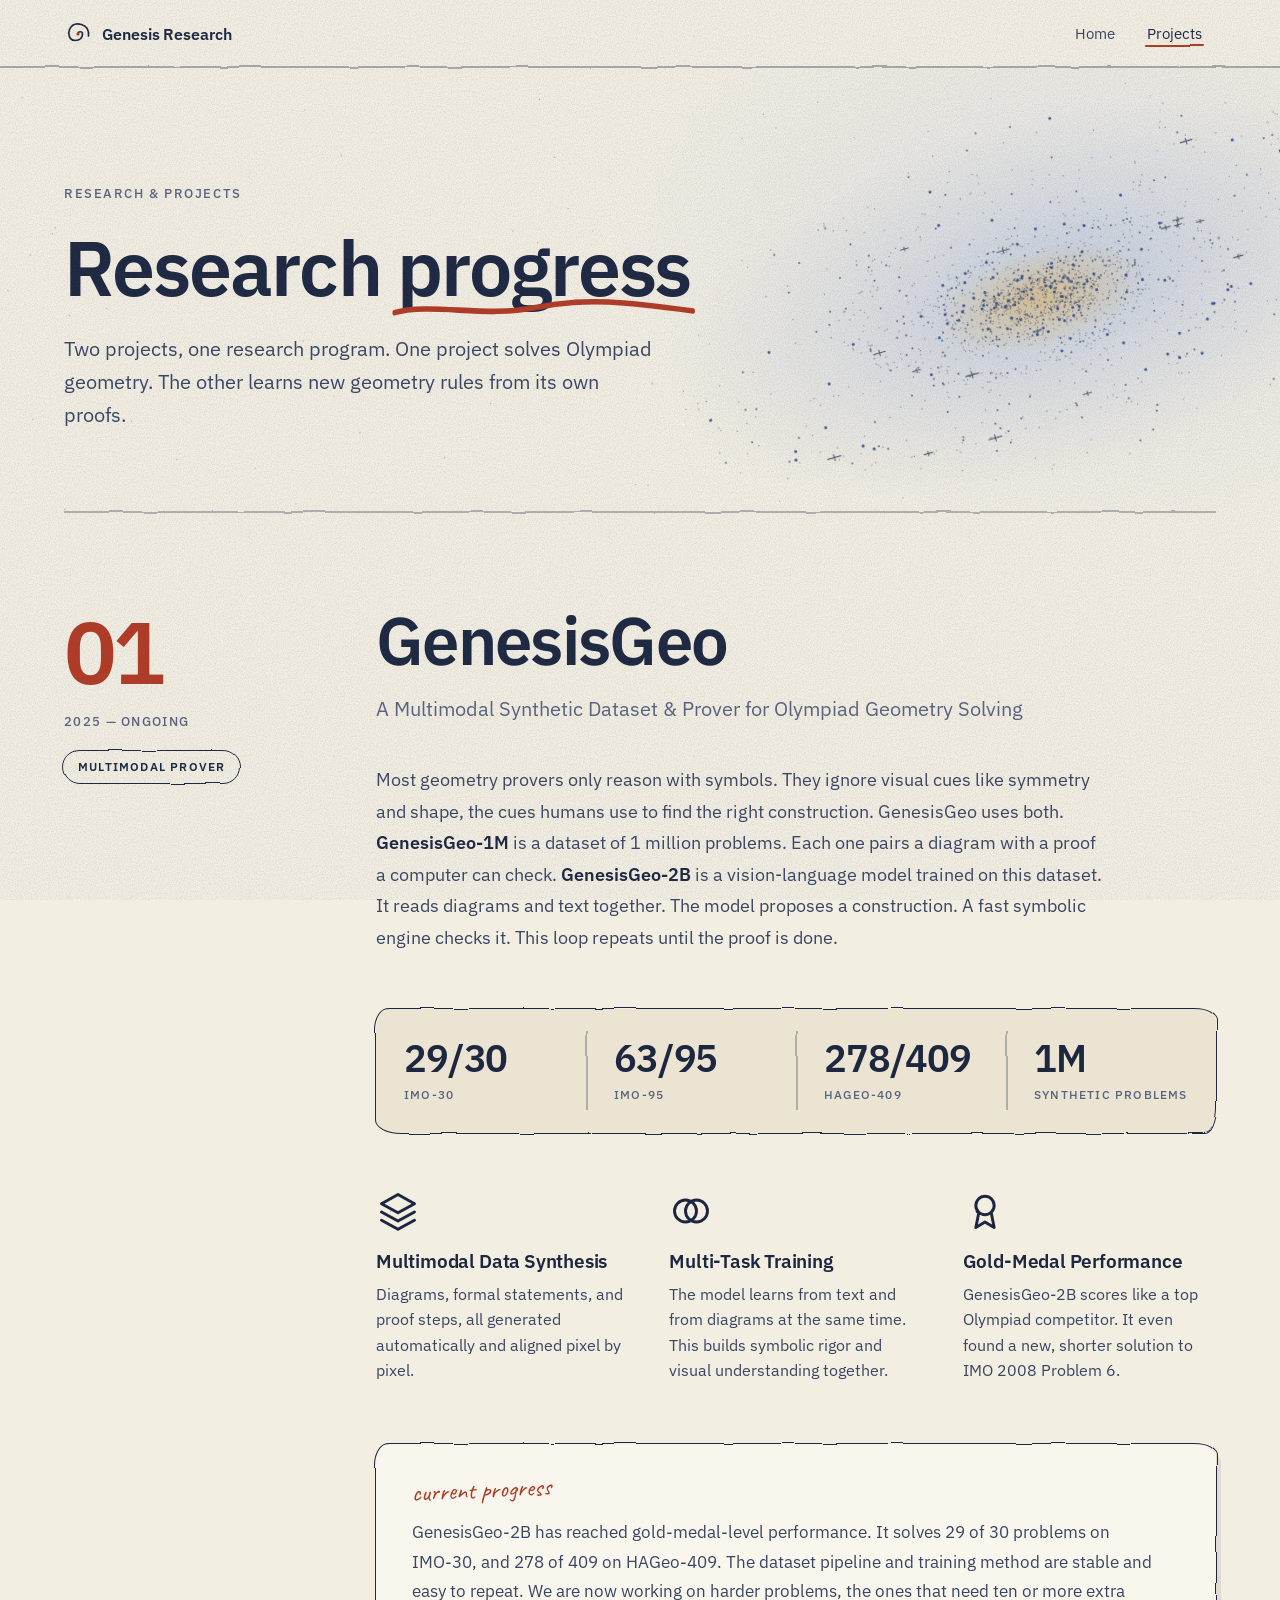
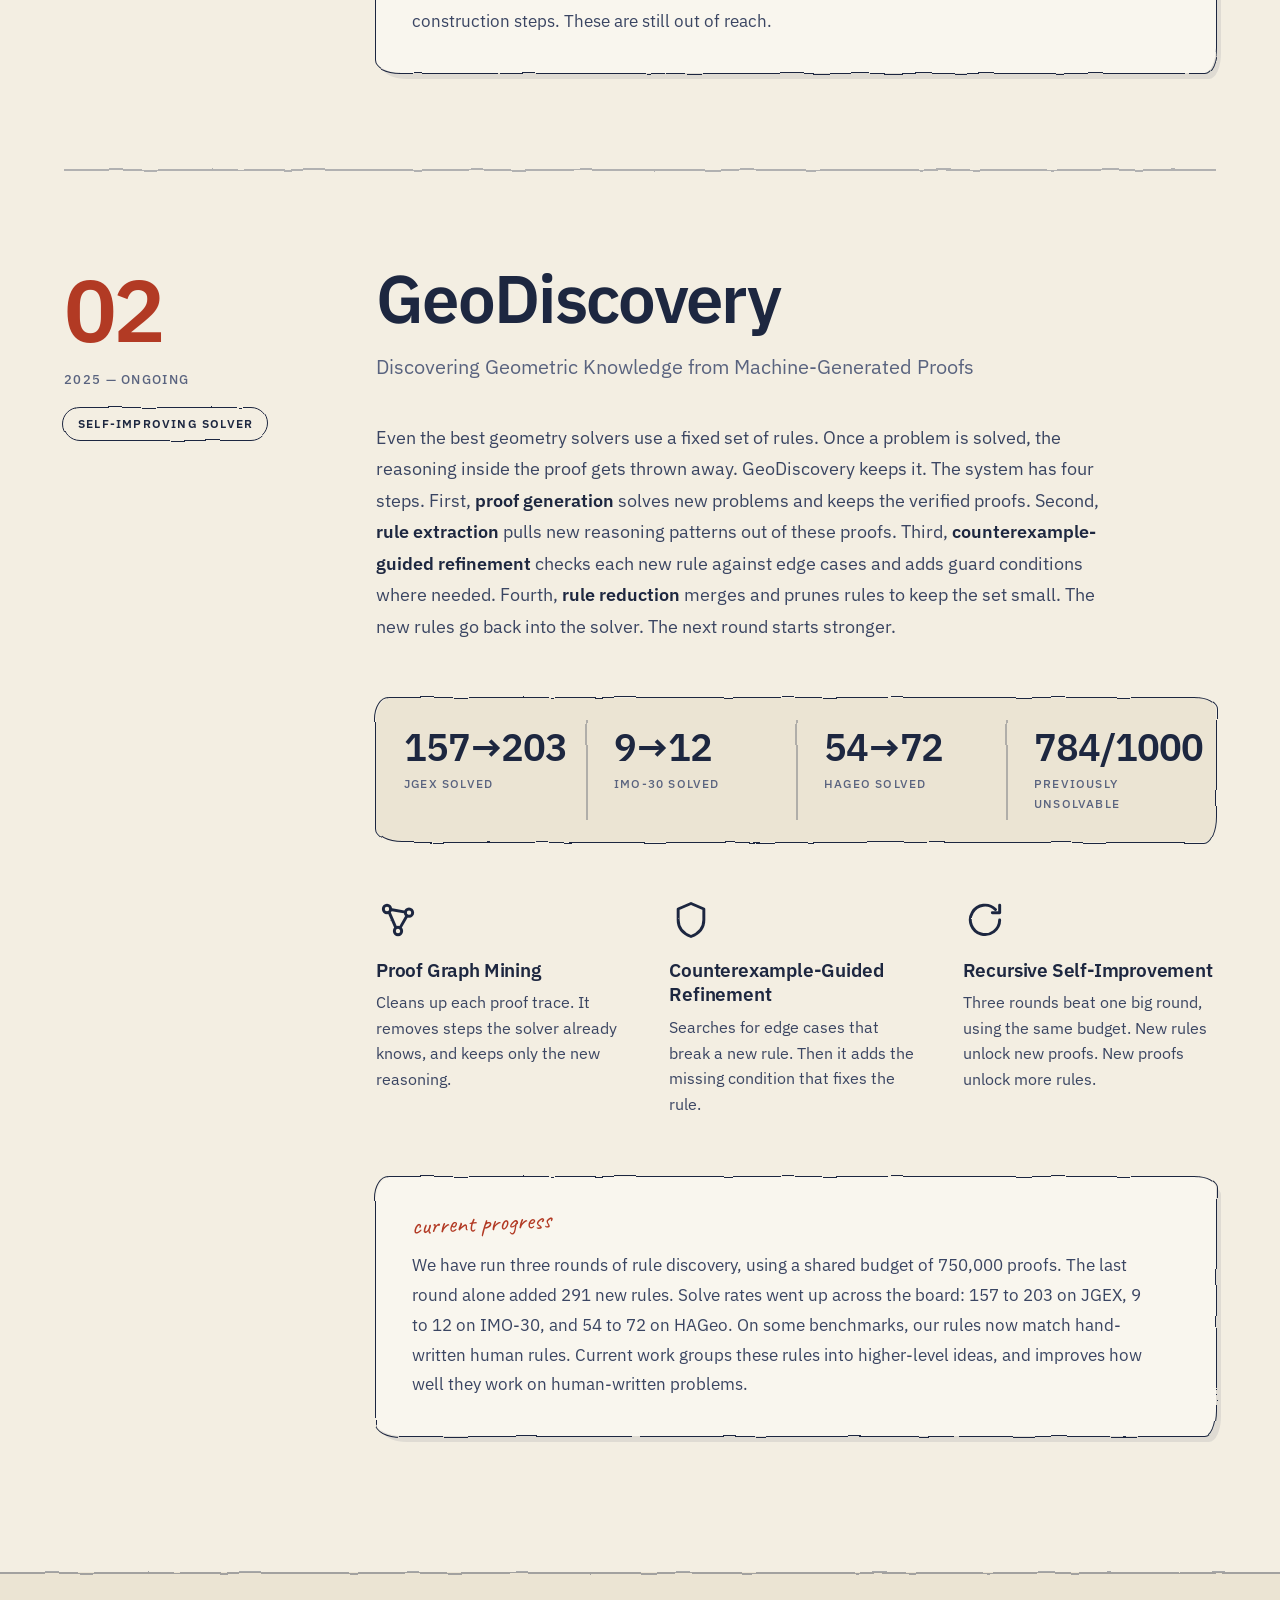
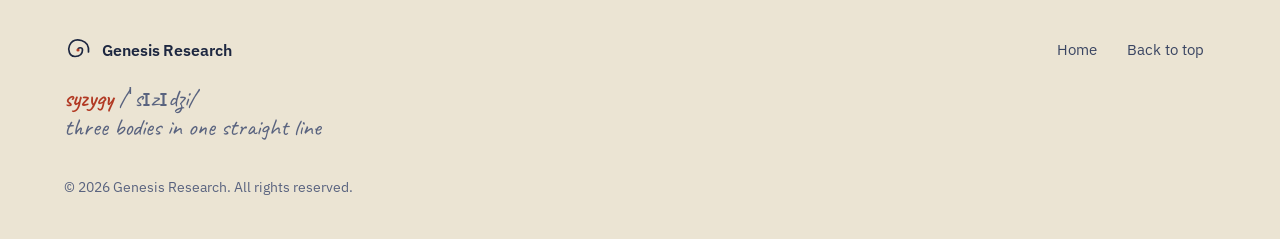
==== commit 3a515e5f: "Improve mobile performance, especially on the landing page - Replace the full-screen feTurbulence gr" ====
--- a/projects.html
+++ b/projects.html
@@ -12,7 +12,7 @@
 <link rel="icon" href="favicon.svg" type="image/svg+xml">
 <link rel="preconnect" href="https://fonts.googleapis.com">
 <link rel="preconnect" href="https://fonts.gstatic.com" crossorigin>
-<link href="https://fonts.googleapis.com/css2?family=IBM+Plex+Sans:wght@400;500;600&family=Caveat:wght@500;600&family=Noto+Sans+SC:wght@400;500&display=swap" rel="stylesheet">
+<link href="https://fonts.googleapis.com/css2?family=IBM+Plex+Sans:wght@400;500;600&family=Caveat:wght@500;600&display=swap" rel="stylesheet">
 <link rel="stylesheet" href="styles.css">
 </head>
 <body>
@@ -30,10 +30,7 @@
       </filter>
     </defs>
   </svg>
-  <svg class="grain" aria-hidden="true" focusable="false">
-    <filter id="grainf"><feTurbulence type="fractalNoise" baseFrequency=".85" numOctaves="2" stitchTiles="stitch"></feTurbulence><feColorMatrix type="matrix" values="0 0 0 0 .11  0 0 0 0 .15  0 0 0 0 .25  0 0 0 .55 -.2"></feColorMatrix></filter>
-    <rect width="100%" height="100%" filter="url(#grainf)"></rect>
-  </svg>
+  <div class="grain" aria-hidden="true"></div>
 
   <header class="nav">
     <div class="nav-in">
--- a/styles.css
+++ b/styles.css
@@ -18,7 +18,7 @@
 .page *{box-sizing:border-box}
 .page a{color:inherit;text-decoration:none}
 .wrap{position:relative;max-width:1312px;margin:0 auto;padding:0 64px}
-.grain{position:fixed;inset:0;width:100%;height:100%;opacity:.55;pointer-events:none;z-index:60}
+.grain{position:fixed;inset:0;width:100%;height:100%;opacity:.55;pointer-events:none;z-index:60;background-image:url("data:image/svg+xml,%3Csvg xmlns='http://www.w3.org/2000/svg' width='180' height='180'%3E%3Cfilter id='g'%3E%3CfeTurbulence type='fractalNoise' baseFrequency='.85' numOctaves='2' stitchTiles='stitch'/%3E%3CfeColorMatrix values='0 0 0 0 .11  0 0 0 0 .15  0 0 0 0 .25  0 0 0 .55 -.2'/%3E%3C/filter%3E%3Crect width='100%25' height='100%25' filter='url(%23g)'/%3E%3C/svg%3E");background-size:180px 180px}
 
 /* ---------- motion ---------- */
 @keyframes rise{from{opacity:0;transform:translateY(20px)}to{opacity:1;transform:none}}
@@ -193,7 +193,7 @@
 .card-art{width:96px;height:96px;margin-bottom:20px;overflow:visible}
 .card-art *{fill:none;stroke:var(--ink);stroke-width:1.8;stroke-linecap:round;stroke-linejoin:round}
 .card-art .acc{stroke:var(--accent)}
-.card-art .dot{fill:var(--accent);stroke:none}
+.card-art .pt{fill:var(--accent);stroke:none}
 .card:hover .card-art .g{stroke-dasharray:1;animation:draw 1.5s cubic-bezier(.3,.6,.2,1) both}
 .card:hover .card-art .g2{animation-delay:.25s}
 .card:hover .card-art .g3{animation-delay:.5s}
@@ -294,3 +294,18 @@
 .js-reveal .reveal{opacity:0;transform:translateY(20px);transition:opacity .8s ease,transform .8s cubic-bezier(.2,.7,.2,1)}
 .js-reveal .reveal.is-visible{opacity:1;transform:none}
 @media (prefers-reduced-motion:reduce){html{scroll-behavior:auto}}
+
+/* ---------- performance ---------- */
+/* Pause looping animations while their section is off screen (toggled by script.js). */
+.is-paused,.is-paused *{animation-play-state:paused !important}
+
+/* Phones and touch devices: skip the effects that force a repaint every frame.
+   The hero galaxy is thousands of SVG dots, so spinning, twinkling or zooming it
+   redraws all of them each frame; backdrop blur re-samples the page on every scroll. */
+@media (max-width:720px),(hover:none) and (pointer:coarse){
+  .nav{background:rgba(243,238,226,.97);-webkit-backdrop-filter:none;backdrop-filter:none}
+  .gspin,.gd3,.route-line,.gzoom{animation:none}
+  .probe{display:none}
+  .lf{filter:none}
+}
+
